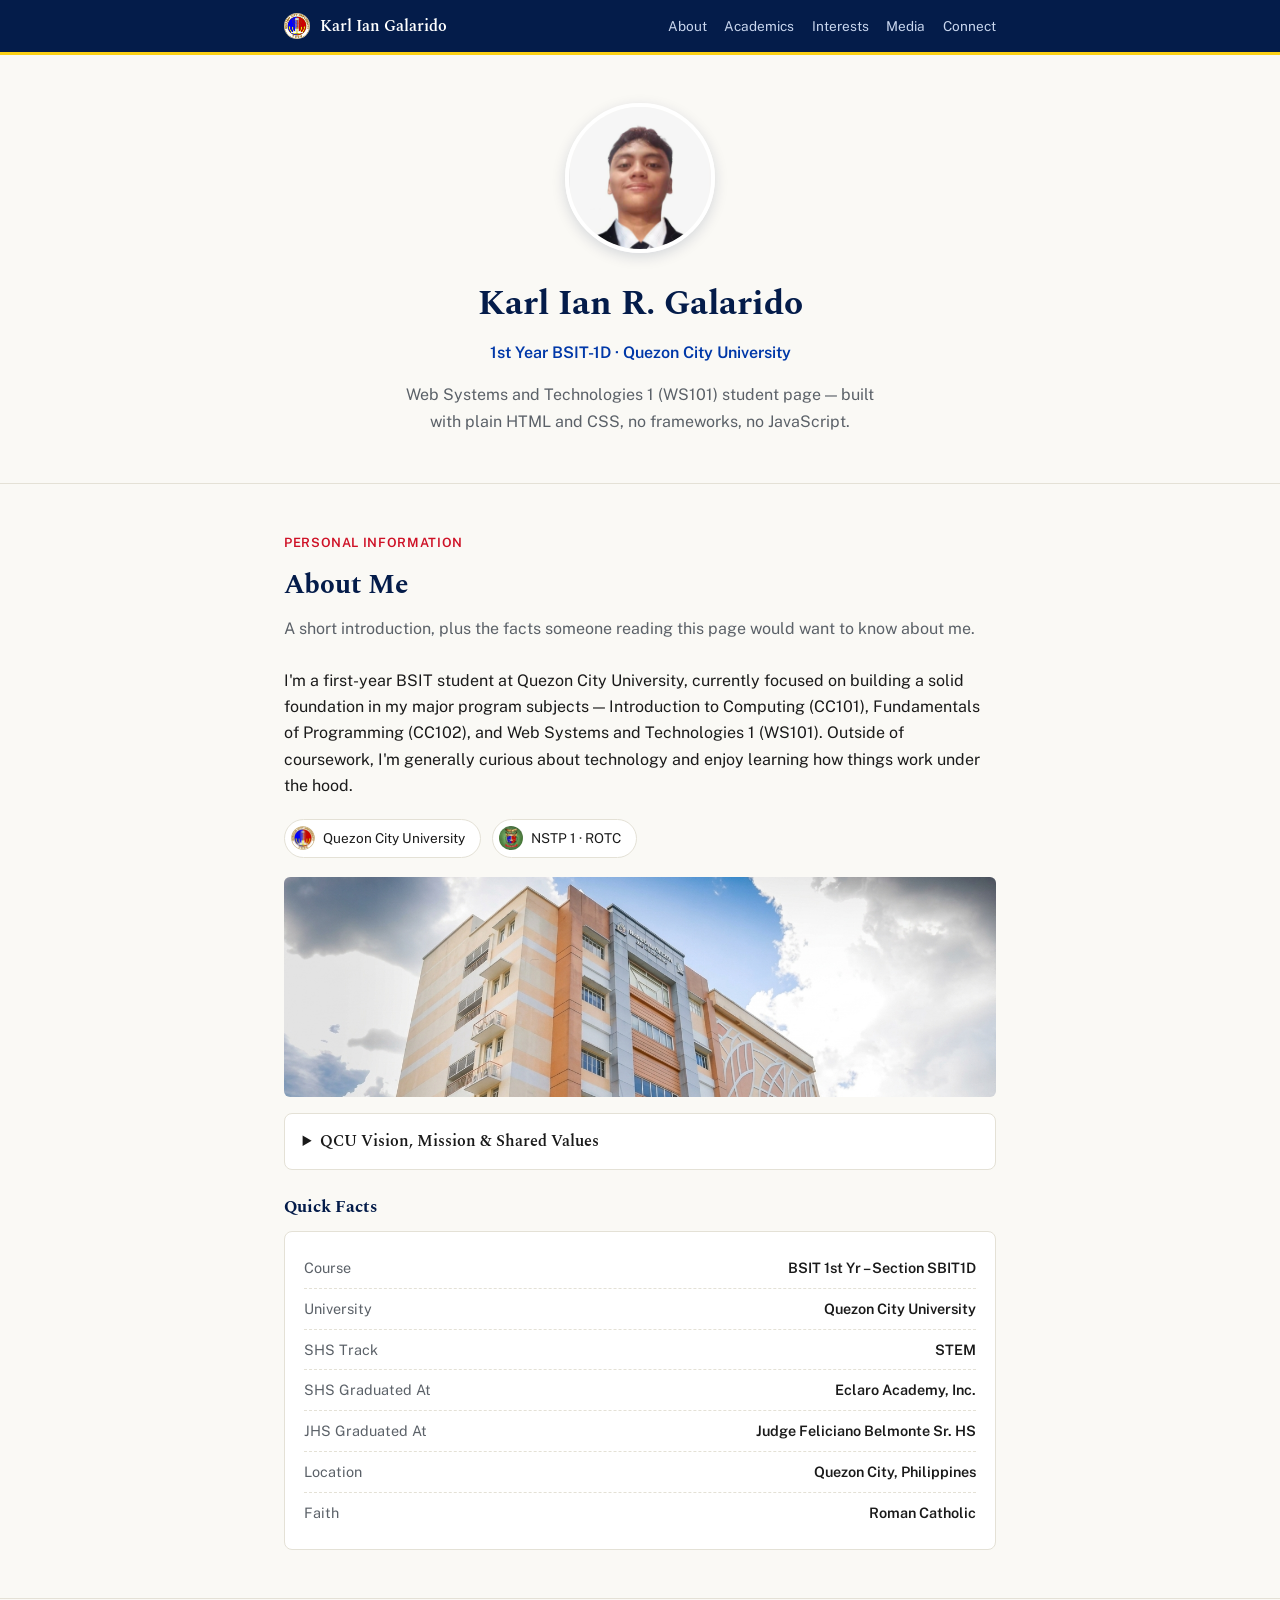
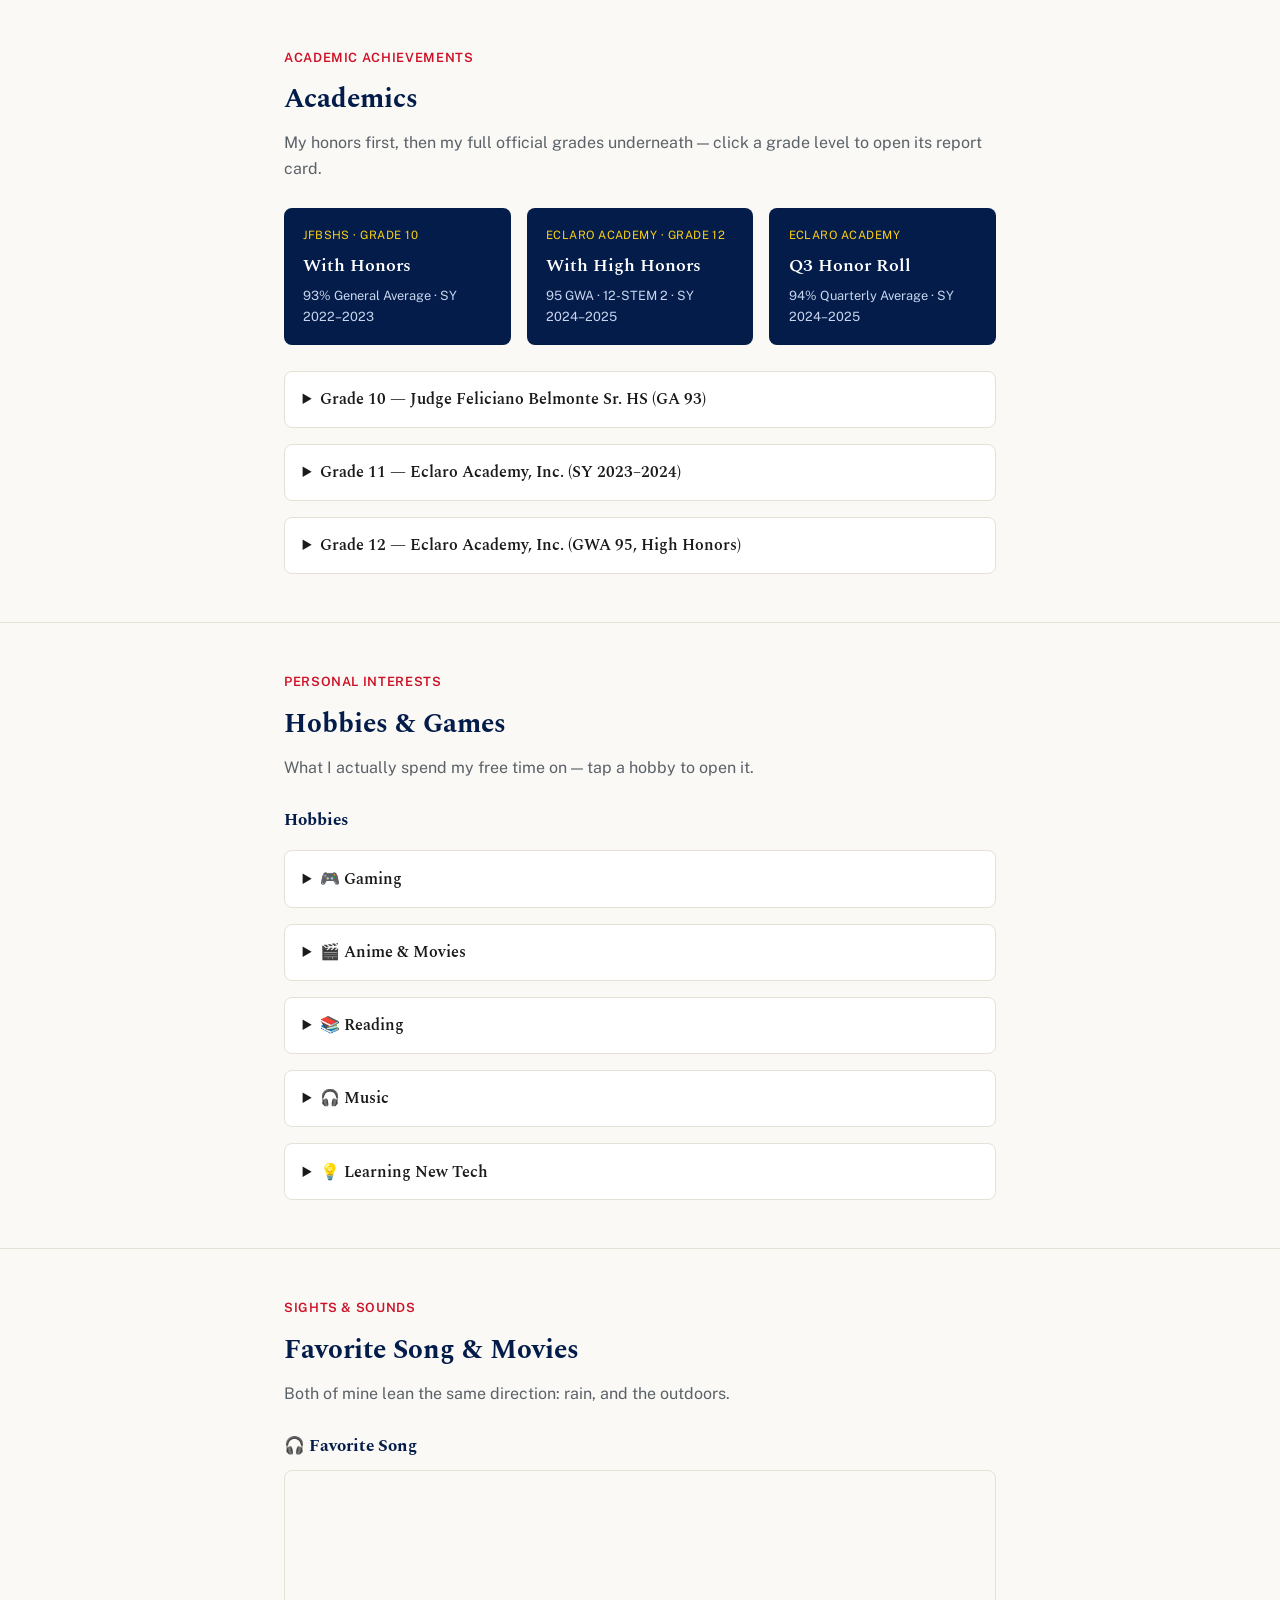
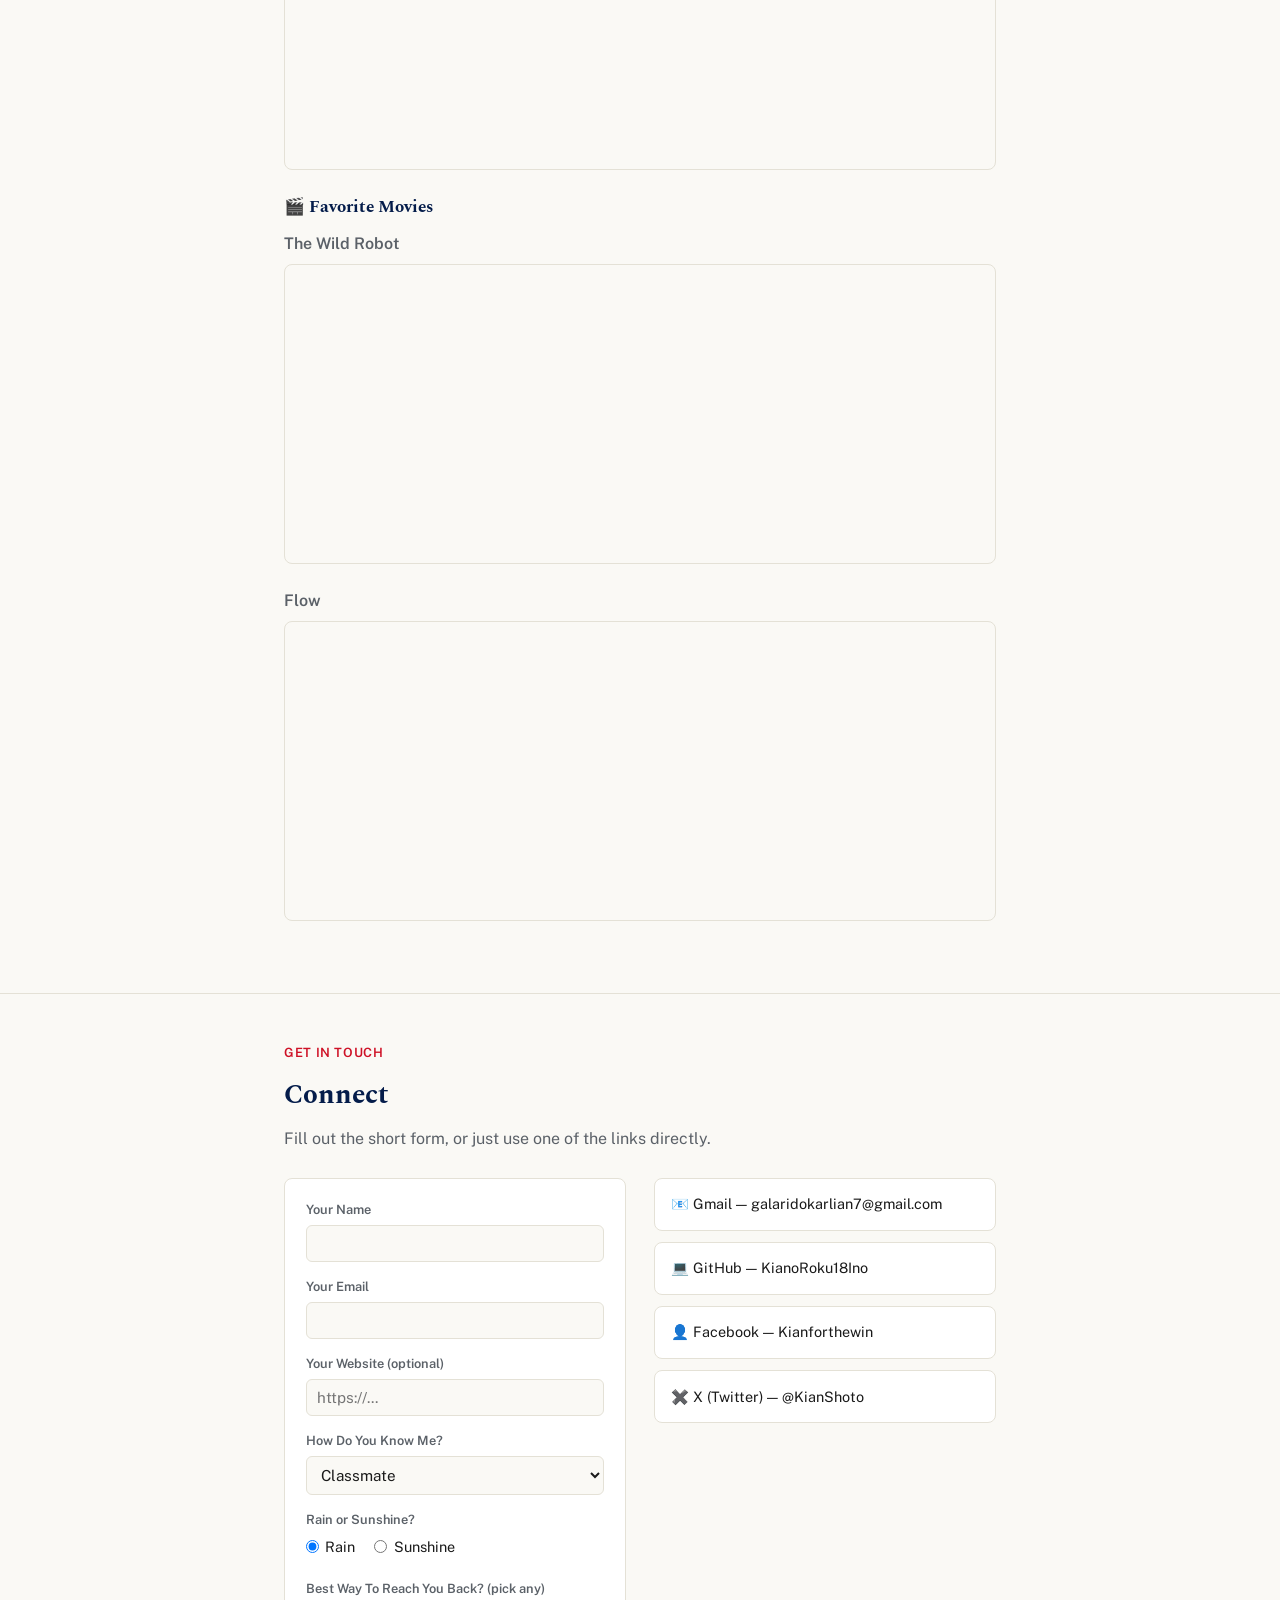
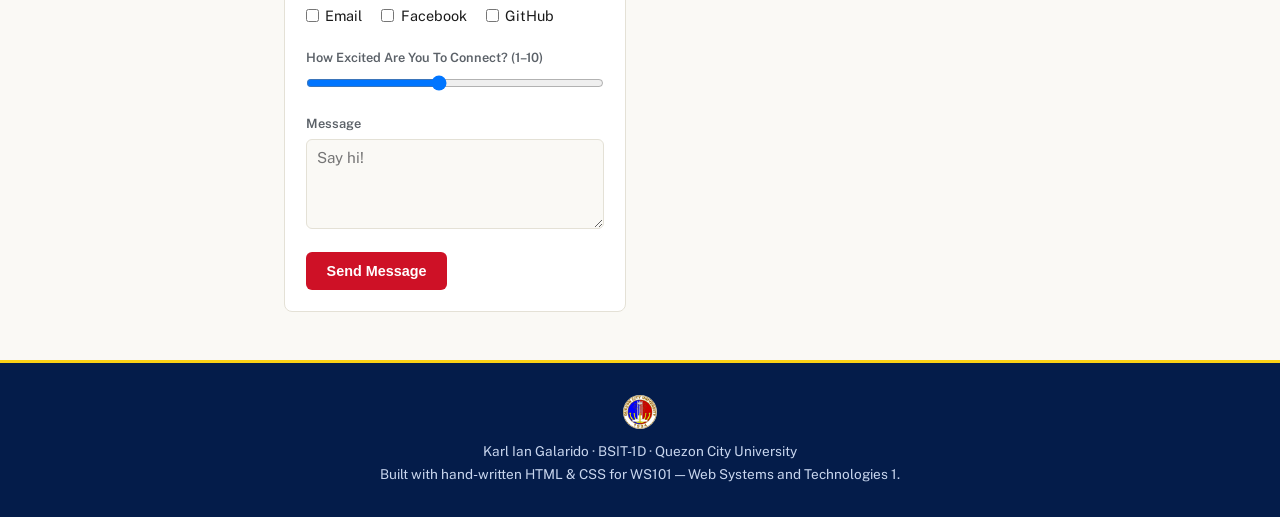
==== index.html @ e558c71a "Add files via upload" ====
<!DOCTYPE html>
<!--
  260003GalaridoPortfolio.html
  WS101 Activity 1 — My Personal Web Page.
  Karl Ian Ranay Galarido | BSIT-1D | Quezon City University

  This page only uses plain HTML and CSS. No JavaScript, no
  frameworks. The styling lives in a separate file called
  260003GalaridoStyle.css, linked below, because the assignment
  asks for an external stylesheet.

  I read this page top to bottom the same way it shows on screen:
  Nav -> Hero -> About Me -> Academics -> Media -> Connect -> Footer.
-->
<html lang="en">
<head>
  <meta charset="UTF-8" />
  <!-- this line tells the browser to use the phone's real screen
       width instead of showing a zoomed-out desktop view first -->
  <meta name="viewport" content="width=device-width, initial-scale=1.0" />
  <title>Karl Ian Galarido — Personal Web Page</title>
  <meta name="description" content="Personal web page of Karl Ian Ranay Galarido, 1st Year BSIT student at Quezon City University." />
  <!-- linking my external CSS file, as required by the activity -->
  <link rel="stylesheet" href="260003GalaridoStyle.css" />
</head>
<body>

  <!-- ===== NAV — a header with a nav inside it. Clicking a link
       just jumps to the matching id="" further down the page. This
       is plain browser behavior, I did not write any script for it. ===== -->
  <header class="topnav">
    <div class="wrap topnav-inner">
      <span class="brand">
        <img src="assets/images/qcu-seal.webp" alt="Quezon City University seal" />
        Karl Ian Galarido
      </span>
      <nav>
        <a href="#about">About</a>
        <a href="#academics">Academics</a>
        <a href="#interests">Interests</a>
        <a href="#media">Media</a>
        <a href="#connect">Connect</a>
      </nav>
    </div>
  </header>

  <main>

    <!-- ===== HERO — my photo, name, and a one-line intro ===== -->
    <section class="hero">
      <div class="wrap">
        <img class="profile-photo" src="assets/images/profile.jpg" alt="Photo of Karl Ian Galarido" />
        <h1>Karl Ian R. Galarido</h1>
        <p class="role-line">1st Year BSIT-1D &middot; Quezon City University</p>
        <p class="tagline">
          Web Systems and Technologies 1 (WS101) student page —
          built with plain HTML and CSS, no frameworks, no JavaScript.
        </p>
      </div>
    </section>

    <!-- ===== ABOUT ME — my bio, my badges, my hobbies, and a
         list of quick facts about me ===== -->
    <section id="about">
      <div class="wrap">
        <span class="eyebrow">Personal Information</span>
        <h2>About Me</h2>
        <p class="lede">A short introduction, plus the facts someone reading this page would want to know about me.</p>

        <!-- one column, top to bottom: bio, then QCU/ROTC, then what
             QCU stands for, then my quick facts. I dropped the
             two-column split I had before — with hobbies and games
             now living in their own section, there was nothing left
             to put in a second column, so one column reads better. -->
        <p>
          I'm a first-year BSIT student at Quezon City University,
          currently focused on building a solid foundation in my
          major program subjects — Introduction to Computing (CC101),
          Fundamentals of Programming (CC102), and Web Systems and
          Technologies 1 (WS101). Outside of coursework, I'm generally
          curious about technology and enjoy learning how things
          work under the hood.
        </p>

        <!-- QCU / ROTC badges — each one is just a link with a
             small logo and a bit of text inside it -->
        <div class="badge-links">
          <a class="mini-badge" href="https://qcu.edu.ph/" target="_blank" rel="noopener">
            <img src="assets/images/qcu-seal.webp" alt="" />
            Quezon City University
          </a>
          <a class="mini-badge" href="https://www.facebook.com/qcurotcunitpage" target="_blank" rel="noopener">
            <img src="assets/images/rotc-crest.jpg" alt="" />
            NSTP 1 &middot; ROTC
          </a>
        </div>

        <!-- a photo of my current university, right under the QCU
             badge above it — the same "put a real photo next to the
             text" idea I used for JFBSHS and Eclaro further down in
             Academics -->
        <img class="school-photo" src="assets/images/qcu-campus.png" alt="Quezon City University campus building" />

        <!-- <details> is a native HTML tag that gives me a free
             show/hide box. I did not write any JavaScript for
             this — the browser handles the open and close by
             itself the moment someone clicks the <summary> line.
             I put this right after the QCU/ROTC badges on purpose:
             it's the natural next thing to read once someone knows
             which school I'm affiliated with. -->
        <details class="info-box">
          <summary>QCU Vision, Mission &amp; Shared Values</summary>
          <p><strong>Vision:</strong> To be an internationally recognized local university committed to innovation and sustainability to achieve positive social impact.</p>
          <p><strong>Mission:</strong> To provide a comprehensive education that enhances the lives of QCU students for nation building and as world citizens.</p>
          <p><strong>Shared Values (R.I.S.E.):</strong> Resiliency, Innovativeness, Stewardship, Equity.</p>
        </details>

        <h3 class="mini-title">Quick Facts</h3>
        <!-- my quick facts — a <ul> of label/value pairs, not a
             <table>, because this is not a grid of rows and
             columns, just a simple list -->
        <ul class="fact-list">
          <li><span class="fact-label">Course</span><span class="fact-value">BSIT 1st Yr &ndash; Section SBIT1D</span></li>
          <li><span class="fact-label">University</span><span class="fact-value">Quezon City University</span></li>
          <li><span class="fact-label">SHS Track</span><span class="fact-value">STEM</span></li>
          <li><span class="fact-label">SHS Graduated At</span><span class="fact-value">Eclaro Academy, Inc.</span></li>
          <li><span class="fact-label">JHS Graduated At</span><span class="fact-value">Judge Feliciano Belmonte Sr. HS</span></li>
          <li><span class="fact-label">Location</span><span class="fact-value">Quezon City, Philippines</span></li>
          <li><span class="fact-label">Faith</span><span class="fact-value">Roman Catholic</span></li>
        </ul>
      </div>
    </section>

    <!-- ===== ACADEMICS — my honors first, then my actual report
         cards, grade level by grade level, each one hidden inside
         a <details> box until clicked open ===== -->
    <section id="academics">
      <div class="wrap">
        <span class="eyebrow">Academic Achievements</span>
        <h2>Academics</h2>
        <p class="lede">My honors first, then my full official grades underneath — click a grade level to open its report card.</p>

        <div class="badge-row">
          <div class="badge-card">
            <p class="badge-school">JFBSHS &middot; Grade 10</p>
            <p class="badge-title">With Honors</p>
            <p class="badge-meta">93% General Average &middot; SY 2022&ndash;2023</p>
          </div>
          <div class="badge-card">
            <p class="badge-school">Eclaro Academy &middot; Grade 12</p>
            <p class="badge-title">With High Honors</p>
            <p class="badge-meta">95 GWA &middot; 12-STEM 2 &middot; SY 2024&ndash;2025</p>
          </div>
          <div class="badge-card">
            <p class="badge-school">Eclaro Academy</p>
            <p class="badge-title">Q3 Honor Roll</p>
            <p class="badge-meta">94% Quarterly Average &middot; SY 2024&ndash;2025</p>
          </div>
        </div>

        <!-- Grade 10 -->
        <details class="report-box">
          <summary>Grade 10 — Judge Feliciano Belmonte Sr. HS (GA 93)</summary>
          <!-- a photo of the actual school building, so this
               report card isn't just a wall of numbers -->
          <img class="school-photo" src="assets/images/jfbshs-photo.jpg" alt="Judge Feliciano Belmonte Sr. High School building" />
          <!-- this IS a real table: subjects down the rows, quarters
               across the columns. That row/column relationship is
               why I used a <table> here instead of another <ul> -->
          <table>
            <caption>Report on Learning Progress Achievement — SY 2022&ndash;2023</caption>
            <thead>
              <tr><th scope="col">Learning Area</th><th scope="col">Q1</th><th scope="col">Q2</th><th scope="col">Q3</th><th scope="col">Q4</th><th scope="col">Final</th></tr>
            </thead>
            <tbody>
              <tr><th scope="row">Filipino 10</th><td>92</td><td>96</td><td>94</td><td>95</td><td class="final">94</td></tr>
              <tr><th scope="row">English 10</th><td>90</td><td>92</td><td>93</td><td>96</td><td class="final">93</td></tr>
              <tr><th scope="row">Mathematics 10</th><td>92</td><td>94</td><td>95</td><td>96</td><td class="final">94</td></tr>
              <tr><th scope="row">Science 10</th><td>92</td><td>93</td><td>93</td><td>93</td><td class="final">93</td></tr>
              <tr><th scope="row">Araling Panlipunan 10</th><td>89</td><td>95</td><td>97</td><td>98</td><td class="final">95</td></tr>
              <tr><th scope="row">Edukasyon sa Pagpapakatao 10</th><td>92</td><td>90</td><td>91</td><td>94</td><td class="final">92</td></tr>
              <tr><th scope="row">Technology &amp; Livelihood Education 10</th><td>86</td><td>89</td><td>93</td><td>93</td><td class="final">90</td></tr>
              <tr><th scope="row">MAPEH 10</th><td>87</td><td>89</td><td>92</td><td>96</td><td class="final">91</td></tr>
            </tbody>
            <tfoot><tr><td>General Average</td><td colspan="4"></td><td>93</td></tr></tfoot>
          </table>
        </details>

        <!-- Grade 11 -->
        <details class="report-box">
          <summary>Grade 11 — Eclaro Academy, Inc. (SY 2023&ndash;2024)</summary>
          <!-- a photo of the school's own signage, same idea as the
               building photo on the Grade 10 report card above -->
          <img class="school-photo" src="assets/images/eclaro-photo.jpg" alt="Eclaro Academy signage" />
          <table>
            <caption>1st Semester Final Grades</caption>
            <thead><tr><th scope="col">Subject</th><th scope="col">1st Qtr</th><th scope="col">2nd Qtr</th><th scope="col">Final</th></tr></thead>
            <tbody>
              <tr class="group-row"><th colspan="4">Core</th></tr>
              <tr><th scope="row">Oral Communication in Context</th><td>96</td><td>97</td><td class="final">97</td></tr>
              <tr><th scope="row">Komunikasyon at Pananaliksik sa Wika at Kulturang Pilipino</th><td>94</td><td>96</td><td class="final">95</td></tr>
              <tr><th scope="row">General Mathematics</th><td>93</td><td>95</td><td class="final">94</td></tr>
              <tr><th scope="row">Earth Science</th><td>91</td><td>94</td><td class="final">93</td></tr>
              <tr><th scope="row">Personal Development</th><td>92</td><td>94</td><td class="final">93</td></tr>
              <tr><th scope="row">Introduction to the Philosophy of the Human Person</th><td>89</td><td>94</td><td class="final">92</td></tr>
              <tr><th scope="row">Physical Education and Health I</th><td>96</td><td>97</td><td class="final">97</td></tr>
              <tr class="group-row"><th colspan="4">Applied &amp; Specialized</th></tr>
              <tr><th scope="row">General Biology I</th><td>82</td><td>91</td><td class="final">87</td></tr>
              <tr><th scope="row">Pre-Calculus</th><td>90</td><td>94</td><td class="final">92</td></tr>
            </tbody>
            <tfoot><tr><td>General Average for the Semester</td><td></td><td></td><td>93</td></tr></tfoot>
          </table>
          <table>
            <caption>2nd Semester Final Grades</caption>
            <thead><tr><th scope="col">Subject</th><th scope="col">3rd Qtr</th><th scope="col">4th Qtr</th><th scope="col">Final</th></tr></thead>
            <tbody>
              <tr class="group-row"><th colspan="4">Core</th></tr>
              <tr><th scope="row">Reading and Writing</th><td>95</td><td>95</td><td class="final">95</td></tr>
              <tr><th scope="row">Pagbasa at Pagsusuri ng Iba't-Ibang Teksto tungo sa Pananaliksik</th><td>94</td><td>94</td><td class="final">94</td></tr>
              <tr><th scope="row">Statistics and Probability</th><td>94</td><td>83</td><td class="final">89</td></tr>
              <tr><th scope="row">Contemporary Philippine Arts from the Region</th><td>91</td><td>95</td><td class="final">93</td></tr>
              <tr><th scope="row">Physical Education and Health II</th><td>97</td><td>98</td><td class="final">98</td></tr>
              <tr class="group-row"><th colspan="4">Applied &amp; Specialized</th></tr>
              <tr><th scope="row">Empowerment Technologies</th><td>94</td><td>94</td><td class="final">94</td></tr>
              <tr><th scope="row">Research 1</th><td>94</td><td>94</td><td class="final">94</td></tr>
              <tr><th scope="row">General Physics I</th><td>94</td><td>97</td><td class="final">96</td></tr>
              <tr><th scope="row">General Chemistry I</th><td>96</td><td>96</td><td class="final">96</td></tr>
            </tbody>
            <tfoot><tr><td>General Average for the Semester</td><td></td><td></td><td>94</td></tr></tfoot>
          </table>
        </details>

        <!-- Grade 12 -->
        <details class="report-box">
          <summary>Grade 12 — Eclaro Academy, Inc. (GWA 95, High Honors)</summary>
          <table>
            <caption>1st Semester Final Grades</caption>
            <thead><tr><th scope="col">Subject</th><th scope="col">1st Qtr</th><th scope="col">2nd Qtr</th><th scope="col">Final</th></tr></thead>
            <tbody>
              <tr class="group-row"><th colspan="4">Core</th></tr>
              <tr><th scope="row">21st Century Literature from Philippines and World</th><td>97</td><td>98</td><td class="final">98</td></tr>
              <tr><th scope="row">Media and Information Literacy</th><td>91</td><td>91</td><td class="final">91</td></tr>
              <tr><th scope="row">General Physics II</th><td>90</td><td>92</td><td class="final">91</td></tr>
              <tr><th scope="row">Physical Education III</th><td>98</td><td>98</td><td class="final">98</td></tr>
              <tr class="group-row"><th colspan="4">Applied &amp; Specialized</th></tr>
              <tr><th scope="row">Research 2</th><td>95</td><td>98</td><td class="final">97</td></tr>
              <tr><th scope="row">Pagsulat sa Filipino sa Larangan ng Tech-Voc</th><td>95</td><td>95</td><td class="final">95</td></tr>
              <tr><th scope="row">Entrepreneurship</th><td>94</td><td>95</td><td class="final">95</td></tr>
              <tr><th scope="row">General Chemistry II</th><td>83</td><td>83</td><td class="final">83</td></tr>
              <tr><th scope="row">Disaster Risk Reduction and Management</th><td>94</td><td>96</td><td class="final">95</td></tr>
            </tbody>
            <tfoot><tr><td>General Average for the Semester</td><td></td><td></td><td>94</td></tr></tfoot>
          </table>
          <table>
            <caption>2nd Semester Final Grades</caption>
            <thead><tr><th scope="col">Subject</th><th scope="col">3rd Qtr</th><th scope="col">4th Qtr</th><th scope="col">Final</th></tr></thead>
            <tbody>
              <tr class="group-row"><th colspan="4">Core</th></tr>
              <tr><th scope="row">Understanding Culture, Society and Politics</th><td>95</td><td>96</td><td class="final">96</td></tr>
              <tr><th scope="row">Physical Education IV</th><td>98</td><td>98</td><td class="final">98</td></tr>
              <tr class="group-row"><th colspan="4">Applied</th></tr>
              <tr><th scope="row">English for Academic and Professional Purposes</th><td>98</td><td>98</td><td class="final">98</td></tr>
              <tr><th scope="row">Inquiries, Investigation &amp; Immersion</th><td>96</td><td>97</td><td class="final">97</td></tr>
              <tr class="group-row"><th colspan="4">Specialized</th></tr>
              <tr><th scope="row">General Biology II</th><td>98</td><td>97</td><td class="final">98</td></tr>
              <tr><th scope="row">Basic Calculus</th><td>91</td><td>94</td><td class="final">93</td></tr>
              <tr><th scope="row">Work Immersion</th><td>96</td><td>97</td><td class="final">97</td></tr>
            </tbody>
            <tfoot><tr><td>General Average for the Semester</td><td></td><td></td><td>97</td></tr></tfoot>
          </table>
        </details>
      </div>
    </section>

    <!-- ===== INTERESTS — hobbies and the games I'm currently
         playing. This used to live inside About Me, but I moved it
         down here so the page reads formal-info-first: who I am,
         then my academics, then the more casual stuff. Both lists
         are plain bullet points on purpose, nothing fancier. ===== -->
    <section id="interests">
      <div class="wrap">
        <span class="eyebrow">Personal Interests</span>
        <h2>Hobbies &amp; Games</h2>
        <p class="lede">What I actually spend my free time on — tap a hobby to open it.</p>

        <h3 class="mini-title">Hobbies</h3>
        <!-- each hobby is now its own <details> box, same show/hide
             pattern as my grade reports in Academics — no JavaScript,
             the browser handles open/close on its own. Inside each
             one I used a <dl> (description list) instead of a plain
             <ul>, since the content is actual term/description pairs
             (a game's name + what it is), which is exactly what
             <dt>/<dd> exists for. -->
        <details class="report-box">
          <summary>🎮 Gaming</summary>
          <!-- my old standalone "Currently Playing" list now lives
               here instead of its own section. Each title links out
               to its own official site rather than using the
               publisher's logo art — that art is copyrighted
               promotional material, not something I made or have
               the rights to host. -->
          <dl class="game-list">
            <dt><a href="https://wutheringwaves.kurogames.com/en/" target="_blank" rel="noopener">Wuthering Waves</a></dt>
            <dd>Open-world action RPG &mdash; Kuro Games.</dd>
            <dt><a href="https://genshin.hoyoverse.com/en/" target="_blank" rel="noopener">Genshin Impact</a></dt>
            <dd>Open-world gacha RPG &mdash; HoYoverse.</dd>
            <dt><a href="https://www.arknights.global/" target="_blank" rel="noopener">Arknights</a></dt>
            <dd>Tower-defense gacha strategy &mdash; Hypergryph.</dd>
            <dt><a href="https://nte.perfectworld.com/" target="_blank" rel="noopener">Neverness to Everness</a></dt>
            <dd>Open-world urban fantasy RPG &mdash; Perfect World.</dd>
            <dt><a href="https://duetnightabyss.dna-panstudio.com/en" target="_blank" rel="noopener">Duet Night Abyss</a></dt>
            <dd>Action RPG &mdash; NetEase.</dd>
            <dt><a href="https://callofdragons.farlightgames.com/" target="_blank" rel="noopener">Call of Dragons</a></dt>
            <dd>Strategy / RTS &mdash; Farlight Games.</dd>
            <dt><a href="https://www.wherewindsmeetgame.com/m/" target="_blank" rel="noopener">Where Winds Meet</a></dt>
            <dd>Open-world wuxia action RPG &mdash; Everstone Studio.</dd>
            <dt><a href="https://m.mobilelegends.com/" target="_blank" rel="noopener">Mobile Legends: Bang Bang</a></dt>
            <dd>5v5 MOBA &mdash; Moonton.</dd>
            <dt><a href="https://www.callofduty.com/mobile" target="_blank" rel="noopener">Call of Duty: Mobile</a></dt>
            <dd>FPS &mdash; Activision.</dd>
            <dt><a href="https://www.minecraft.net/" target="_blank" rel="noopener">Minecraft</a></dt>
            <dd>Sandbox survival &amp; building &mdash; Mojang.</dd>
            <dt><a href="https://www.roblox.com/" target="_blank" rel="noopener">Roblox</a></dt>
            <dd>User-generated game platform &mdash; Roblox Corp.</dd>
          </dl>
        </details>

        <details class="report-box">
          <summary>🎬 Anime &amp; Movies</summary>
          <!-- reusing my real movie picks from the Media section
               below instead of repeating them as full video embeds —
               a name + one-line note here is enough, the actual
               trailers are already further down the page -->
          <dl class="game-list">
            <dt>The Wild Robot</dt>
            <dd>Favorite movie &mdash; trailer embedded in Media below.</dd>
            <dt>Flow</dt>
            <dd>Favorite movie &mdash; trailer embedded in Media below.</dd>
          </dl>
          <p class="placeholder-note">Anime list &mdash; still deciding on favorites, will fill this in later.</p>
        </details>

        <details class="report-box">
          <summary>📚 Reading</summary>
          <p class="placeholder-note">List coming soon.</p>
        </details>

        <details class="report-box">
          <summary>🎧 Music</summary>
          <p class="placeholder-note">List coming soon &mdash; favorite song is in Media below.</p>
        </details>

        <details class="report-box">
          <summary>💡 Learning New Tech</summary>
          <p class="placeholder-note">Whatever I'm picking up outside of coursework at the moment &mdash; right now that's mostly just going deeper on HTML/CSS through this activity itself.</p>
        </details>
      </div>
    </section>

    <!-- ===== MEDIA — my favorite song and video, embedded straight
         from YouTube using <iframe> ===== -->
    <section id="media">
      <div class="wrap">
        <span class="eyebrow">Sights &amp; Sounds</span>
        <h2>Favorite Song &amp; Movies</h2>
        <p class="lede">Both of mine lean the same direction: rain, and the outdoors.</p>

        <h3 class="mini-title">🎧 Favorite Song</h3>
        <!-- an <iframe> loads another site's page inside a box on
             my own page — this is how I embed a real YouTube player
             without needing to host any video file myself -->
        <div class="embed-box">
          <iframe
            src="https://www.youtube.com/embed/C-hzP3mOBGY"
            title="Favorite song — rain sounds ambience"
            loading="lazy"
            allowfullscreen>
          </iframe>
        </div>

        <h3 class="mini-title">🎬 Favorite Movies</h3>
        <!-- two movies this time, so I gave each one its own small
             label above the embed instead of just one heading —
             otherwise there'd be no way to tell which trailer is
             which just from looking at the page -->
        <p class="movie-label">The Wild Robot</p>
        <div class="embed-box">
          <iframe
            src="https://www.youtube.com/embed/akAI59gcsIw"
            title="Favorite movie — The Wild Robot trailer"
            loading="lazy"
            allowfullscreen>
          </iframe>
        </div>

        <p class="movie-label">Flow</p>
        <div class="embed-box">
          <iframe
            src="https://www.youtube.com/embed/ZgZccxuj2RY"
            title="Favorite movie — Flow trailer"
            loading="lazy"
            allowfullscreen>
          </iframe>
        </div>
      </div>
    </section>

    <!-- ===== CONNECT — a contact form and my direct links ===== -->
    <section id="connect">
      <div class="wrap">
        <span class="eyebrow">Get In Touch</span>
        <h2>Connect</h2>
        <p class="lede">Fill out the short form, or just use one of the links directly.</p>

        <div class="connect-grid">
          <!-- this page has no server, so I used action="mailto:..."
               instead. Clicking "Send" just opens the visitor's own
               email app with these fields already filled in — that
               is the most a plain HTML form can do without a backend -->
          <form class="contact-form" action="mailto:galaridokarlian7@gmail.com" method="post" enctype="text/plain">
            <div class="form-row">
              <label for="visitor-name">Your Name</label>
              <input type="text" id="visitor-name" name="Name" required />
            </div>
            <div class="form-row">
              <label for="visitor-email">Your Email</label>
              <!-- type="email" makes the browser check that this
                   looks like a real email address before it submits -->
              <input type="email" id="visitor-email" name="Email" required />
            </div>
            <div class="form-row">
              <label for="visitor-site">Your Website (optional)</label>
              <!-- type="url" is the same idea as type="email" — the
                   browser checks this looks like a real web address
                   before letting the form submit -->
              <input type="url" id="visitor-site" name="Website" placeholder="https://..." />
            </div>
            <div class="form-row">
              <label for="visitor-how">How Do You Know Me?</label>
              <select id="visitor-how" name="How we know each other">
                <option value="Classmate">Classmate</option>
                <option value="Org-mate">Org-mate</option>
                <option value="Online">Met online</option>
                <option value="Other">Other</option>
              </select>
            </div>
            <!-- <fieldset> + <legend> is the correct pair of tags for
                 "these inputs all belong to one question" — the
                 <legend> is the question, everything inside the
                 <fieldset> is the set of answers. I was using a
                 plain <label> for this before, which isn't actually
                 tied to anything since a group of radios has no
                 single input to label. -->
            <fieldset class="form-row">
              <legend>Rain or Sunshine?</legend>
              <!-- both radio buttons share name="Weather preference",
                   which is what makes them a group where only one
                   can be picked at a time -->
              <div class="radio-group">
                <label><input type="radio" name="Weather preference" value="Rain" checked /> Rain</label>
                <label><input type="radio" name="Weather preference" value="Sunshine" /> Sunshine</label>
              </div>
            </fieldset>
            <fieldset class="form-row">
              <legend>Best Way To Reach You Back? (pick any)</legend>
              <!-- checkboxes are the right input for this instead of
                   radios, because more than one can be true at once —
                   each one here has its own separate name, so any
                   combination can be checked -->
              <div class="checkbox-group">
                <label><input type="checkbox" name="Reply via Email" value="Yes" /> Email</label>
                <label><input type="checkbox" name="Reply via Facebook" value="Yes" /> Facebook</label>
                <label><input type="checkbox" name="Reply via GitHub" value="Yes" /> GitHub</label>
              </div>
            </fieldset>
            <div class="form-row">
              <label for="visitor-hype">How Excited Are You To Connect? (1&ndash;10)</label>
              <!-- type="range" gives me a slider instead of typed
                   text — min/max set the two ends, value sets where
                   it starts. I did not add a live number display
                   next to it, since updating that on drag needs
                   JavaScript, which this page intentionally has none of -->
              <input type="range" id="visitor-hype" name="Hype level (1-10)" min="1" max="10" value="5" />
            </div>
            <div class="form-row">
              <label for="visitor-message">Message</label>
              <textarea id="visitor-message" name="Message" placeholder="Say hi!"></textarea>
            </div>
            <button type="submit">Send Message</button>
          </form>

          <ul class="link-list">
            <li><a href="mailto:galaridokarlian7@gmail.com">📧 Gmail — galaridokarlian7@gmail.com</a></li>
            <li><a href="https://github.com/KianoRoku18Ino" target="_blank" rel="noopener">💻 GitHub — KianoRoku18Ino</a></li>
            <li><a href="https://www.facebook.com/Kianforthewin" target="_blank" rel="noopener">👤 Facebook — Kianforthewin</a></li>
            <li><a href="https://x.com/KianShoto" target="_blank" rel="noopener">✖️ X (Twitter) — @KianShoto</a></li>
          </ul>
        </div>
      </div>
    </section>

  </main>

  <footer>
    <div class="wrap">
      <img src="assets/images/qcu-seal.webp" alt="Quezon City University seal" />
      <p>Karl Ian Galarido &middot; BSIT-1D &middot; Quezon City University</p>
      <p>Built with hand-written HTML &amp; CSS for WS101 — Web Systems and Technologies 1.</p>
    </div>
  </footer>

</body>
</html>
---- 260003GalaridoStyle.css ----
/* ============================================================
   260003GalaridoStyle.css
   My stylesheet for WS101 Activity 1 — Personal Web Page.
   Karl Ian Galarido, BSIT-1D.

   This file is organized top to bottom in the same order the
   page reads:
     1. Colors and fonts (my variables)
     2. Reset (removes browser default spacing)
     3. Layout basics (page width, section spacing)
     4. One block per section, same order as the HTML file
     5. The one phone screen adjustment, at the very bottom
   ============================================================ */

/* 1. FONTS
   I used one font for headings (Spectral, a serif) and one for
   body text (Public Sans, a sans-serif). Loading them from
   Google Fonts is the reason my headings and paragraphs don't
   look like the browser's plain default font. */
@import url('https://fonts.googleapis.com/css2?family=Spectral:wght@500;600;700&family=Public+Sans:wght@400;500;600;700&display=swap');

/* My colors, kept in one place. I picked the Philippine flag's
   own colors (blue, red, gold) since that's the theme I wanted.
   Anywhere I write var(--navy) below, it means "use this color".
   If I ever want to change my blue, I only have to edit it here
   once instead of hunting through the whole file. */
:root {
  --navy: #0038A8;
  --navy-deep: #041C4A;
  --red: #CE1126;
  --gold: #FCD116;
  --gold-soft: #FFF6D6;
  --bg: #FAF9F5;
  --white: #FFFFFF;
  --text: #1A1A1A;
  --text-light: #5B6168;
  --border: #E4E1D6;
}

/* 2. RESET
   Every browser adds its own default margin/padding to things
   like headings and lists. This line sets them all to zero so I
   am styling from a clean, predictable starting point. */
* {
  box-sizing: border-box;
  margin: 0;
  padding: 0;
}

body {
  font-family: 'Public Sans', Arial, sans-serif;
  background: var(--bg);
  color: var(--text);
  line-height: 1.65;
}

a { color: var(--navy); }
img { max-width: 100%; display: block; }

h1, h2, h3 {
  font-family: 'Spectral', Georgia, serif;
  color: var(--navy-deep);
}

/* smooth-scrolls the page when a nav link is clicked, instead of
   jumping instantly. This one line is the only reason for that
   animated scroll — no JavaScript involved. */
html { scroll-behavior: smooth; }

/* 3. LAYOUT BASICS
   .wrap is my centered column. I reuse this class inside almost
   every section so the content never touches the edges of a wide
   screen. */
.wrap {
  max-width: 760px;
  margin: 0 auto;
  padding: 0 1.5rem;
}

/* every section gets the same top/bottom spacing, plus a thin
   line above it to visually separate it from the section before */
section {
  padding: 3rem 0;
  border-top: 1px solid var(--border);
}
.hero { border-top: none; }

.eyebrow {
  display: block;
  font-size: 0.8rem;
  font-weight: 600;
  text-transform: uppercase;
  letter-spacing: 0.05em;
  color: var(--red);
  margin-bottom: 0.6rem;
}

h2 { font-size: 1.7rem; margin-bottom: 0.5rem; }
.lede { color: var(--text-light); margin-bottom: 1.6rem; }
.mini-title { font-size: 1.05rem; margin: 1.5rem 0 0.6rem; }

/* 4a. TOP NAV
   position: sticky keeps the nav bar visible at the top of the
   screen even while I scroll further down the page. */
.topnav {
  position: sticky;
  top: 0;
  background: var(--navy-deep);
  border-bottom: 3px solid var(--gold);
}
.topnav-inner {
  padding: 0.8rem 1.5rem;
  /* flexbox puts my logo/name on the left and the nav links on
     the right, on one row, with space pushed between them */
  display: flex;
  align-items: center;
  justify-content: space-between;
  flex-wrap: wrap;
  gap: 0.6rem;
}
.brand {
  display: flex;
  align-items: center;
  gap: 0.6rem;
  color: var(--white);
  font-family: 'Spectral', Georgia, serif;
  font-weight: 600;
}
.brand img { width: 26px; height: 26px; border-radius: 50%; }
.topnav nav { display: flex; gap: 1.1rem; flex-wrap: wrap; }
.topnav a { color: #C9D6EE; text-decoration: none; font-size: 0.85rem; }
.topnav a:hover { color: var(--gold); }

/* 4b. HERO */
.hero { text-align: center; padding-top: 3rem; }
.profile-photo {
  width: 150px;
  height: 150px;
  border-radius: 50%;
  /* object-fit: cover crops the photo to fill this circle
     without squishing or stretching it */
  object-fit: cover;
  border: 4px solid var(--white);
  box-shadow: 0 4px 14px rgba(4, 28, 74, 0.15);
  margin: 0 auto 1.4rem;
}
.hero h1 { font-size: 2.2rem; margin-bottom: 0.4rem; }
.hero .role-line { color: var(--navy); font-weight: 600; margin-bottom: 1rem; }
.hero .tagline { max-width: 480px; margin: 0 auto; color: var(--text-light); }

/* 4c. ABOUT ME
   One column, top to bottom — no grid needed here anymore. */
.badge-links { display: flex; flex-wrap: wrap; gap: 0.7rem; margin: 1.2rem 0; }
.mini-badge {
  display: flex;
  align-items: center;
  gap: 0.5rem;
  background: var(--white);
  border: 1px solid var(--border);
  border-radius: 999px;
  padding: 0.4rem 0.9rem 0.4rem 0.4rem;
  text-decoration: none;
  color: var(--text);
  font-size: 0.85rem;
}
.mini-badge:hover { border-color: var(--navy); }
.mini-badge img { width: 24px; height: 24px; border-radius: 50%; }

/* my hobbies and currently-playing lists, in the Interests section
   further down the page — plain bullet points. I let the browser's
   own default disc marker show and only added spacing between
   items, instead of turning these into styled cards or pills. */
.bullet-list {
  list-style: disc;
  padding-left: 1.3rem;
}
.bullet-list li { margin-bottom: 0.5rem; }
.bullet-list a { color: var(--navy); }

/* the <dl> inside each hobby's <details> box — dt is the item name
   (a game, a movie), dd right under it is a one-line note about it.
   Just spacing, no box/border of its own since it already sits
   inside .report-box's padding. */
.game-list dt { font-weight: 600; margin-top: 0.7rem; }
.game-list dt:first-child { margin-top: 0; }
.game-list dd { margin: 0.15rem 0 0 0; font-size: 0.85rem; color: var(--text-light); }
.placeholder-note { font-size: 0.85rem; color: var(--text-light); font-style: italic; margin-top: 0.5rem; }

/* <details>/<summary> already comes with a working show/hide
   arrow built into the browser, so I did not need to style or
   replace it — I only styled the box around it */
.info-box, .report-box {
  background: var(--white);
  border: 1px solid var(--border);
  border-radius: 8px;
  padding: 0.9rem 1.1rem;
  margin-top: 1rem;
}
.info-box summary, .report-box summary {
  cursor: pointer;
  font-weight: 600;
  font-family: 'Spectral', Georgia, serif;
}
.info-box p { margin-top: 0.7rem; font-size: 0.92rem; }

/* my quick-fact list — label on the left, value on the right,
   for every <li>. This is a simple label/value list, not a table,
   since there is no row-and-column relationship to show. */
.fact-list { list-style: none; background: var(--white); border: 1px solid var(--border); border-radius: 8px; padding: 1rem 1.2rem; }
.fact-list li { display: flex; justify-content: space-between; gap: 1rem; padding: 0.5rem 0; border-bottom: 1px dashed var(--border); font-size: 0.9rem; }
.fact-list li:last-child { border-bottom: none; }
.fact-label { color: var(--text-light); }
.fact-value { font-weight: 600; text-align: right; }

/* 4d. ACADEMICS */
.badge-row {
  display: flex;
  flex-wrap: wrap;
  gap: 1rem;
  margin-bottom: 1.6rem;
}
.badge-card {
  flex: 1 1 200px;
  background: var(--navy-deep);
  color: var(--white);
  border-radius: 8px;
  padding: 1.1rem 1.2rem;
}
.badge-school { font-size: 0.72rem; text-transform: uppercase; letter-spacing: 0.04em; color: var(--gold); margin-bottom: 0.4rem; }
.badge-title { font-family: 'Spectral', Georgia, serif; font-size: 1.1rem; font-weight: 600; margin-bottom: 0.3rem; }
.badge-meta { font-size: 0.8rem; color: #C9D6EE; }

/* a plain photo dropped inside a report box — capped height so a
   tall photo doesn't push the table too far down the page */
.school-photo { width: 100%; max-height: 220px; object-fit: cover; border-radius: 6px; margin-top: 0.8rem; }

/* real <table> markup, used only where the data actually has
   rows and columns — my grade reports */
table { width: 100%; border-collapse: collapse; font-size: 0.85rem; margin-top: 0.8rem; }
caption { text-align: left; font-size: 0.75rem; color: var(--text-light); padding-bottom: 0.4rem; }
th, td { padding: 0.45rem 0.55rem; border-bottom: 1px solid var(--border); text-align: left; }
thead th { background: var(--navy); color: var(--white); font-size: 0.72rem; text-transform: uppercase; }
tbody tr:nth-child(even) { background: #F4F2EA; }
tr.group-row th { background: var(--navy-deep); color: var(--gold); font-size: 0.72rem; text-transform: uppercase; }
td.final { font-weight: 700; color: var(--navy-deep); }
tfoot td { font-weight: 700; color: var(--navy-deep); border-top: 2px solid var(--navy); border-bottom: none; }

/* 4e. MEDIA
   A fixed-height box around each iframe keeps the embedded video
   a reasonable size no matter what the video itself reports. */
.embed-box { width: 100%; height: 300px; border: 1px solid var(--border); border-radius: 8px; overflow: hidden; margin-bottom: 1.5rem; }
.embed-box iframe { width: 100%; height: 100%; border: 0; }
.movie-label { font-weight: 600; color: var(--text-light); margin-bottom: 0.4rem; }

/* 4f. CONNECT
   My form has no server behind it, so action="mailto:..." (set
   in the HTML) is what makes "Send Message" open the visitor's
   email app instead of actually submitting anywhere. */
.connect-grid { display: grid; grid-template-columns: 1fr 1fr; gap: 1.8rem; }
.contact-form { background: var(--white); border: 1px solid var(--border); border-radius: 8px; padding: 1.3rem; }
.form-row { margin-bottom: 0.9rem; }
.form-row label { display: block; font-size: 0.8rem; font-weight: 600; color: var(--text-light); margin-bottom: 0.3rem; }
.form-row input, .form-row textarea, .form-row select {
  width: 100%;
  font-family: 'Public Sans', Arial, sans-serif;
  font-size: 0.95rem;
  padding: 0.55rem 0.65rem;
  border: 1px solid var(--border);
  border-radius: 6px;
  background: var(--bg);
  color: var(--text);
}
.form-row textarea { resize: vertical; min-height: 90px; }

/* browsers give <fieldset> a default border + padding on their
   own — I turn that off here since .form-row already handles the
   spacing I actually want, the same way it does for a plain div */
fieldset.form-row { border: none; padding: 0; }
fieldset.form-row legend {
  font-size: 0.8rem;
  font-weight: 600;
  color: var(--text-light);
  margin-bottom: 0.3rem;
  padding: 0;
}

.radio-group, .checkbox-group { display: flex; gap: 1.2rem; flex-wrap: wrap; }
.radio-group label, .checkbox-group label { display: flex; align-items: center; gap: 0.4rem; font-weight: 400; font-size: 0.9rem; color: var(--text); }
.radio-group input, .checkbox-group input { width: auto; }

/* a range slider doesn't need the boxed look the other inputs
   get above — I remove that border/background/padding here so
   it just renders as a plain slider */
.form-row input[type="range"] { border: none; background: none; padding: 0; }

button[type="submit"] {
  font-size: 0.9rem;
  font-weight: 600;
  background: var(--red);
  color: var(--white);
  border: none;
  padding: 0.7rem 1.3rem;
  border-radius: 6px;
  cursor: pointer;
}
button[type="submit"]:hover { background: #A50E1E; }

.link-list { list-style: none; display: flex; flex-direction: column; gap: 0.7rem; }
.link-list a {
  display: block;
  background: var(--white);
  border: 1px solid var(--border);
  border-radius: 8px;
  padding: 0.85rem 1rem;
  text-decoration: none;
  color: var(--text);
  font-size: 0.9rem;
}
.link-list a:hover { border-color: var(--navy); }

/* 4g. FOOTER */
footer { background: var(--navy-deep); color: #C9D6EE; border-top: 3px solid var(--gold); padding: 2rem 0; text-align: center; font-size: 0.85rem; }
footer img { width: 34px; height: 34px; margin: 0 auto 0.7rem; border-radius: 50%; }

/* 5. PHONE SCREEN
   Below 640px wide, my one remaining two-column grid (Connect)
   becomes one column too. */
@media (max-width: 640px) {
  .connect-grid { grid-template-columns: 1fr; }
}
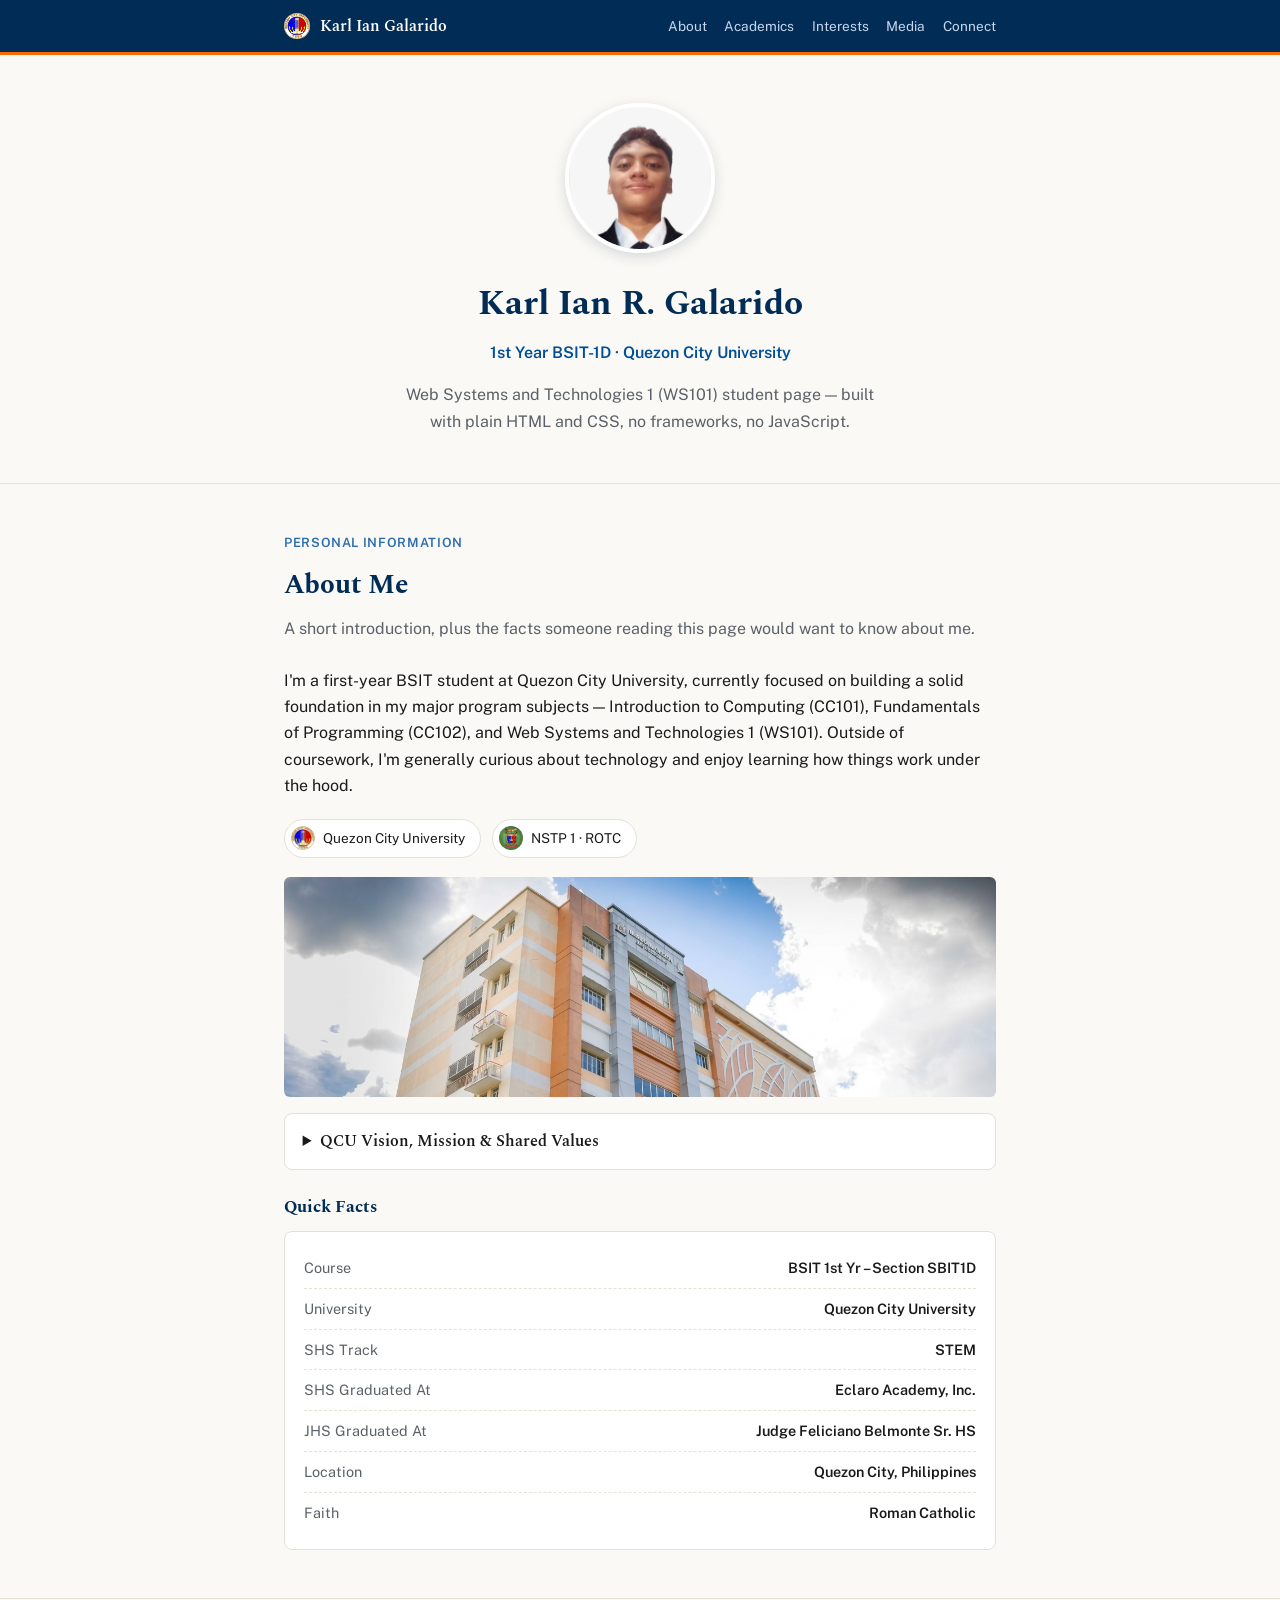
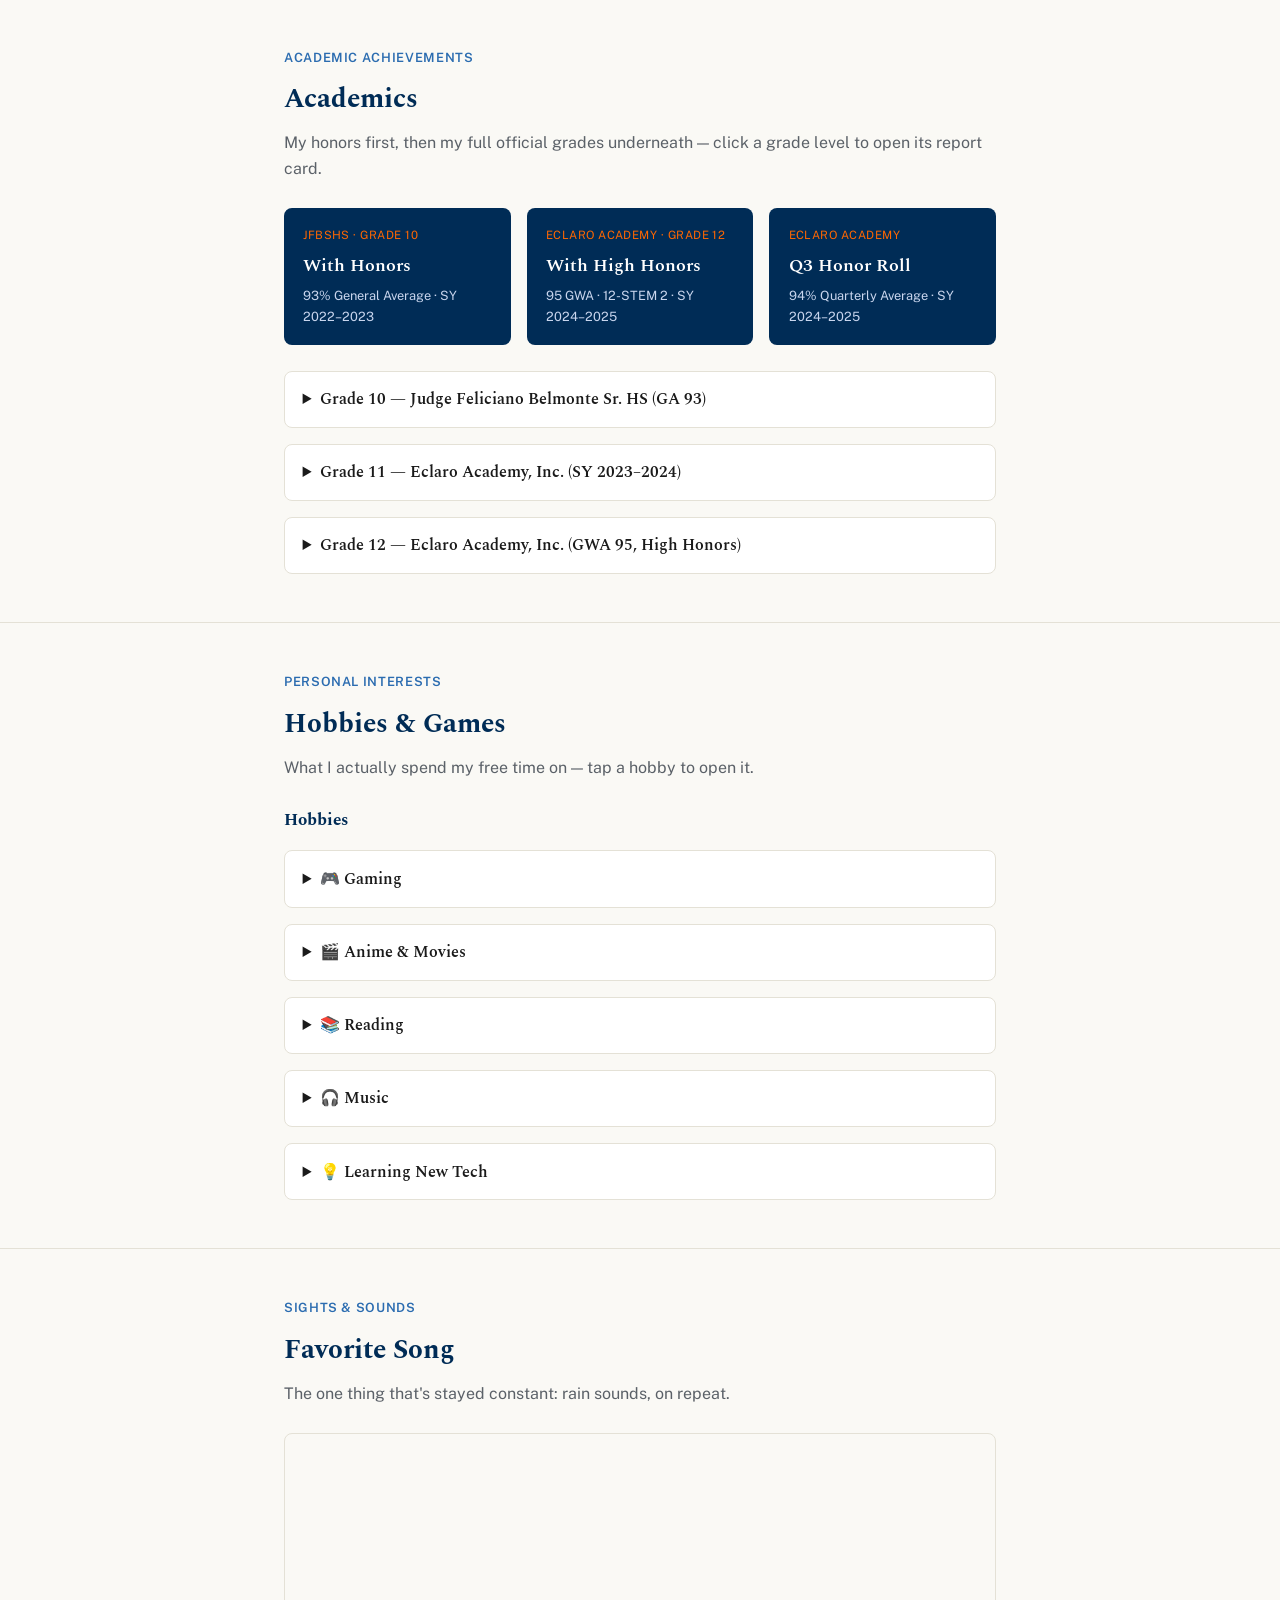
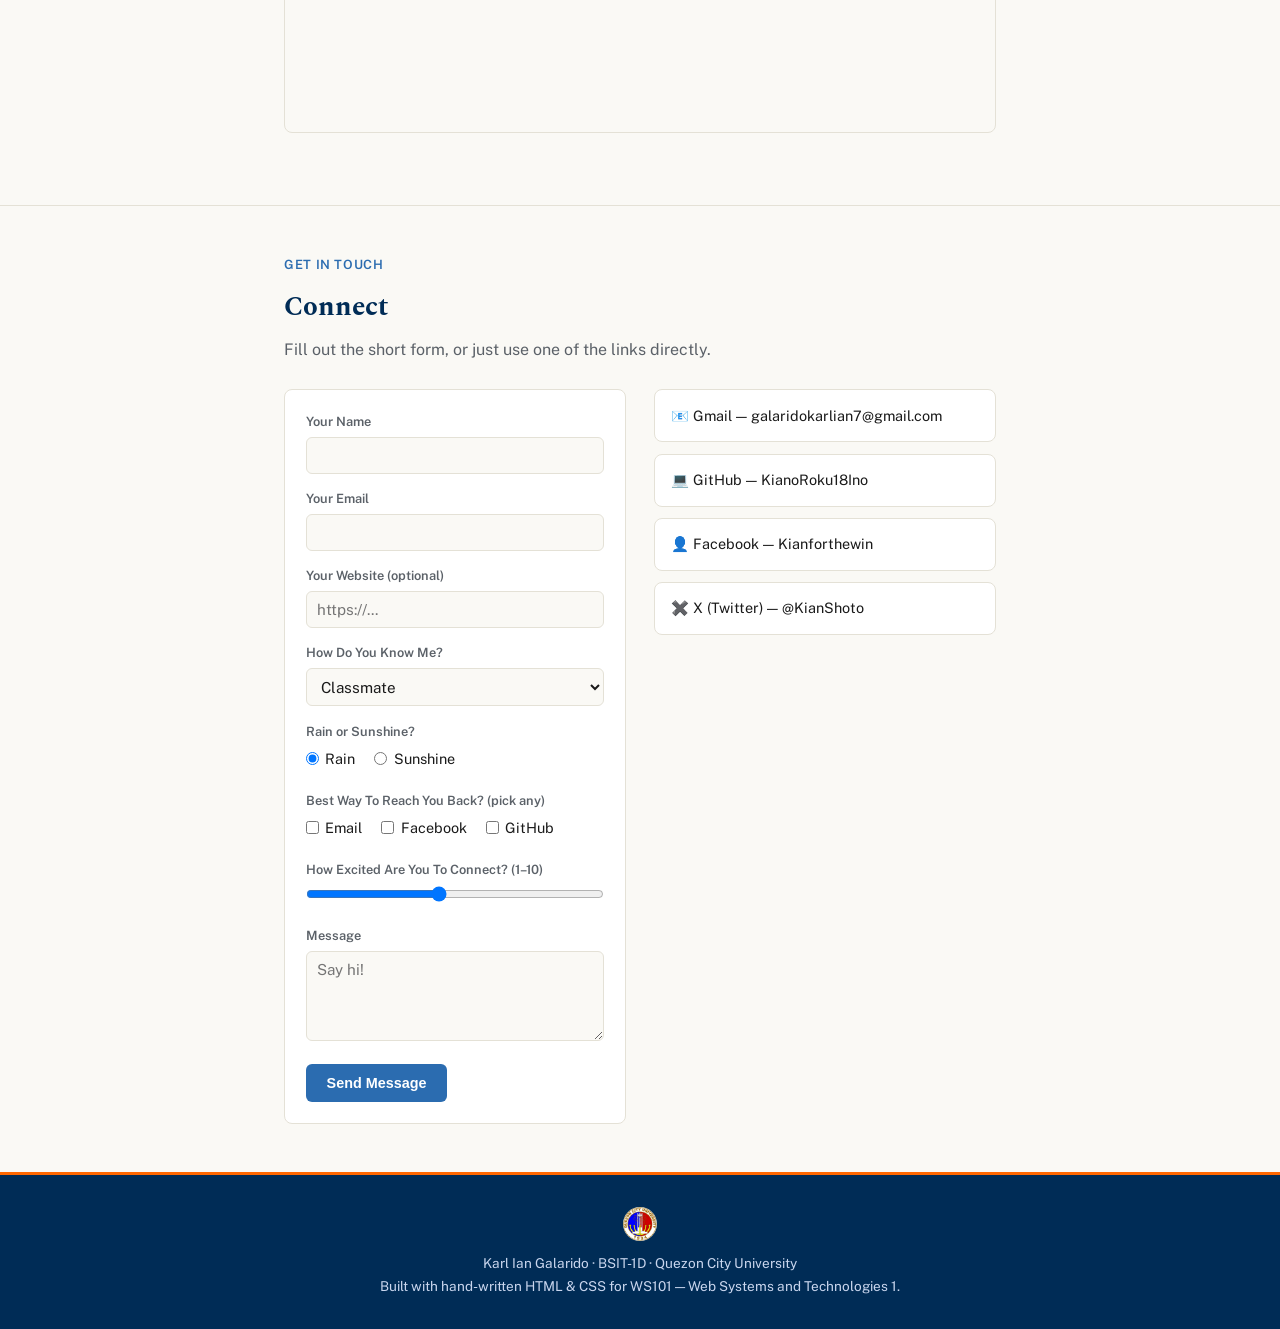
==== commit f2457c89: "Add files via upload" ====
--- a/index.html
+++ b/index.html
@@ -1,13 +1,14 @@
 <!DOCTYPE html>
 <!--
-  260003GalaridoPortfolio.html
+  index.html — GitHub Pages copy of 260003GalaridoPortfolio.html.
   WS101 Activity 1 — My Personal Web Page.
   Karl Ian Ranay Galarido | BSIT-1D | Quezon City University
 
   This page only uses plain HTML and CSS. No JavaScript, no
   frameworks. The styling lives in a separate file called
-  260003GalaridoStyle.css, linked below, because the assignment
-  asks for an external stylesheet.
+  style.css (a copy of 260003GalaridoStyle.css, just renamed so
+  GitHub Pages has something to auto-serve), linked below,
+  because the assignment asks for an external stylesheet.
 
   I read this page top to bottom the same way it shows on screen:
   Nav -> Hero -> About Me -> Academics -> Media -> Connect -> Footer.
@@ -21,7 +22,7 @@
   <title>Karl Ian Galarido — Personal Web Page</title>
   <meta name="description" content="Personal web page of Karl Ian Ranay Galarido, 1st Year BSIT student at Quezon City University." />
   <!-- linking my external CSS file, as required by the activity -->
-  <link rel="stylesheet" href="260003GalaridoStyle.css" />
+  <link rel="stylesheet" href="style.css" />
 </head>
 <body>
 
@@ -327,10 +328,10 @@
 
         <details class="report-box">
           <summary>🎬 Anime &amp; Movies</summary>
-          <!-- reusing my real movie picks from the Media section
-               below instead of repeating them as full video embeds —
-               a name + one-line note here is enough, the actual
-               trailers are already further down the page -->
+          <!-- these two are my only real movie picks on the whole
+               page now — Media used to have full trailer embeds for
+               them too, but I pulled those since they just repeated
+               this list and I wasn't fully settled on the picks -->
           <dl class="game-list">
             <dt>The Wild Robot</dt>
             <dd>Favorite movie &mdash; trailer embedded in Media below.</dd>
@@ -357,15 +358,19 @@
       </div>
     </section>
 
-    <!-- ===== MEDIA — my favorite song and video, embedded straight
-         from YouTube using <iframe> ===== -->
+    <!-- ===== MEDIA — my favorite song, embedded straight from
+         YouTube using <iframe>. Movies used to live here too as full
+         trailer embeds, but I pulled those back out — they're
+         already listed as text under Interests > Anime & Movies,
+         and I wasn't fully settled on the picks yet. One real,
+         working iframe is enough to demonstrate the tag; better to
+         only lock in an embed once I'm sure of the content. ===== -->
     <section id="media">
       <div class="wrap">
         <span class="eyebrow">Sights &amp; Sounds</span>
-        <h2>Favorite Song &amp; Movies</h2>
-        <p class="lede">Both of mine lean the same direction: rain, and the outdoors.</p>
-
-        <h3 class="mini-title">🎧 Favorite Song</h3>
+        <h2>Favorite Song</h2>
+        <p class="lede">The one thing that's stayed constant: rain sounds, on repeat.</p>
+
         <!-- an <iframe> loads another site's page inside a box on
              my own page — this is how I embed a real YouTube player
              without needing to host any video file myself -->
@@ -373,31 +378,6 @@
           <iframe
             src="https://www.youtube.com/embed/C-hzP3mOBGY"
             title="Favorite song — rain sounds ambience"
-            loading="lazy"
-            allowfullscreen>
-          </iframe>
-        </div>
-
-        <h3 class="mini-title">🎬 Favorite Movies</h3>
-        <!-- two movies this time, so I gave each one its own small
-             label above the embed instead of just one heading —
-             otherwise there'd be no way to tell which trailer is
-             which just from looking at the page -->
-        <p class="movie-label">The Wild Robot</p>
-        <div class="embed-box">
-          <iframe
-            src="https://www.youtube.com/embed/akAI59gcsIw"
-            title="Favorite movie — The Wild Robot trailer"
-            loading="lazy"
-            allowfullscreen>
-          </iframe>
-        </div>
-
-        <p class="movie-label">Flow</p>
-        <div class="embed-box">
-          <iframe
-            src="https://www.youtube.com/embed/ZgZccxuj2RY"
-            title="Favorite movie — Flow trailer"
             loading="lazy"
             allowfullscreen>
           </iframe>
--- a/style.css
+++ b/style.css
@@ -0,0 +1,335 @@
+/* ============================================================
+   style.css — GitHub Pages copy of 260003GalaridoStyle.css.
+   My stylesheet for WS101 Activity 1 — Personal Web Page.
+   Karl Ian Galarido, BSIT-1D.
+
+   This file is organized top to bottom in the same order the
+   page reads:
+     1. Colors and fonts (my variables)
+     2. Reset (removes browser default spacing)
+     3. Layout basics (page width, section spacing)
+     4. One block per section, same order as the HTML file
+     5. The one phone screen adjustment, at the very bottom
+   ============================================================ */
+
+/* 1. FONTS
+   I used one font for headings (Spectral, a serif) and one for
+   body text (Public Sans, a sans-serif). Loading them from
+   Google Fonts is the reason my headings and paragraphs don't
+   look like the browser's plain default font. */
+@import url('https://fonts.googleapis.com/css2?family=Spectral:wght@500;600;700&family=Public+Sans:wght@400;500;600;700&display=swap');
+
+/* My colors, kept in one place. I switched these to Quezon City
+   University's actual brand colors, pulled straight from the QCU
+   website's own source (its Kadence theme CSS defines
+   --global-palette1: #004e98 for its navy and --global-palette2:
+   #ff6700 for its orange; #2b6cb0 is the blue their heading text
+   and links use). Renamed --red/--gold to --accent-blue/
+   --accent-orange since they no longer hold red or gold anymore —
+   a variable name should say what color it actually is.
+   Anywhere I write var(--navy) below, it means "use this color".
+   If I ever want to change my blue, I only have to edit it here
+   once instead of hunting through the whole file. */
+:root {
+  --navy: #004E98;
+  --navy-deep: #002C56;
+  --accent-blue: #2B6CB0;
+  --accent-orange: #FF6700;
+  --accent-orange-soft: #FFE4CC;
+  --bg: #FAF9F5;
+  --white: #FFFFFF;
+  --text: #1A1A1A;
+  --text-light: #5B6168;
+  --border: #E4E1D6;
+}
+
+/* 2. RESET
+   Every browser adds its own default margin/padding to things
+   like headings and lists. This line sets them all to zero so I
+   am styling from a clean, predictable starting point. */
+* {
+  box-sizing: border-box;
+  margin: 0;
+  padding: 0;
+}
+
+body {
+  font-family: 'Public Sans', Arial, sans-serif;
+  background: var(--bg);
+  color: var(--text);
+  line-height: 1.65;
+}
+
+a { color: var(--navy); }
+img { max-width: 100%; display: block; }
+
+h1, h2, h3 {
+  font-family: 'Spectral', Georgia, serif;
+  color: var(--navy-deep);
+}
+
+/* smooth-scrolls the page when a nav link is clicked, instead of
+   jumping instantly. This one line is the only reason for that
+   animated scroll — no JavaScript involved. */
+html { scroll-behavior: smooth; }
+
+/* 3. LAYOUT BASICS
+   .wrap is my centered column. I reuse this class inside almost
+   every section so the content never touches the edges of a wide
+   screen. */
+.wrap {
+  max-width: 760px;
+  margin: 0 auto;
+  padding: 0 1.5rem;
+}
+
+/* every section gets the same top/bottom spacing, plus a thin
+   line above it to visually separate it from the section before */
+section {
+  padding: 3rem 0;
+  border-top: 1px solid var(--border);
+}
+.hero { border-top: none; }
+
+.eyebrow {
+  display: block;
+  font-size: 0.8rem;
+  font-weight: 600;
+  text-transform: uppercase;
+  letter-spacing: 0.05em;
+  color: var(--accent-blue);
+  margin-bottom: 0.6rem;
+}
+
+h2 { font-size: 1.7rem; margin-bottom: 0.5rem; }
+.lede { color: var(--text-light); margin-bottom: 1.6rem; }
+.mini-title { font-size: 1.05rem; margin: 1.5rem 0 0.6rem; }
+
+/* 4a. TOP NAV
+   position: sticky keeps the nav bar visible at the top of the
+   screen even while I scroll further down the page. */
+.topnav {
+  position: sticky;
+  top: 0;
+  background: var(--navy-deep);
+  border-bottom: 3px solid var(--accent-orange);
+}
+.topnav-inner {
+  padding: 0.8rem 1.5rem;
+  /* flexbox puts my logo/name on the left and the nav links on
+     the right, on one row, with space pushed between them */
+  display: flex;
+  align-items: center;
+  justify-content: space-between;
+  flex-wrap: wrap;
+  gap: 0.6rem;
+}
+.brand {
+  display: flex;
+  align-items: center;
+  gap: 0.6rem;
+  color: var(--white);
+  font-family: 'Spectral', Georgia, serif;
+  font-weight: 600;
+}
+.brand img { width: 26px; height: 26px; border-radius: 50%; }
+.topnav nav { display: flex; gap: 1.1rem; flex-wrap: wrap; }
+.topnav a { color: #C9D6EE; text-decoration: none; font-size: 0.85rem; }
+.topnav a:hover { color: var(--accent-orange); }
+
+/* 4b. HERO */
+.hero { text-align: center; padding-top: 3rem; }
+.profile-photo {
+  width: 150px;
+  height: 150px;
+  border-radius: 50%;
+  /* object-fit: cover crops the photo to fill this circle
+     without squishing or stretching it */
+  object-fit: cover;
+  border: 4px solid var(--white);
+  box-shadow: 0 4px 14px rgba(4, 28, 74, 0.15);
+  margin: 0 auto 1.4rem;
+}
+.hero h1 { font-size: 2.2rem; margin-bottom: 0.4rem; }
+.hero .role-line { color: var(--navy); font-weight: 600; margin-bottom: 1rem; }
+.hero .tagline { max-width: 480px; margin: 0 auto; color: var(--text-light); }
+
+/* 4c. ABOUT ME
+   One column, top to bottom — no grid needed here anymore. */
+.badge-links { display: flex; flex-wrap: wrap; gap: 0.7rem; margin: 1.2rem 0; }
+.mini-badge {
+  display: flex;
+  align-items: center;
+  gap: 0.5rem;
+  background: var(--white);
+  border: 1px solid var(--border);
+  border-radius: 999px;
+  padding: 0.4rem 0.9rem 0.4rem 0.4rem;
+  text-decoration: none;
+  color: var(--text);
+  font-size: 0.85rem;
+}
+.mini-badge:hover { border-color: var(--navy); }
+.mini-badge img { width: 24px; height: 24px; border-radius: 50%; }
+
+/* my hobbies and currently-playing lists, in the Interests section
+   further down the page — plain bullet points. I let the browser's
+   own default disc marker show and only added spacing between
+   items, instead of turning these into styled cards or pills. */
+.bullet-list {
+  list-style: disc;
+  padding-left: 1.3rem;
+}
+.bullet-list li { margin-bottom: 0.5rem; }
+.bullet-list a { color: var(--navy); }
+
+/* the <dl> inside each hobby's <details> box — dt is the item name
+   (a game, a movie), dd right under it is a one-line note about it.
+   Just spacing, no box/border of its own since it already sits
+   inside .report-box's padding. */
+.game-list dt { font-weight: 600; margin-top: 0.7rem; }
+.game-list dt:first-child { margin-top: 0; }
+.game-list dd { margin: 0.15rem 0 0 0; font-size: 0.85rem; color: var(--text-light); }
+.placeholder-note { font-size: 0.85rem; color: var(--text-light); font-style: italic; margin-top: 0.5rem; }
+
+/* <details>/<summary> already comes with a working show/hide
+   arrow built into the browser, so I did not need to style or
+   replace it — I only styled the box around it */
+.info-box, .report-box {
+  background: var(--white);
+  border: 1px solid var(--border);
+  border-radius: 8px;
+  padding: 0.9rem 1.1rem;
+  margin-top: 1rem;
+}
+.info-box summary, .report-box summary {
+  cursor: pointer;
+  font-weight: 600;
+  font-family: 'Spectral', Georgia, serif;
+}
+.info-box p { margin-top: 0.7rem; font-size: 0.92rem; }
+
+/* my quick-fact list — label on the left, value on the right,
+   for every <li>. This is a simple label/value list, not a table,
+   since there is no row-and-column relationship to show. */
+.fact-list { list-style: none; background: var(--white); border: 1px solid var(--border); border-radius: 8px; padding: 1rem 1.2rem; }
+.fact-list li { display: flex; justify-content: space-between; gap: 1rem; padding: 0.5rem 0; border-bottom: 1px dashed var(--border); font-size: 0.9rem; }
+.fact-list li:last-child { border-bottom: none; }
+.fact-label { color: var(--text-light); }
+.fact-value { font-weight: 600; text-align: right; }
+
+/* 4d. ACADEMICS */
+.badge-row {
+  display: flex;
+  flex-wrap: wrap;
+  gap: 1rem;
+  margin-bottom: 1.6rem;
+}
+.badge-card {
+  flex: 1 1 200px;
+  background: var(--navy-deep);
+  color: var(--white);
+  border-radius: 8px;
+  padding: 1.1rem 1.2rem;
+}
+.badge-school { font-size: 0.72rem; text-transform: uppercase; letter-spacing: 0.04em; color: var(--accent-orange); margin-bottom: 0.4rem; }
+.badge-title { font-family: 'Spectral', Georgia, serif; font-size: 1.1rem; font-weight: 600; margin-bottom: 0.3rem; }
+.badge-meta { font-size: 0.8rem; color: #C9D6EE; }
+
+/* a plain photo dropped inside a report box — capped height so a
+   tall photo doesn't push the table too far down the page */
+.school-photo { width: 100%; max-height: 220px; object-fit: cover; border-radius: 6px; margin-top: 0.8rem; }
+
+/* real <table> markup, used only where the data actually has
+   rows and columns — my grade reports */
+table { width: 100%; border-collapse: collapse; font-size: 0.85rem; margin-top: 0.8rem; }
+caption { text-align: left; font-size: 0.75rem; color: var(--text-light); padding-bottom: 0.4rem; }
+th, td { padding: 0.45rem 0.55rem; border-bottom: 1px solid var(--border); text-align: left; }
+thead th { background: var(--navy); color: var(--white); font-size: 0.72rem; text-transform: uppercase; }
+tbody tr:nth-child(even) { background: #F4F2EA; }
+tr.group-row th { background: var(--navy-deep); color: var(--accent-orange); font-size: 0.72rem; text-transform: uppercase; }
+td.final { font-weight: 700; color: var(--navy-deep); }
+tfoot td { font-weight: 700; color: var(--navy-deep); border-top: 2px solid var(--navy); border-bottom: none; }
+
+/* 4e. MEDIA
+   A fixed-height box around each iframe keeps the embedded video
+   a reasonable size no matter what the video itself reports. */
+.embed-box { width: 100%; height: 300px; border: 1px solid var(--border); border-radius: 8px; overflow: hidden; margin-bottom: 1.5rem; }
+.embed-box iframe { width: 100%; height: 100%; border: 0; }
+
+/* 4f. CONNECT
+   My form has no server behind it, so action="mailto:..." (set
+   in the HTML) is what makes "Send Message" open the visitor's
+   email app instead of actually submitting anywhere. */
+.connect-grid { display: grid; grid-template-columns: 1fr 1fr; gap: 1.8rem; }
+.contact-form { background: var(--white); border: 1px solid var(--border); border-radius: 8px; padding: 1.3rem; }
+.form-row { margin-bottom: 0.9rem; }
+.form-row label { display: block; font-size: 0.8rem; font-weight: 600; color: var(--text-light); margin-bottom: 0.3rem; }
+.form-row input, .form-row textarea, .form-row select {
+  width: 100%;
+  font-family: 'Public Sans', Arial, sans-serif;
+  font-size: 0.95rem;
+  padding: 0.55rem 0.65rem;
+  border: 1px solid var(--border);
+  border-radius: 6px;
+  background: var(--bg);
+  color: var(--text);
+}
+.form-row textarea { resize: vertical; min-height: 90px; }
+
+/* browsers give <fieldset> a default border + padding on their
+   own — I turn that off here since .form-row already handles the
+   spacing I actually want, the same way it does for a plain div */
+fieldset.form-row { border: none; padding: 0; }
+fieldset.form-row legend {
+  font-size: 0.8rem;
+  font-weight: 600;
+  color: var(--text-light);
+  margin-bottom: 0.3rem;
+  padding: 0;
+}
+
+.radio-group, .checkbox-group { display: flex; gap: 1.2rem; flex-wrap: wrap; }
+.radio-group label, .checkbox-group label { display: flex; align-items: center; gap: 0.4rem; font-weight: 400; font-size: 0.9rem; color: var(--text); }
+.radio-group input, .checkbox-group input { width: auto; }
+
+/* a range slider doesn't need the boxed look the other inputs
+   get above — I remove that border/background/padding here so
+   it just renders as a plain slider */
+.form-row input[type="range"] { border: none; background: none; padding: 0; }
+
+button[type="submit"] {
+  font-size: 0.9rem;
+  font-weight: 600;
+  background: var(--accent-blue);
+  color: var(--white);
+  border: none;
+  padding: 0.7rem 1.3rem;
+  border-radius: 6px;
+  cursor: pointer;
+}
+button[type="submit"]:hover { background: #A50E1E; }
+
+.link-list { list-style: none; display: flex; flex-direction: column; gap: 0.7rem; }
+.link-list a {
+  display: block;
+  background: var(--white);
+  border: 1px solid var(--border);
+  border-radius: 8px;
+  padding: 0.85rem 1rem;
+  text-decoration: none;
+  color: var(--text);
+  font-size: 0.9rem;
+}
+.link-list a:hover { border-color: var(--navy); }
+
+/* 4g. FOOTER */
+footer { background: var(--navy-deep); color: #C9D6EE; border-top: 3px solid var(--accent-orange); padding: 2rem 0; text-align: center; font-size: 0.85rem; }
+footer img { width: 34px; height: 34px; margin: 0 auto 0.7rem; border-radius: 50%; }
+
+/* 5. PHONE SCREEN
+   Below 640px wide, my one remaining two-column grid (Connect)
+   becomes one column too. */
+@media (max-width: 640px) {
+  .connect-grid { grid-template-columns: 1fr; }
+}
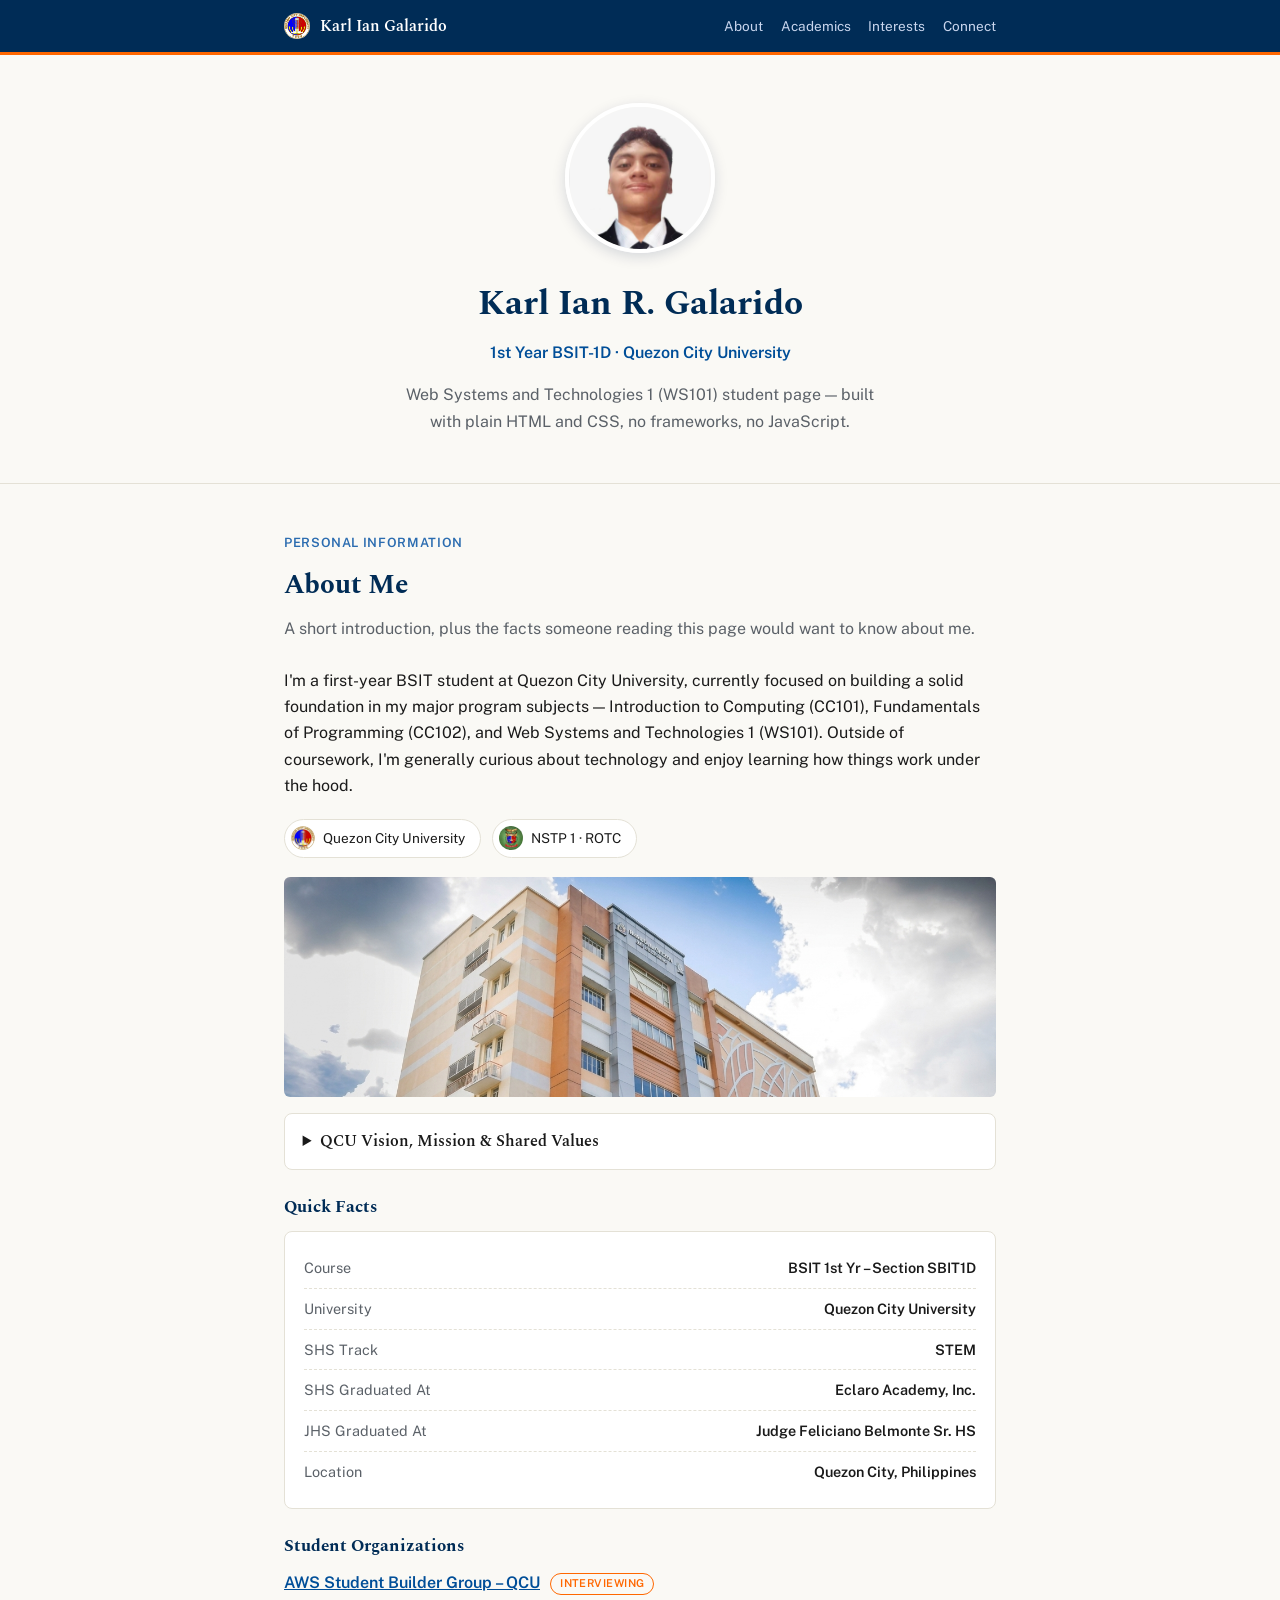
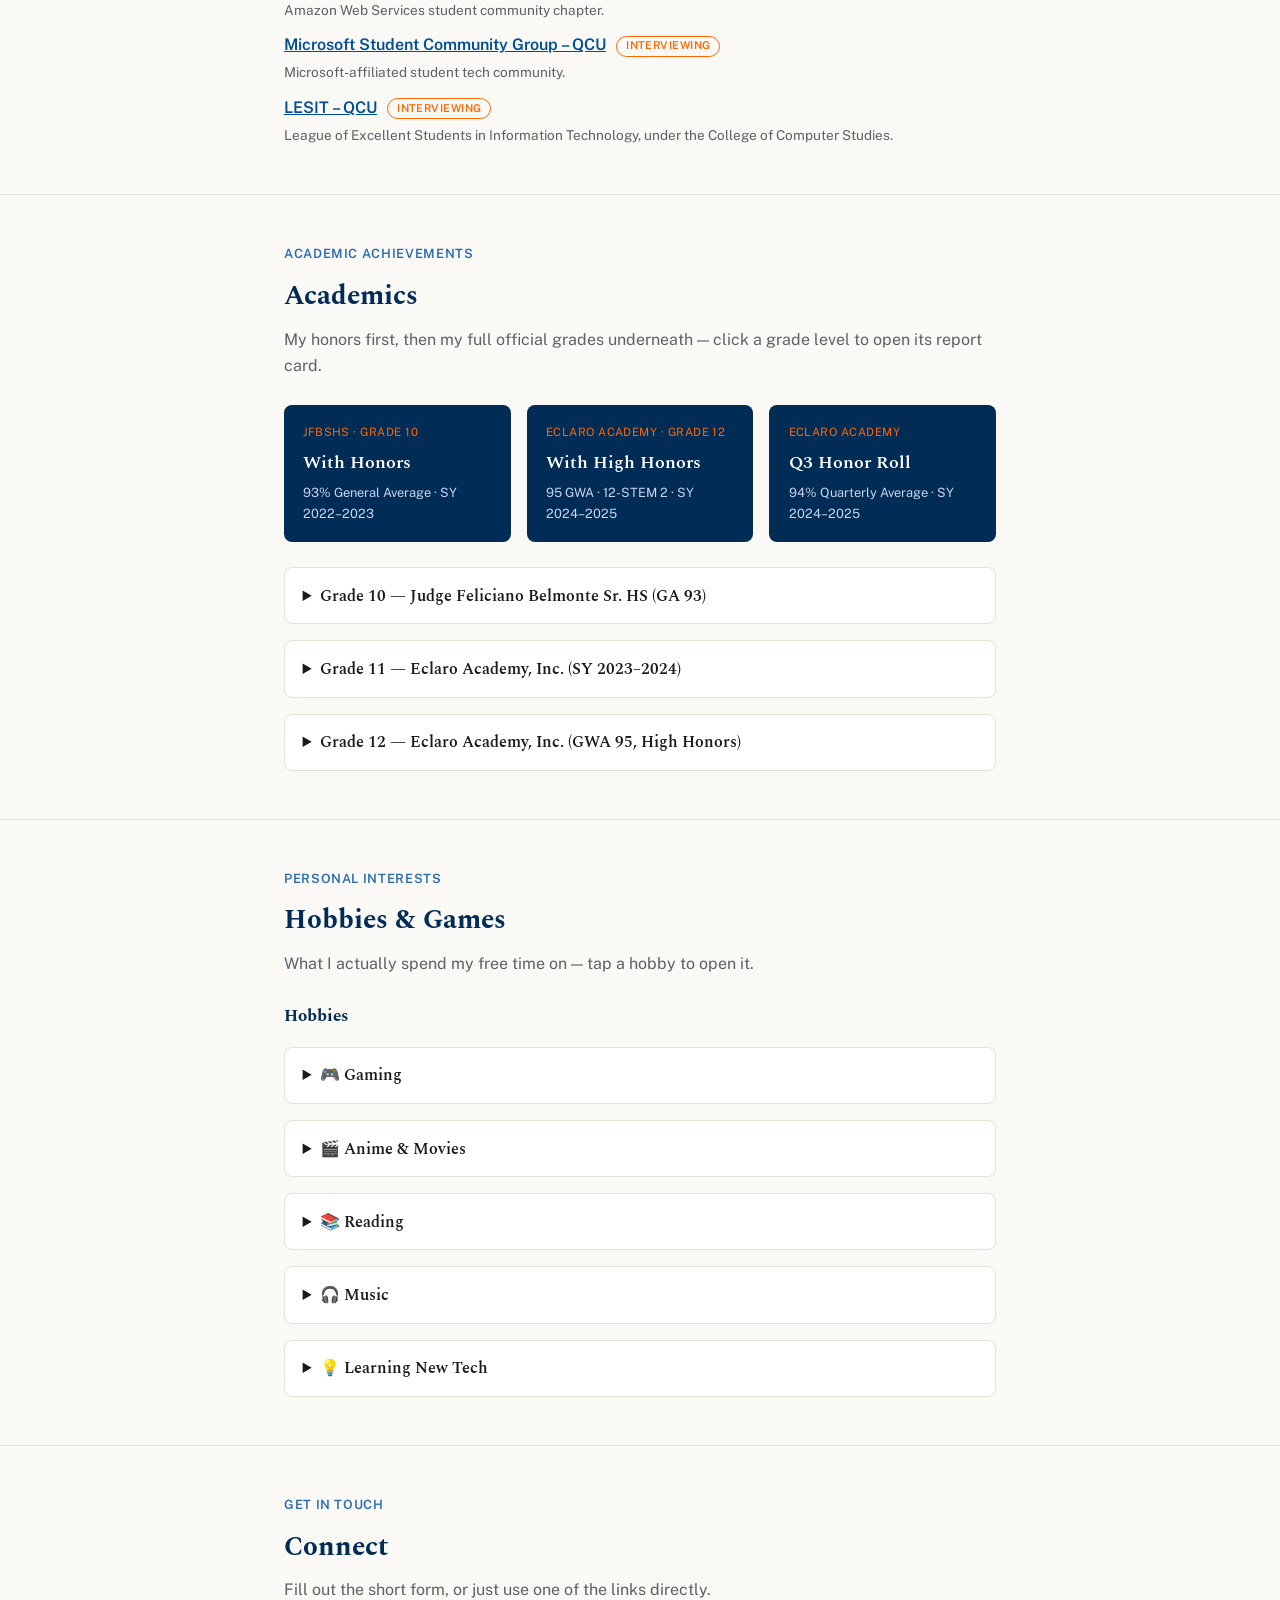
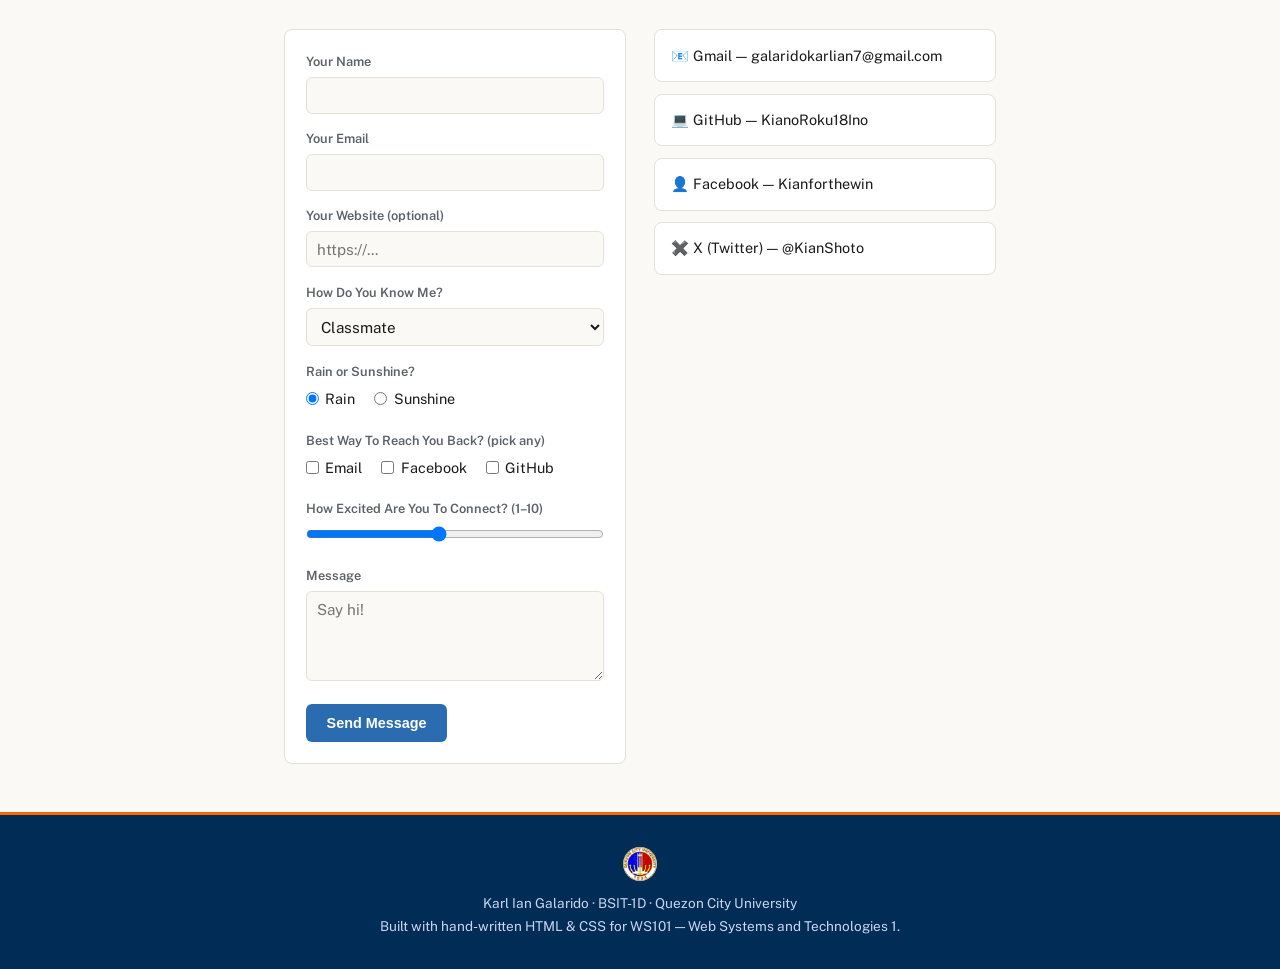
==== commit 11ea0ebf: "Add files via upload" ====
--- a/index.html
+++ b/index.html
@@ -11,7 +11,7 @@
   because the assignment asks for an external stylesheet.
 
   I read this page top to bottom the same way it shows on screen:
-  Nav -> Hero -> About Me -> Academics -> Media -> Connect -> Footer.
+  Nav -> Hero -> About Me -> Academics -> Interests -> Connect -> Footer.
 -->
 <html lang="en">
 <head>
@@ -39,7 +39,6 @@
         <a href="#about">About</a>
         <a href="#academics">Academics</a>
         <a href="#interests">Interests</a>
-        <a href="#media">Media</a>
         <a href="#connect">Connect</a>
       </nav>
     </div>
@@ -127,8 +126,22 @@
           <li><span class="fact-label">SHS Graduated At</span><span class="fact-value">Eclaro Academy, Inc.</span></li>
           <li><span class="fact-label">JHS Graduated At</span><span class="fact-value">Judge Feliciano Belmonte Sr. HS</span></li>
           <li><span class="fact-label">Location</span><span class="fact-value">Quezon City, Philippines</span></li>
-          <li><span class="fact-label">Faith</span><span class="fact-value">Roman Catholic</span></li>
         </ul>
+
+        <h3 class="mini-title">Student Organizations</h3>
+        <!-- I'm not an official member of any of these yet — still
+             in the interview stage for all three, so the tag next
+             to each one says exactly that instead of claiming a
+             membership I don't have. I'll update or remove
+             whichever ones don't work out once I hear back. -->
+        <dl class="dl-list">
+          <dt><a href="https://www.facebook.com/aws.qcu" target="_blank" rel="noopener">AWS Student Builder Group &ndash; QCU</a> <span class="status-tag">Interviewing</span></dt>
+          <dd>Amazon Web Services student community chapter.</dd>
+          <dt><a href="https://www.facebook.com/MicrosoftStudentCommunityQCU" target="_blank" rel="noopener">Microsoft Student Community Group &ndash; QCU</a> <span class="status-tag">Interviewing</span></dt>
+          <dd>Microsoft-affiliated student tech community.</dd>
+          <dt><a href="https://www.facebook.com/qculesit" target="_blank" rel="noopener">LESIT &ndash; QCU</a> <span class="status-tag">Interviewing</span></dt>
+          <dd>League of Excellent Students in Information Technology, under the College of Computer Studies.</dd>
+        </dl>
       </div>
     </section>
 
@@ -300,7 +313,7 @@
                publisher's logo art — that art is copyrighted
                promotional material, not something I made or have
                the rights to host. -->
-          <dl class="game-list">
+          <dl class="dl-list">
             <dt><a href="https://wutheringwaves.kurogames.com/en/" target="_blank" rel="noopener">Wuthering Waves</a></dt>
             <dd>Open-world action RPG &mdash; Kuro Games.</dd>
             <dt><a href="https://genshin.hoyoverse.com/en/" target="_blank" rel="noopener">Genshin Impact</a></dt>
@@ -329,14 +342,14 @@
         <details class="report-box">
           <summary>🎬 Anime &amp; Movies</summary>
           <!-- these two are my only real movie picks on the whole
-               page now — Media used to have full trailer embeds for
-               them too, but I pulled those since they just repeated
-               this list and I wasn't fully settled on the picks -->
-          <dl class="game-list">
+               page — removed the trailer embeds I used to have in a
+               separate Media section, so this list is the only place
+               they live now -->
+          <dl class="dl-list">
             <dt>The Wild Robot</dt>
-            <dd>Favorite movie &mdash; trailer embedded in Media below.</dd>
+            <dd>Favorite movie.</dd>
             <dt>Flow</dt>
-            <dd>Favorite movie &mdash; trailer embedded in Media below.</dd>
+            <dd>Favorite movie.</dd>
           </dl>
           <p class="placeholder-note">Anime list &mdash; still deciding on favorites, will fill this in later.</p>
         </details>
@@ -348,7 +361,7 @@
 
         <details class="report-box">
           <summary>🎧 Music</summary>
-          <p class="placeholder-note">List coming soon &mdash; favorite song is in Media below.</p>
+          <p class="placeholder-note">List coming soon &mdash; planning to list it the way Spotify does: song title, artist, maybe the label, once I've picked favorites.</p>
         </details>
 
         <details class="report-box">
@@ -358,32 +371,6 @@
       </div>
     </section>
 
-    <!-- ===== MEDIA — my favorite song, embedded straight from
-         YouTube using <iframe>. Movies used to live here too as full
-         trailer embeds, but I pulled those back out — they're
-         already listed as text under Interests > Anime & Movies,
-         and I wasn't fully settled on the picks yet. One real,
-         working iframe is enough to demonstrate the tag; better to
-         only lock in an embed once I'm sure of the content. ===== -->
-    <section id="media">
-      <div class="wrap">
-        <span class="eyebrow">Sights &amp; Sounds</span>
-        <h2>Favorite Song</h2>
-        <p class="lede">The one thing that's stayed constant: rain sounds, on repeat.</p>
-
-        <!-- an <iframe> loads another site's page inside a box on
-             my own page — this is how I embed a real YouTube player
-             without needing to host any video file myself -->
-        <div class="embed-box">
-          <iframe
-            src="https://www.youtube.com/embed/C-hzP3mOBGY"
-            title="Favorite song — rain sounds ambience"
-            loading="lazy"
-            allowfullscreen>
-          </iframe>
-        </div>
-      </div>
-    </section>
 
     <!-- ===== CONNECT — a contact form and my direct links ===== -->
     <section id="connect">
--- a/style.css
+++ b/style.css
@@ -183,14 +183,21 @@
 .bullet-list li { margin-bottom: 0.5rem; }
 .bullet-list a { color: var(--navy); }
 
-/* the <dl> inside each hobby's <details> box — dt is the item name
-   (a game, a movie), dd right under it is a one-line note about it.
-   Just spacing, no box/border of its own since it already sits
-   inside .report-box's padding. */
-.game-list dt { font-weight: 600; margin-top: 0.7rem; }
-.game-list dt:first-child { margin-top: 0; }
-.game-list dd { margin: 0.15rem 0 0 0; font-size: 0.85rem; color: var(--text-light); }
+/* the <dl> pairs used in a few places — the Gaming/Anime lists
+   under Interests, and the Student Organizations list below. dt is
+   the item name (a game, an org), dd right under it is a one-line
+   note. Named generically since it's not just for games anymore —
+   same reasoning as renaming --red/--gold above: a class name
+   should describe what it actually holds. */
+.dl-list dt { font-weight: 600; margin-top: 0.7rem; }
+.dl-list dt:first-child { margin-top: 0; }
+.dl-list dd { margin: 0.15rem 0 0 0; font-size: 0.85rem; color: var(--text-light); }
 .placeholder-note { font-size: 0.85rem; color: var(--text-light); font-style: italic; margin-top: 0.5rem; }
+
+/* a small pill next to an org name showing where I actually stand
+   with it — "Interviewing" instead of just listing it like a
+   confirmed membership I don't have yet */
+.status-tag { display: inline-block; font-size: 0.68rem; text-transform: uppercase; letter-spacing: 0.04em; color: var(--accent-orange); border: 1px solid var(--accent-orange); border-radius: 999px; padding: 0.05rem 0.55rem; margin-left: 0.4rem; vertical-align: middle; }
 
 /* <details>/<summary> already comes with a working show/hide
    arrow built into the browser, so I did not need to style or
@@ -254,8 +261,6 @@
 /* 4e. MEDIA
    A fixed-height box around each iframe keeps the embedded video
    a reasonable size no matter what the video itself reports. */
-.embed-box { width: 100%; height: 300px; border: 1px solid var(--border); border-radius: 8px; overflow: hidden; margin-bottom: 1.5rem; }
-.embed-box iframe { width: 100%; height: 100%; border: 0; }
 
 /* 4f. CONNECT
    My form has no server behind it, so action="mailto:..." (set
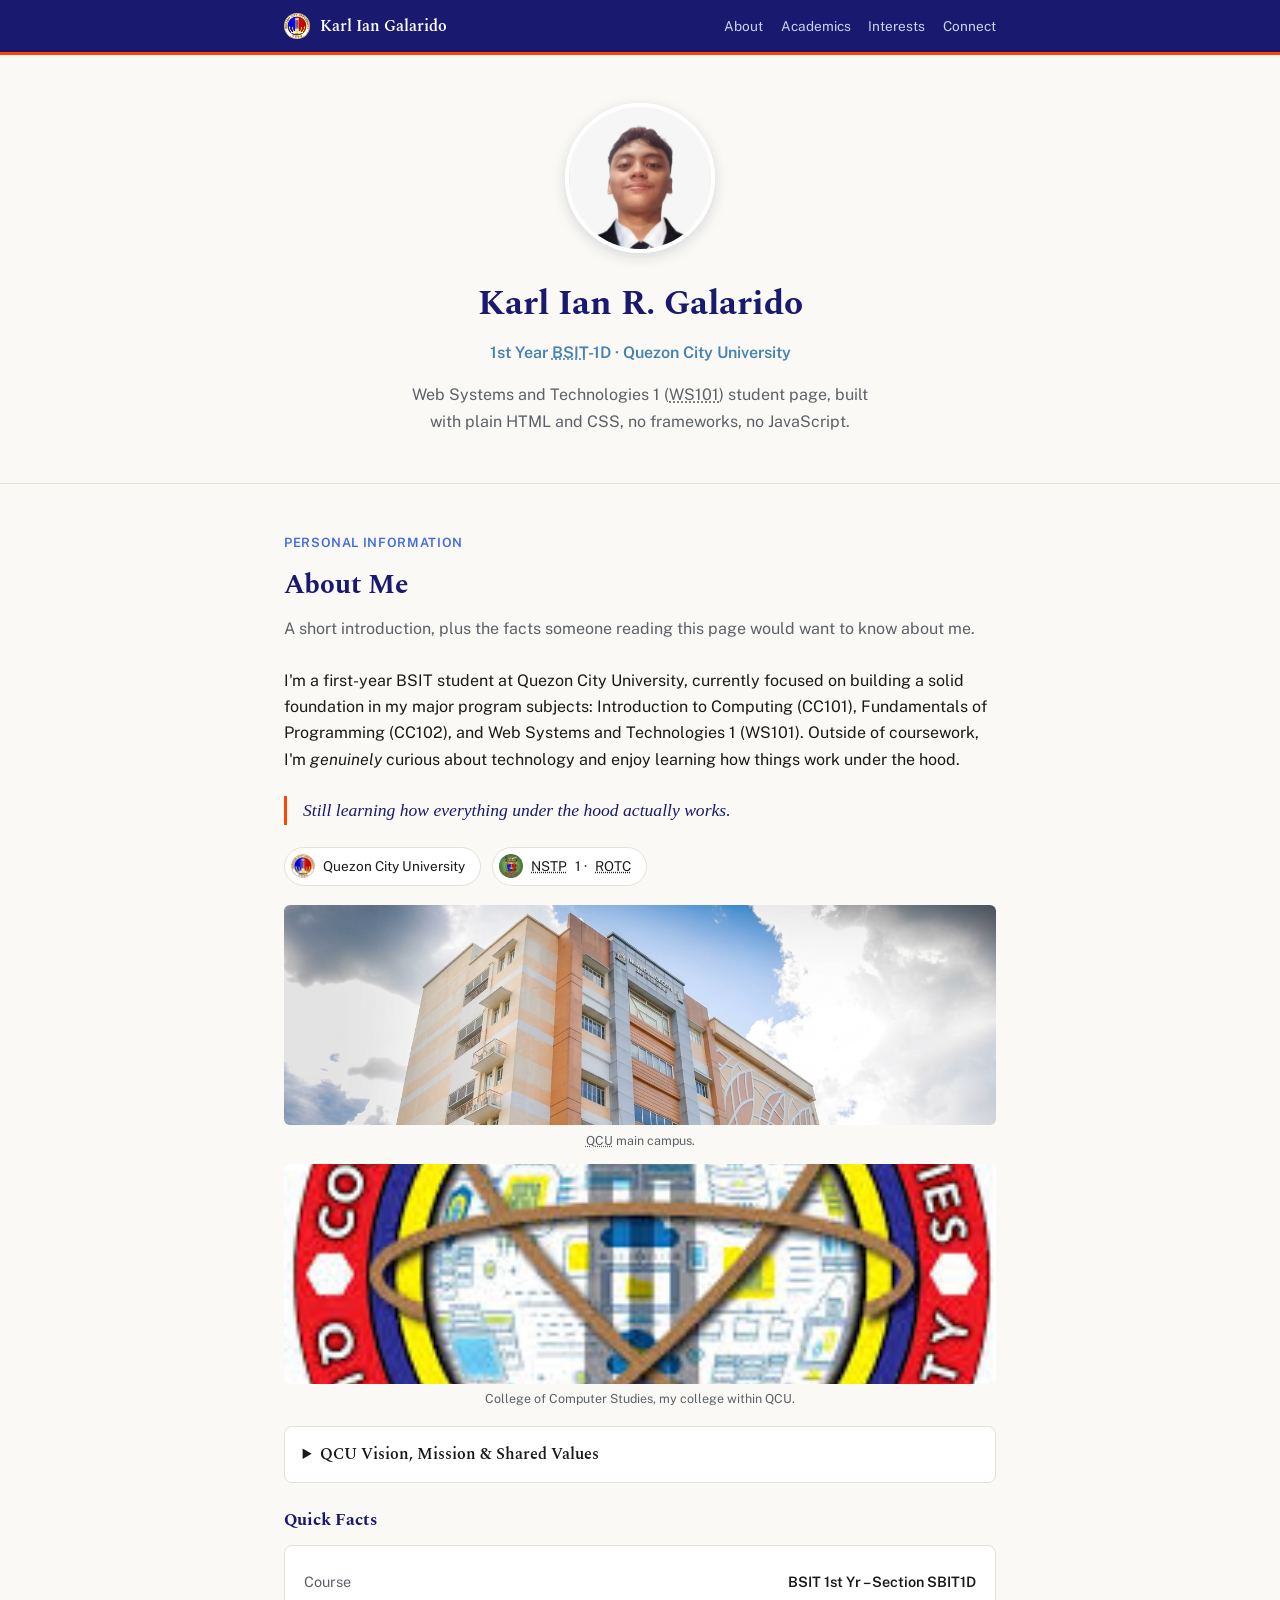
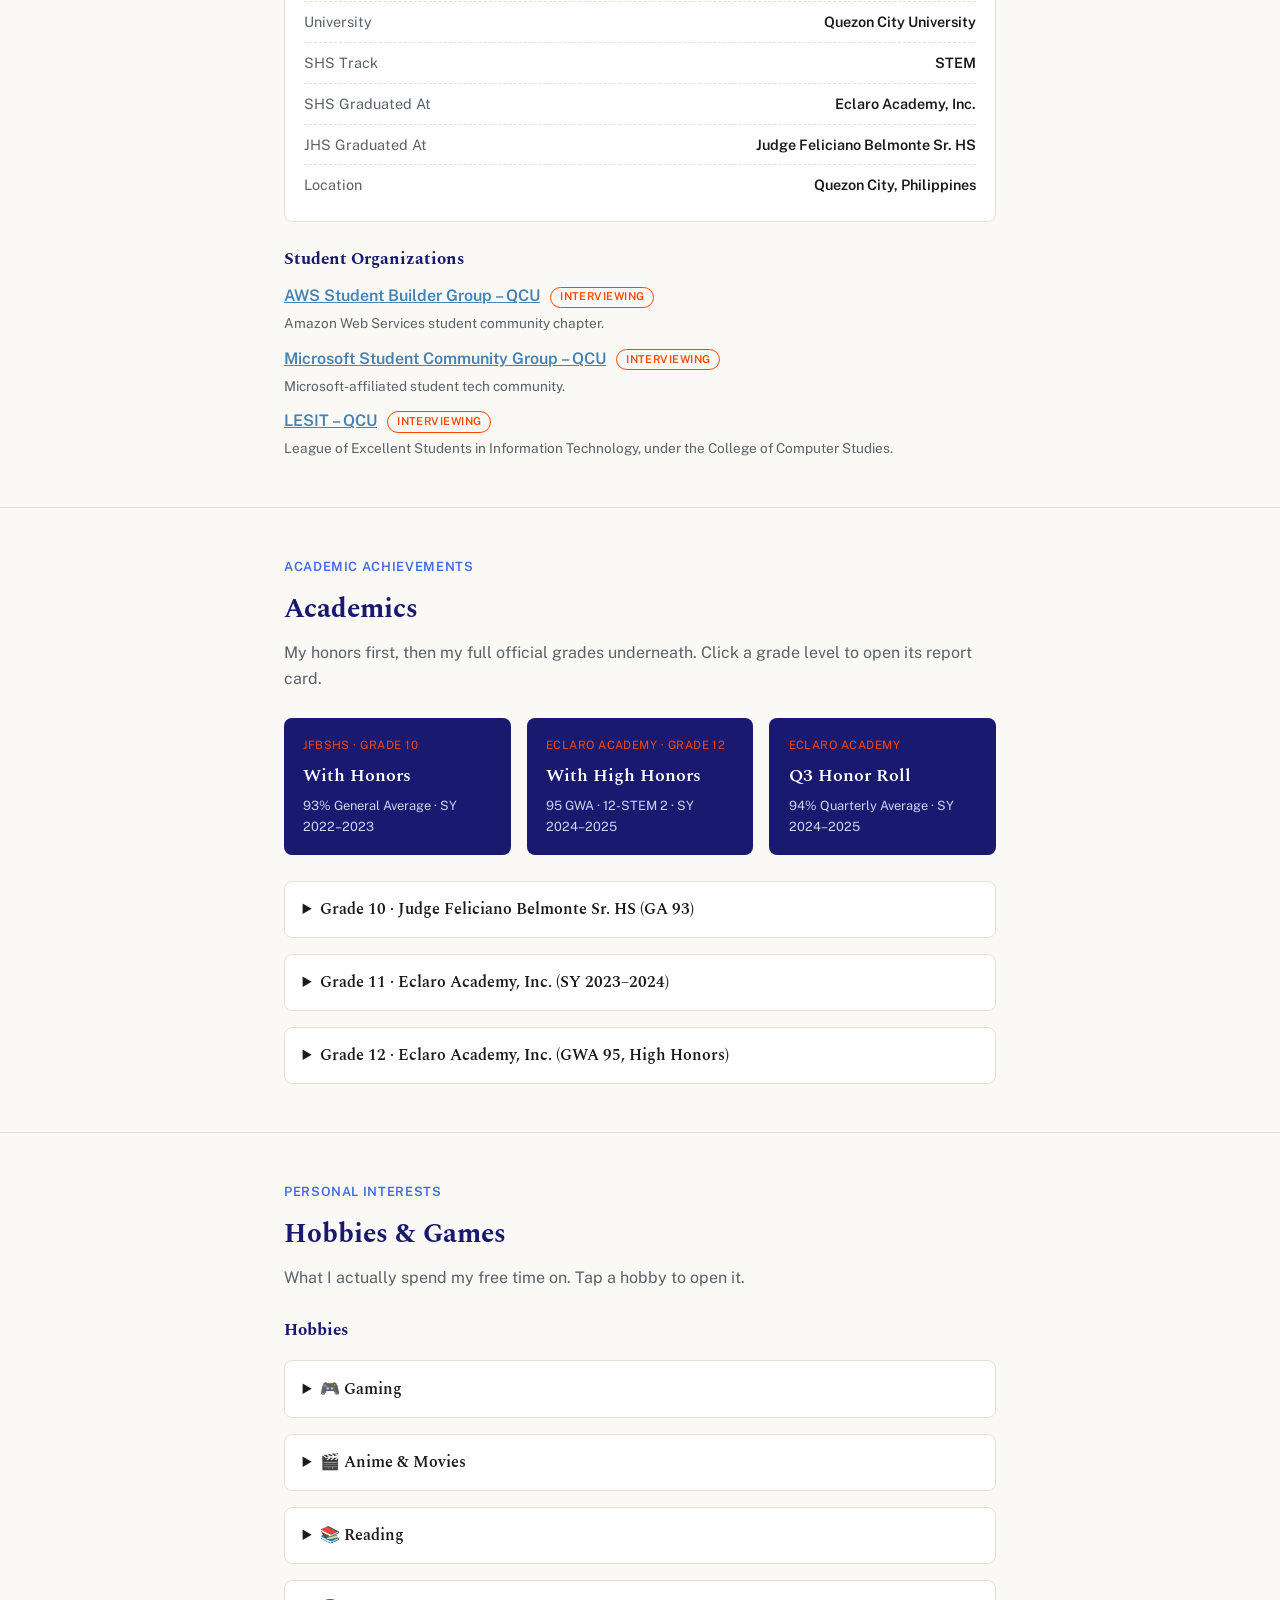
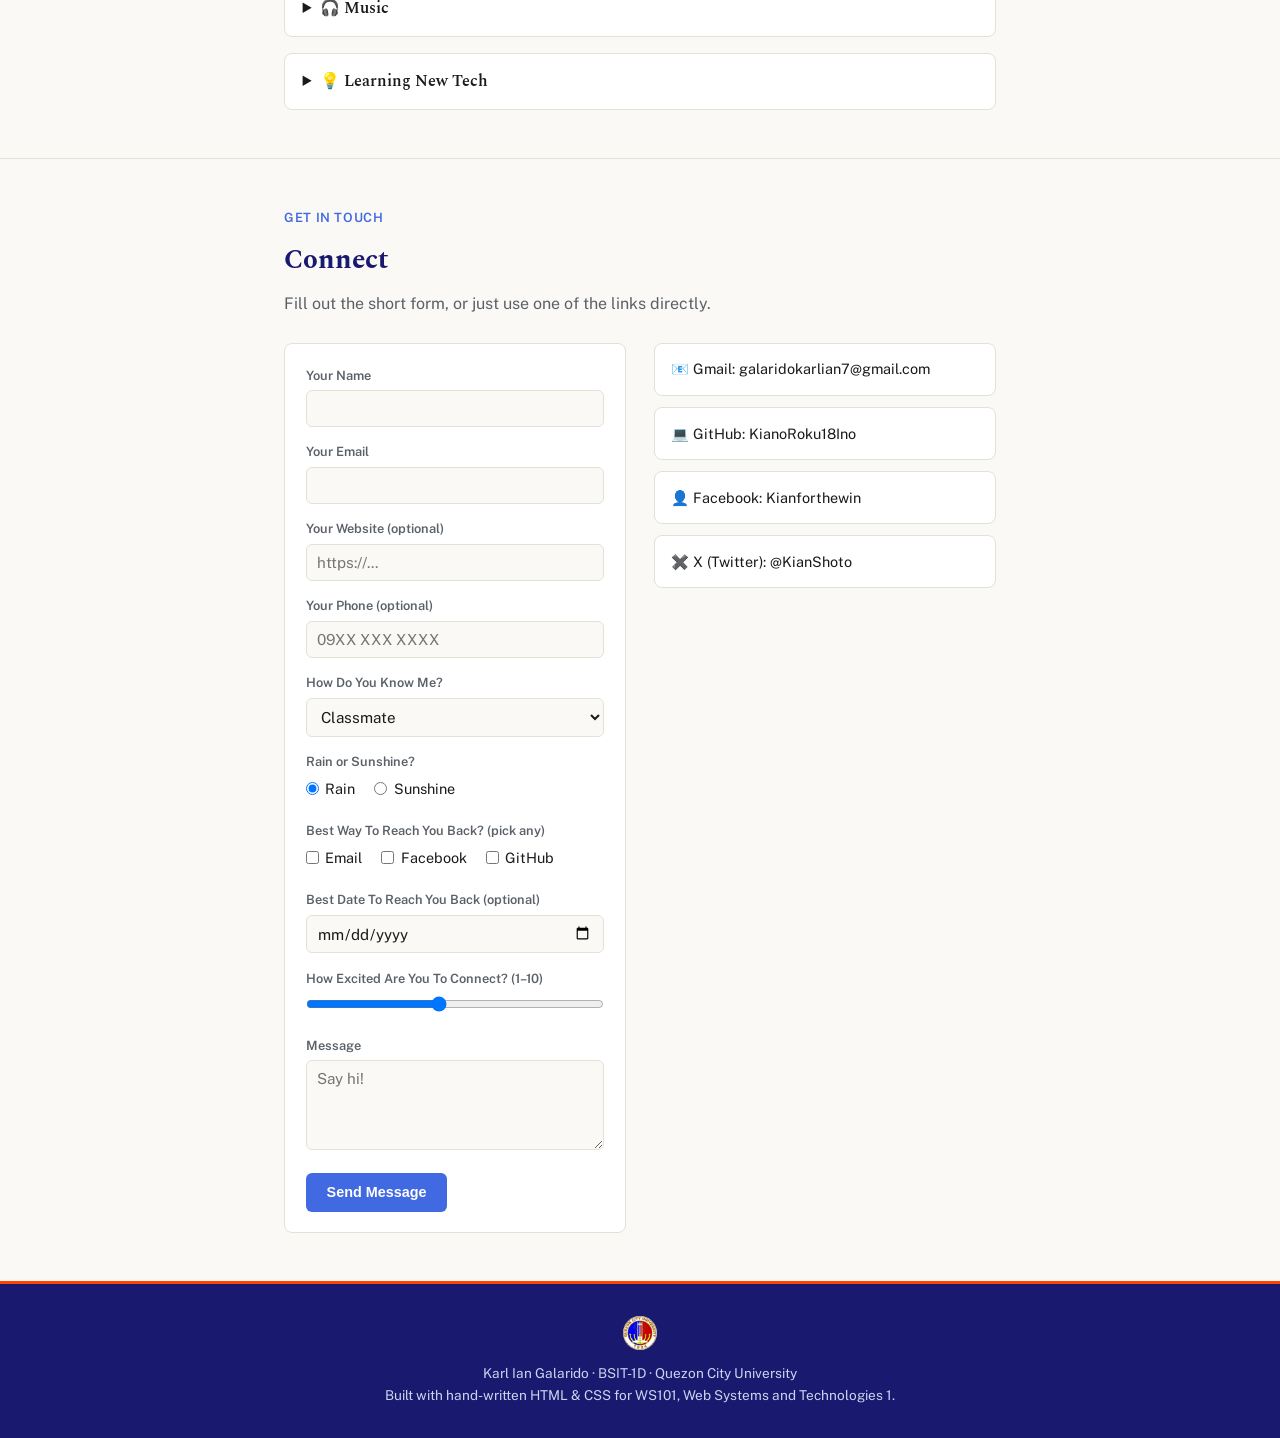
==== commit 5290e82f: "Add files via upload" ====
--- a/index.html
+++ b/index.html
@@ -19,7 +19,7 @@
   <!-- this line tells the browser to use the phone's real screen
        width instead of showing a zoomed-out desktop view first -->
   <meta name="viewport" content="width=device-width, initial-scale=1.0" />
-  <title>Karl Ian Galarido — Personal Web Page</title>
+  <title>Karl Ian Galarido | Personal Web Page</title>
   <meta name="description" content="Personal web page of Karl Ian Ranay Galarido, 1st Year BSIT student at Quezon City University." />
   <!-- linking my external CSS file, as required by the activity -->
   <link rel="stylesheet" href="style.css" />
@@ -51,9 +51,9 @@
       <div class="wrap">
         <img class="profile-photo" src="assets/images/profile.jpg" alt="Photo of Karl Ian Galarido" />
         <h1>Karl Ian R. Galarido</h1>
-        <p class="role-line">1st Year BSIT-1D &middot; Quezon City University</p>
+        <p class="role-line">1st Year <abbr title="Bachelor of Science in Information Technology">BSIT</abbr>-1D &middot; Quezon City University</p>
         <p class="tagline">
-          Web Systems and Technologies 1 (WS101) student page —
+          Web Systems and Technologies 1 (<abbr title="Web Systems and Technologies 1">WS101</abbr>) student page,
           built with plain HTML and CSS, no frameworks, no JavaScript.
         </p>
       </div>
@@ -75,12 +75,20 @@
         <p>
           I'm a first-year BSIT student at Quezon City University,
           currently focused on building a solid foundation in my
-          major program subjects — Introduction to Computing (CC101),
+          major program subjects: Introduction to Computing (CC101),
           Fundamentals of Programming (CC102), and Web Systems and
-          Technologies 1 (WS101). Outside of coursework, I'm generally
-          curious about technology and enjoy learning how things
-          work under the hood.
+          Technologies 1 (WS101). Outside of coursework, I'm
+          <em>genuinely</em> curious about technology and enjoy
+          learning how things work under the hood.
         </p>
+
+        <!-- a short personal motto as a pull-quote. Pulled from my
+             own words in the bio paragraph right above instead of
+             writing something new from scratch, since a motto
+             should actually sound like me. -->
+        <blockquote class="motto">
+          <p>Still learning how everything under the hood actually works.</p>
+        </blockquote>
 
         <!-- QCU / ROTC badges — each one is just a link with a
              small logo and a bit of text inside it -->
@@ -91,15 +99,28 @@
           </a>
           <a class="mini-badge" href="https://www.facebook.com/qcurotcunitpage" target="_blank" rel="noopener">
             <img src="assets/images/rotc-crest.jpg" alt="" />
-            NSTP 1 &middot; ROTC
+            <abbr title="National Service Training Program">NSTP</abbr> 1 &middot; <abbr title="Reserve Officers' Training Corps">ROTC</abbr>
           </a>
         </div>
 
         <!-- a photo of my current university, right under the QCU
              badge above it — the same "put a real photo next to the
              text" idea I used for JFBSHS and Eclaro further down in
-             Academics -->
-        <img class="school-photo" src="assets/images/qcu-campus.png" alt="Quezon City University campus building" />
+             Academics. Wrapped in <figure>/<figcaption> now instead
+             of a bare <img> — figcaption is the correct tag for a
+             caption that belongs to one specific image, not just
+             any paragraph sitting near it. -->
+        <figure class="school-figure">
+          <img class="school-photo" src="assets/images/qcu-campus.png" alt="Quezon City University campus building" />
+          <figcaption><abbr title="Quezon City University">QCU</abbr> main campus.</figcaption>
+        </figure>
+
+        <!-- College of Computer Studies seal — my specific college
+             within QCU, where the BSIT program is housed -->
+        <figure class="school-figure">
+          <img class="school-photo" src="assets/images/ccs-seal.jpg" alt="Quezon City University College of Computer Studies seal" />
+          <figcaption>College of Computer Studies, my college within QCU.</figcaption>
+        </figure>
 
         <!-- <details> is a native HTML tag that gives me a free
              show/hide box. I did not write any JavaScript for
@@ -152,7 +173,7 @@
       <div class="wrap">
         <span class="eyebrow">Academic Achievements</span>
         <h2>Academics</h2>
-        <p class="lede">My honors first, then my full official grades underneath — click a grade level to open its report card.</p>
+        <p class="lede">My honors first, then my full official grades underneath. Click a grade level to open its report card.</p>
 
         <div class="badge-row">
           <div class="badge-card">
@@ -174,15 +195,18 @@
 
         <!-- Grade 10 -->
         <details class="report-box">
-          <summary>Grade 10 — Judge Feliciano Belmonte Sr. HS (GA 93)</summary>
+          <summary>Grade 10 &middot; Judge Feliciano Belmonte Sr. HS (GA 93)</summary>
           <!-- a photo of the actual school building, so this
                report card isn't just a wall of numbers -->
-          <img class="school-photo" src="assets/images/jfbshs-photo.jpg" alt="Judge Feliciano Belmonte Sr. High School building" />
+          <figure class="school-figure">
+            <img class="school-photo" src="assets/images/jfbshs-photo.jpg" alt="Judge Feliciano Belmonte Sr. High School building" />
+            <figcaption>Judge Feliciano Belmonte Sr. High School, Grade 10.</figcaption>
+          </figure>
           <!-- this IS a real table: subjects down the rows, quarters
                across the columns. That row/column relationship is
                why I used a <table> here instead of another <ul> -->
           <table>
-            <caption>Report on Learning Progress Achievement — SY 2022&ndash;2023</caption>
+            <caption>Report on Learning Progress Achievement &middot; SY 2022&ndash;2023</caption>
             <thead>
               <tr><th scope="col">Learning Area</th><th scope="col">Q1</th><th scope="col">Q2</th><th scope="col">Q3</th><th scope="col">Q4</th><th scope="col">Final</th></tr>
             </thead>
@@ -202,10 +226,13 @@
 
         <!-- Grade 11 -->
         <details class="report-box">
-          <summary>Grade 11 — Eclaro Academy, Inc. (SY 2023&ndash;2024)</summary>
+          <summary>Grade 11 &middot; Eclaro Academy, Inc. (SY 2023&ndash;2024)</summary>
           <!-- a photo of the school's own signage, same idea as the
                building photo on the Grade 10 report card above -->
-          <img class="school-photo" src="assets/images/eclaro-photo.jpg" alt="Eclaro Academy signage" />
+          <figure class="school-figure">
+            <img class="school-photo" src="assets/images/eclaro-photo.jpg" alt="Eclaro Academy signage" />
+            <figcaption>Eclaro Academy, Inc.: Grade 11 and Grade 12.</figcaption>
+          </figure>
           <table>
             <caption>1st Semester Final Grades</caption>
             <thead><tr><th scope="col">Subject</th><th scope="col">1st Qtr</th><th scope="col">2nd Qtr</th><th scope="col">Final</th></tr></thead>
@@ -246,7 +273,7 @@
 
         <!-- Grade 12 -->
         <details class="report-box">
-          <summary>Grade 12 — Eclaro Academy, Inc. (GWA 95, High Honors)</summary>
+          <summary>Grade 12 &middot; Eclaro Academy, Inc. (GWA 95, High Honors)</summary>
           <table>
             <caption>1st Semester Final Grades</caption>
             <thead><tr><th scope="col">Subject</th><th scope="col">1st Qtr</th><th scope="col">2nd Qtr</th><th scope="col">Final</th></tr></thead>
@@ -295,7 +322,7 @@
       <div class="wrap">
         <span class="eyebrow">Personal Interests</span>
         <h2>Hobbies &amp; Games</h2>
-        <p class="lede">What I actually spend my free time on — tap a hobby to open it.</p>
+        <p class="lede">What I actually spend my free time on. Tap a hobby to open it.</p>
 
         <h3 class="mini-title">Hobbies</h3>
         <!-- each hobby is now its own <details> box, same show/hide
@@ -315,27 +342,27 @@
                the rights to host. -->
           <dl class="dl-list">
             <dt><a href="https://wutheringwaves.kurogames.com/en/" target="_blank" rel="noopener">Wuthering Waves</a></dt>
-            <dd>Open-world action RPG &mdash; Kuro Games.</dd>
+            <dd>Open-world action RPG, by Kuro Games.</dd>
             <dt><a href="https://genshin.hoyoverse.com/en/" target="_blank" rel="noopener">Genshin Impact</a></dt>
-            <dd>Open-world gacha RPG &mdash; HoYoverse.</dd>
+            <dd>Open-world gacha RPG, by HoYoverse.</dd>
             <dt><a href="https://www.arknights.global/" target="_blank" rel="noopener">Arknights</a></dt>
-            <dd>Tower-defense gacha strategy &mdash; Hypergryph.</dd>
+            <dd>Tower-defense gacha strategy, by Hypergryph.</dd>
             <dt><a href="https://nte.perfectworld.com/" target="_blank" rel="noopener">Neverness to Everness</a></dt>
-            <dd>Open-world urban fantasy RPG &mdash; Perfect World.</dd>
+            <dd>Open-world urban fantasy RPG, by Perfect World.</dd>
             <dt><a href="https://duetnightabyss.dna-panstudio.com/en" target="_blank" rel="noopener">Duet Night Abyss</a></dt>
-            <dd>Action RPG &mdash; NetEase.</dd>
+            <dd>Action RPG, by NetEase.</dd>
             <dt><a href="https://callofdragons.farlightgames.com/" target="_blank" rel="noopener">Call of Dragons</a></dt>
-            <dd>Strategy / RTS &mdash; Farlight Games.</dd>
+            <dd>Strategy / RTS, by Farlight Games.</dd>
             <dt><a href="https://www.wherewindsmeetgame.com/m/" target="_blank" rel="noopener">Where Winds Meet</a></dt>
-            <dd>Open-world wuxia action RPG &mdash; Everstone Studio.</dd>
+            <dd>Open-world wuxia action RPG, by Everstone Studio.</dd>
             <dt><a href="https://m.mobilelegends.com/" target="_blank" rel="noopener">Mobile Legends: Bang Bang</a></dt>
-            <dd>5v5 MOBA &mdash; Moonton.</dd>
+            <dd>5v5 MOBA, by Moonton.</dd>
             <dt><a href="https://www.callofduty.com/mobile" target="_blank" rel="noopener">Call of Duty: Mobile</a></dt>
-            <dd>FPS &mdash; Activision.</dd>
+            <dd>FPS, by Activision.</dd>
             <dt><a href="https://www.minecraft.net/" target="_blank" rel="noopener">Minecraft</a></dt>
-            <dd>Sandbox survival &amp; building &mdash; Mojang.</dd>
+            <dd>Sandbox survival &amp; building, by Mojang.</dd>
             <dt><a href="https://www.roblox.com/" target="_blank" rel="noopener">Roblox</a></dt>
-            <dd>User-generated game platform &mdash; Roblox Corp.</dd>
+            <dd>User-generated game platform, by Roblox Corp.</dd>
           </dl>
         </details>
 
@@ -351,7 +378,7 @@
             <dt>Flow</dt>
             <dd>Favorite movie.</dd>
           </dl>
-          <p class="placeholder-note">Anime list &mdash; still deciding on favorites, will fill this in later.</p>
+          <p class="placeholder-note">Anime list: still deciding on favorites, will fill this in later.</p>
         </details>
 
         <details class="report-box">
@@ -361,12 +388,12 @@
 
         <details class="report-box">
           <summary>🎧 Music</summary>
-          <p class="placeholder-note">List coming soon &mdash; planning to list it the way Spotify does: song title, artist, maybe the label, once I've picked favorites.</p>
+          <p class="placeholder-note">List coming soon. Planning to list it the way Spotify does: song title, artist, maybe the label, once I've picked favorites.</p>
         </details>
 
         <details class="report-box">
           <summary>💡 Learning New Tech</summary>
-          <p class="placeholder-note">Whatever I'm picking up outside of coursework at the moment &mdash; right now that's mostly just going deeper on HTML/CSS through this activity itself.</p>
+          <p class="placeholder-note">Whatever I'm picking up outside of coursework at the moment. Right now that's mostly just going deeper on HTML/CSS through this activity itself.</p>
         </details>
       </div>
     </section>
@@ -401,6 +428,15 @@
                    browser checks this looks like a real web address
                    before letting the form submit -->
               <input type="url" id="visitor-site" name="Website" placeholder="https://..." />
+            </div>
+            <div class="form-row">
+              <label for="visitor-phone">Your Phone (optional)</label>
+              <!-- type="tel" does not format-check the way
+                   email/url do — phone formats vary too much
+                   country to country for the browser to guess — but
+                   it still tells phones to show a numeric keypad
+                   instead of a full keyboard -->
+              <input type="tel" id="visitor-phone" name="Phone" placeholder="09XX XXX XXXX" />
             </div>
             <div class="form-row">
               <label for="visitor-how">How Do You Know Me?</label>
@@ -441,6 +477,13 @@
               </div>
             </fieldset>
             <div class="form-row">
+              <label for="visitor-date">Best Date To Reach You Back (optional)</label>
+              <!-- type="date" gives a real date picker instead of a
+                   typed text field, so there is no wrong format to
+                   type -->
+              <input type="date" id="visitor-date" name="Preferred contact date" />
+            </div>
+            <div class="form-row">
               <label for="visitor-hype">How Excited Are You To Connect? (1&ndash;10)</label>
               <!-- type="range" gives me a slider instead of typed
                    text — min/max set the two ends, value sets where
@@ -456,12 +499,18 @@
             <button type="submit">Send Message</button>
           </form>
 
-          <ul class="link-list">
-            <li><a href="mailto:galaridokarlian7@gmail.com">📧 Gmail — galaridokarlian7@gmail.com</a></li>
-            <li><a href="https://github.com/KianoRoku18Ino" target="_blank" rel="noopener">💻 GitHub — KianoRoku18Ino</a></li>
-            <li><a href="https://www.facebook.com/Kianforthewin" target="_blank" rel="noopener">👤 Facebook — Kianforthewin</a></li>
-            <li><a href="https://x.com/KianShoto" target="_blank" rel="noopener">✖️ X (Twitter) — @KianShoto</a></li>
-          </ul>
+          <!-- <address> is the correct semantic tag for "contact
+               info for whoever owns this page" — exactly what this
+               list of direct links is, so I wrapped it instead of
+               leaving it as a bare <ul> -->
+          <address>
+            <ul class="link-list">
+              <li><a href="mailto:galaridokarlian7@gmail.com">📧 Gmail: galaridokarlian7@gmail.com</a></li>
+              <li><a href="https://github.com/KianoRoku18Ino" target="_blank" rel="noopener">💻 GitHub: KianoRoku18Ino</a></li>
+              <li><a href="https://www.facebook.com/Kianforthewin" target="_blank" rel="noopener">👤 Facebook: Kianforthewin</a></li>
+              <li><a href="https://x.com/KianShoto" target="_blank" rel="noopener">✖️ X (Twitter): @KianShoto</a></li>
+            </ul>
+          </address>
         </div>
       </div>
     </section>
@@ -472,7 +521,7 @@
     <div class="wrap">
       <img src="assets/images/qcu-seal.webp" alt="Quezon City University seal" />
       <p>Karl Ian Galarido &middot; BSIT-1D &middot; Quezon City University</p>
-      <p>Built with hand-written HTML &amp; CSS for WS101 — Web Systems and Technologies 1.</p>
+      <p>Built with hand-written HTML &amp; CSS for WS101, Web Systems and Technologies 1.</p>
     </div>
   </footer>
 
--- a/style.css
+++ b/style.css
@@ -19,23 +19,24 @@
    look like the browser's plain default font. */
 @import url('https://fonts.googleapis.com/css2?family=Spectral:wght@500;600;700&family=Public+Sans:wght@400;500;600;700&display=swap');
 
-/* My colors, kept in one place. I switched these to Quezon City
-   University's actual brand colors, pulled straight from the QCU
-   website's own source (its Kadence theme CSS defines
-   --global-palette1: #004e98 for its navy and --global-palette2:
-   #ff6700 for its orange; #2b6cb0 is the blue their heading text
-   and links use). Renamed --red/--gold to --accent-blue/
-   --accent-orange since they no longer hold red or gold anymore —
-   a variable name should say what color it actually is.
+/* My colors, kept in one place. These used to be exact hex codes
+   pulled from QCU's own website. I switched them to CSS's built-in
+   named colors instead — plain English words like "steelblue"
+   right where the color is defined, easier to read at a glance
+   than a hex code. Trade-off, and worth being honest about it:
+   none of CSS's 147 named colors hits QCU's exact blue/orange, so
+   this reads as "QCU-inspired" rather than pixel-for-pixel QCU's
+   real brand color. Picked each one to still look distinct from
+   the others, not just individually close.
    Anywhere I write var(--navy) below, it means "use this color".
    If I ever want to change my blue, I only have to edit it here
    once instead of hunting through the whole file. */
 :root {
-  --navy: #004E98;
-  --navy-deep: #002C56;
-  --accent-blue: #2B6CB0;
-  --accent-orange: #FF6700;
-  --accent-orange-soft: #FFE4CC;
+  --navy: steelblue;
+  --navy-deep: midnightblue;
+  --accent-blue: royalblue;
+  --accent-orange: orangered;
+  --accent-orange-soft: bisque;
   --bg: #FAF9F5;
   --white: #FFFFFF;
   --text: #1A1A1A;
@@ -62,6 +63,24 @@
 
 a { color: var(--navy); }
 img { max-width: 100%; display: block; }
+/* <address> comes with italic text by default in every browser —
+   turning that off since nothing else on the page uses italic for
+   emphasis this way, and the link-list styling already makes this
+   block visually distinct on its own */
+address { font-style: normal; }
+/* the dotted underline abbr gets by default already signals "this
+   has a tooltip" — cursor: help reinforces that on hover */
+abbr[title] { cursor: help; }
+
+/* ACCESSIBILITY — a visible outline for keyboard users tabbing
+   through the page. :focus-visible (not plain :focus) means this
+   only shows up for keyboard/tab navigation, not for a mouse click,
+   which is the behavior browsers use it for. */
+a:focus-visible, button:focus-visible, input:focus-visible,
+select:focus-visible, textarea:focus-visible, summary:focus-visible {
+  outline: 3px solid var(--accent-orange);
+  outline-offset: 2px;
+}
 
 h1, h2, h3 {
   font-family: 'Spectral', Georgia, serif;
@@ -134,7 +153,7 @@
 }
 .brand img { width: 26px; height: 26px; border-radius: 50%; }
 .topnav nav { display: flex; gap: 1.1rem; flex-wrap: wrap; }
-.topnav a { color: #C9D6EE; text-decoration: none; font-size: 0.85rem; }
+.topnav a { color: #C9D6EE; text-decoration: none; font-size: 0.85rem; transition: color 0.15s ease; }
 .topnav a:hover { color: var(--accent-orange); }
 
 /* 4b. HERO */
@@ -168,20 +187,24 @@
   text-decoration: none;
   color: var(--text);
   font-size: 0.85rem;
+  transition: border-color 0.15s ease;
 }
 .mini-badge:hover { border-color: var(--navy); }
 .mini-badge img { width: 24px; height: 24px; border-radius: 50%; }
 
-/* my hobbies and currently-playing lists, in the Interests section
-   further down the page — plain bullet points. I let the browser's
-   own default disc marker show and only added spacing between
-   items, instead of turning these into styled cards or pills. */
-.bullet-list {
-  list-style: disc;
-  padding-left: 1.3rem;
-}
-.bullet-list li { margin-bottom: 0.5rem; }
-.bullet-list a { color: var(--navy); }
+/* my personal motto, styled as a pull-quote — a left border and
+   italic serif type is the common visual convention for a
+   <blockquote>, so I leaned into that instead of inventing a new
+   look for it */
+.motto {
+  border-left: 3px solid var(--accent-orange);
+  padding-left: 1rem;
+  margin: 1.4rem 0;
+  font-family: 'Spectral', Georgia, serif;
+  font-size: 1.1rem;
+  font-style: italic;
+  color: var(--navy-deep);
+}
 
 /* the <dl> pairs used in a few places — the Gaming/Anime lists
    under Interests, and the Student Organizations list below. dt is
@@ -246,6 +269,7 @@
 /* a plain photo dropped inside a report box — capped height so a
    tall photo doesn't push the table too far down the page */
 .school-photo { width: 100%; max-height: 220px; object-fit: cover; border-radius: 6px; margin-top: 0.8rem; }
+.school-figure figcaption { font-size: 0.78rem; color: var(--text-light); margin-top: 0.35rem; text-align: center; }
 
 /* real <table> markup, used only where the data actually has
    rows and columns — my grade reports */
@@ -312,8 +336,12 @@
   padding: 0.7rem 1.3rem;
   border-radius: 6px;
   cursor: pointer;
-}
-button[type="submit"]:hover { background: #A50E1E; }
+  transition: background 0.15s ease;
+}
+/* was a hardcoded hex left over from before I renamed --red to
+   --accent-blue — it never got updated, so it had drifted off the
+   palette entirely. var(--navy) keeps it in the same blue family. */
+button[type="submit"]:hover { background: var(--navy); }
 
 .link-list { list-style: none; display: flex; flex-direction: column; gap: 0.7rem; }
 .link-list a {
@@ -325,6 +353,7 @@
   text-decoration: none;
   color: var(--text);
   font-size: 0.9rem;
+  transition: border-color 0.15s ease;
 }
 .link-list a:hover { border-color: var(--navy); }
 
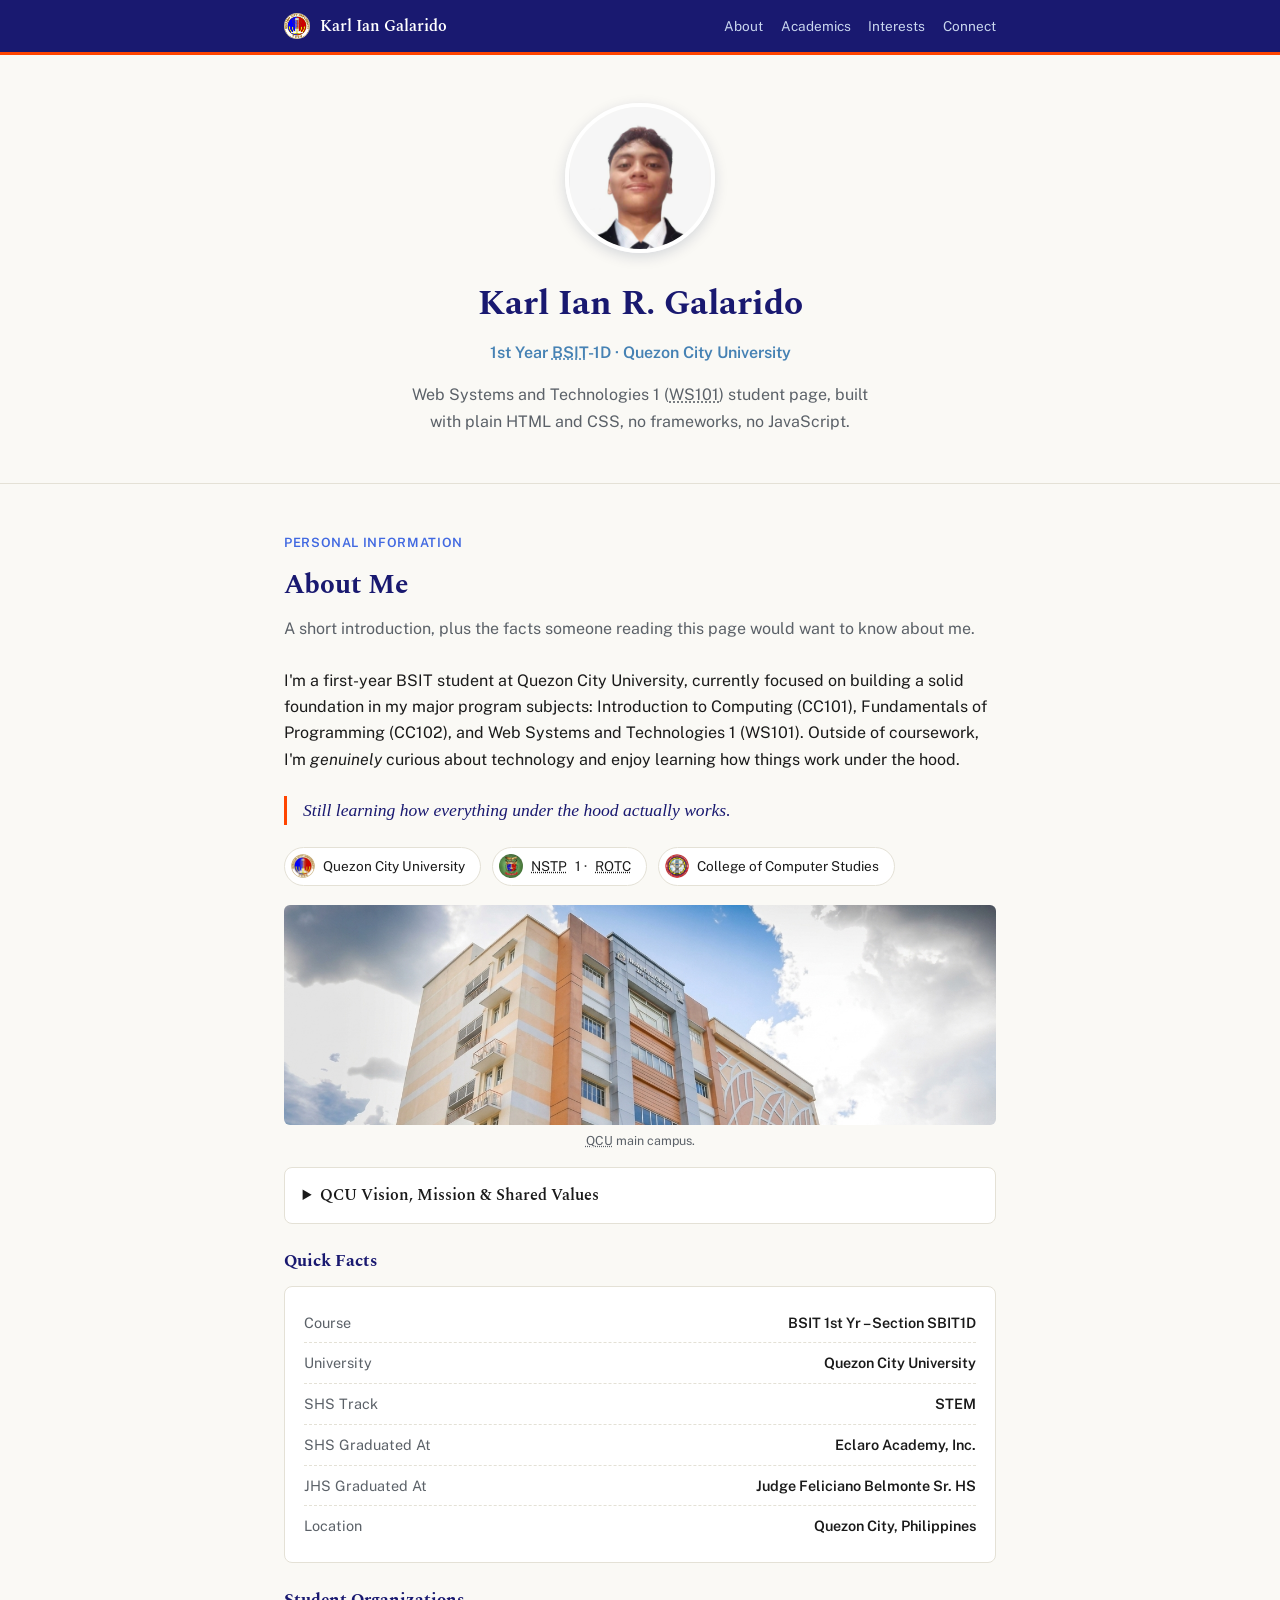
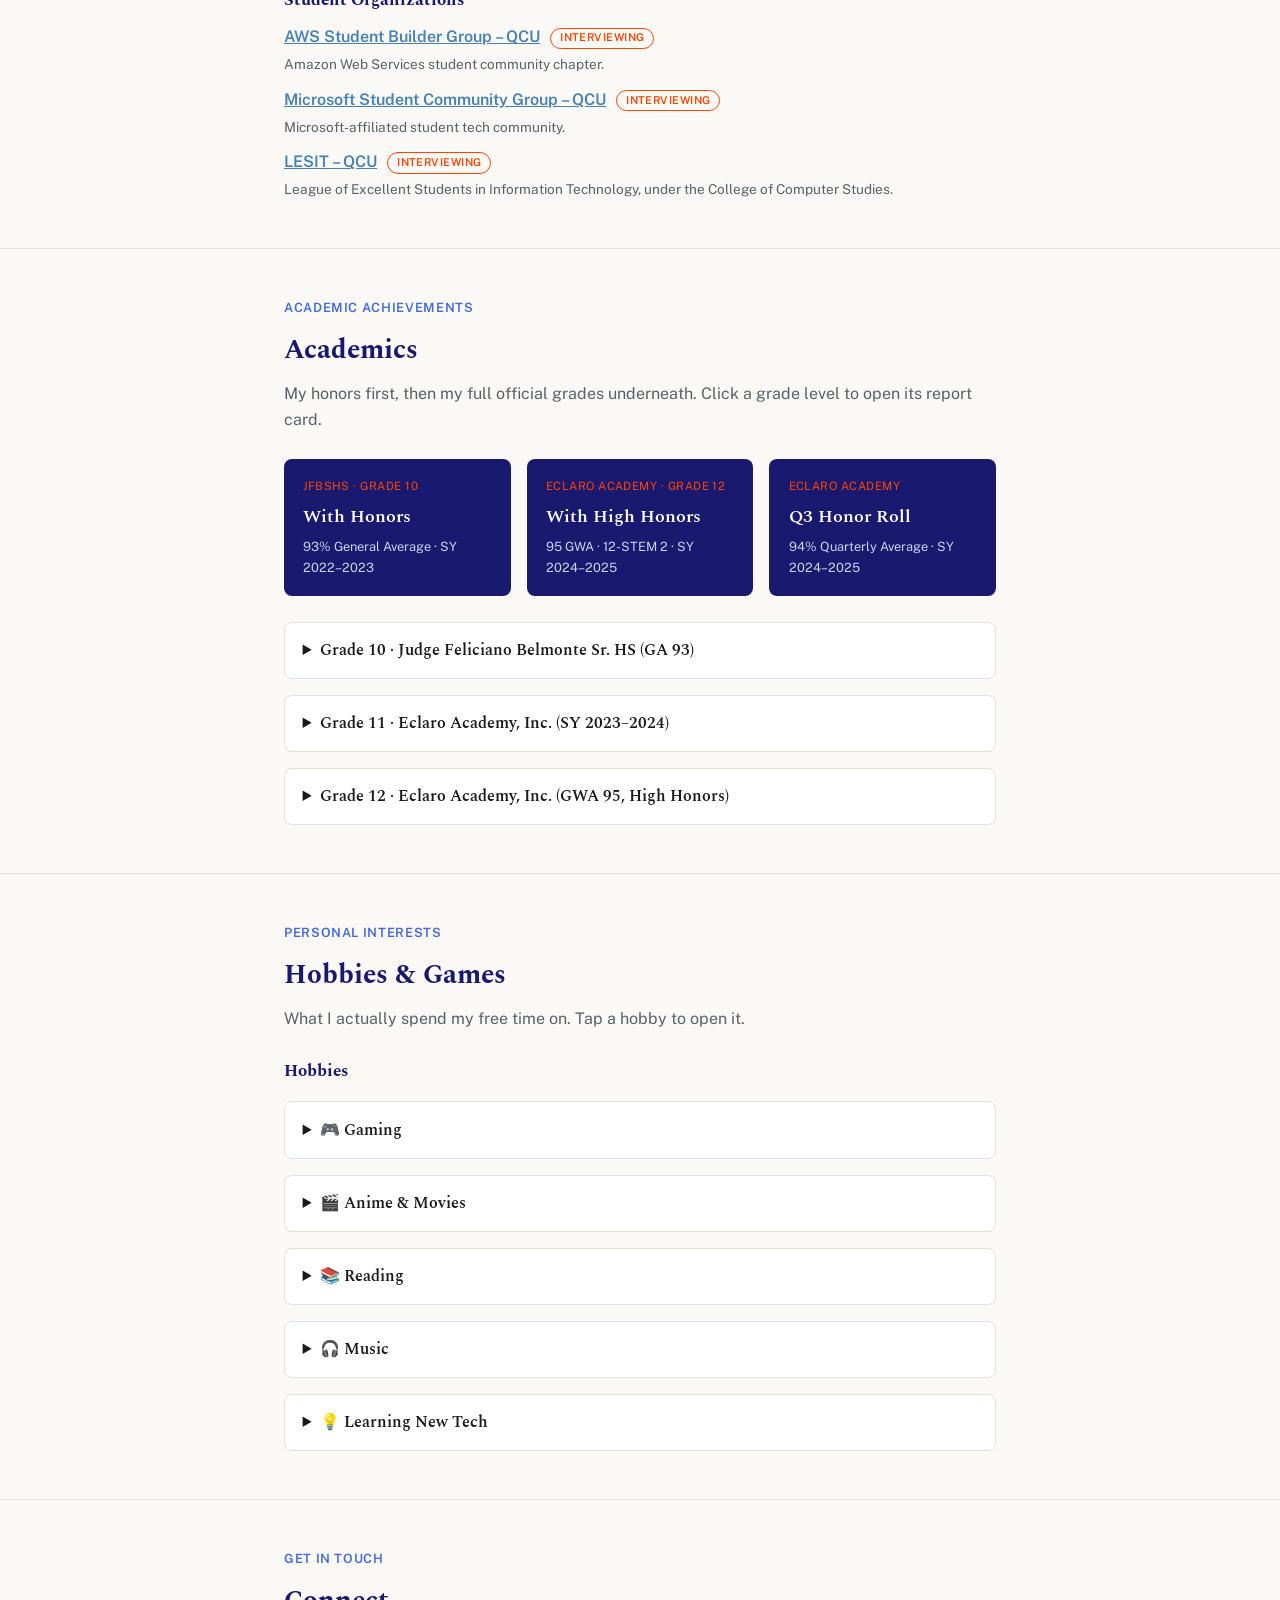
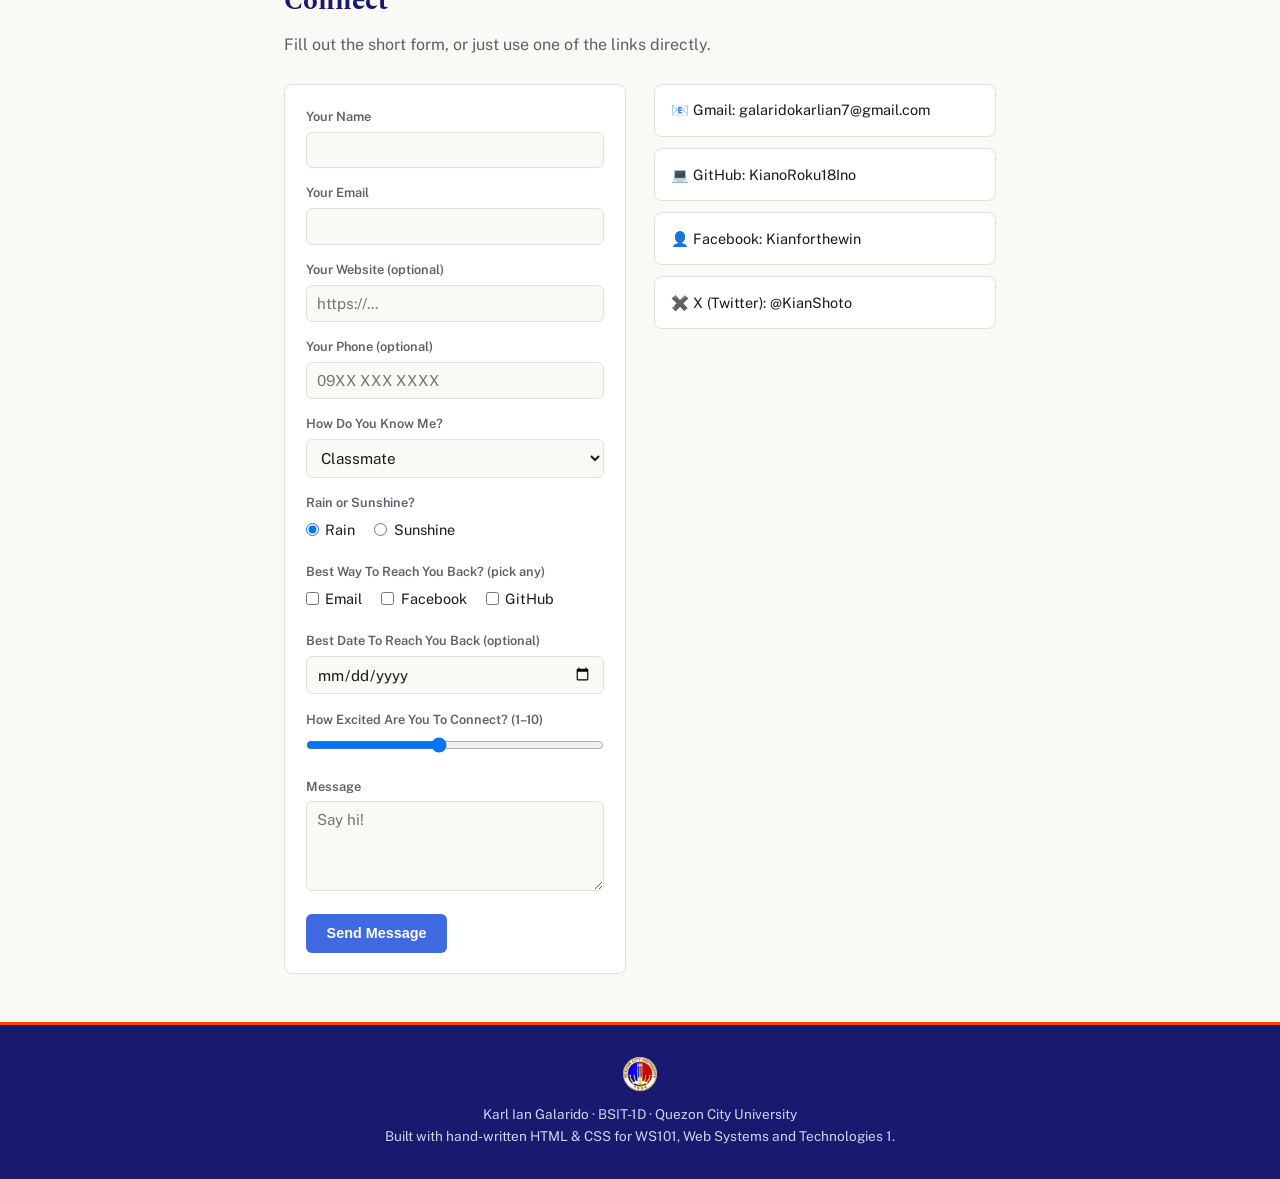
==== commit b8633fe8: "Add files via upload" ====
--- a/index.html
+++ b/index.html
@@ -90,8 +90,12 @@
           <p>Still learning how everything under the hood actually works.</p>
         </blockquote>
 
-        <!-- QCU / ROTC badges — each one is just a link with a
-             small logo and a bit of text inside it -->
+        <!-- QCU / ROTC / CCS badges — each one is just a link with
+             a small logo and a bit of text inside it. CCS used to be
+             its own big <figure> down below, which broke the visual
+             set these three badges are supposed to be — moved it up
+             here instead, sized and styled exactly like the other
+             two. -->
         <div class="badge-links">
           <a class="mini-badge" href="https://qcu.edu.ph/" target="_blank" rel="noopener">
             <img src="assets/images/qcu-seal.webp" alt="" />
@@ -101,25 +105,22 @@
             <img src="assets/images/rotc-crest.jpg" alt="" />
             <abbr title="National Service Training Program">NSTP</abbr> 1 &middot; <abbr title="Reserve Officers' Training Corps">ROTC</abbr>
           </a>
+          <a class="mini-badge" href="https://qcu.edu.ph/academics/colleges-and-courses-offered/college-of-information-technology/" target="_blank" rel="noopener">
+            <img src="assets/images/ccs-seal.jpg" alt="" />
+            College of Computer Studies
+          </a>
         </div>
 
-        <!-- a photo of my current university, right under the QCU
-             badge above it — the same "put a real photo next to the
+        <!-- a photo of my current university, right under the badge
+             row above it — the same "put a real photo next to the
              text" idea I used for JFBSHS and Eclaro further down in
-             Academics. Wrapped in <figure>/<figcaption> now instead
-             of a bare <img> — figcaption is the correct tag for a
-             caption that belongs to one specific image, not just
-             any paragraph sitting near it. -->
+             Academics. Wrapped in <figure>/<figcaption> instead of a
+             bare <img> — figcaption is the correct tag for a caption
+             that belongs to one specific image, not just any
+             paragraph sitting near it. -->
         <figure class="school-figure">
           <img class="school-photo" src="assets/images/qcu-campus.png" alt="Quezon City University campus building" />
           <figcaption><abbr title="Quezon City University">QCU</abbr> main campus.</figcaption>
-        </figure>
-
-        <!-- College of Computer Studies seal — my specific college
-             within QCU, where the BSIT program is housed -->
-        <figure class="school-figure">
-          <img class="school-photo" src="assets/images/ccs-seal.jpg" alt="Quezon City University College of Computer Studies seal" />
-          <figcaption>College of Computer Studies, my college within QCU.</figcaption>
         </figure>
 
         <!-- <details> is a native HTML tag that gives me a free
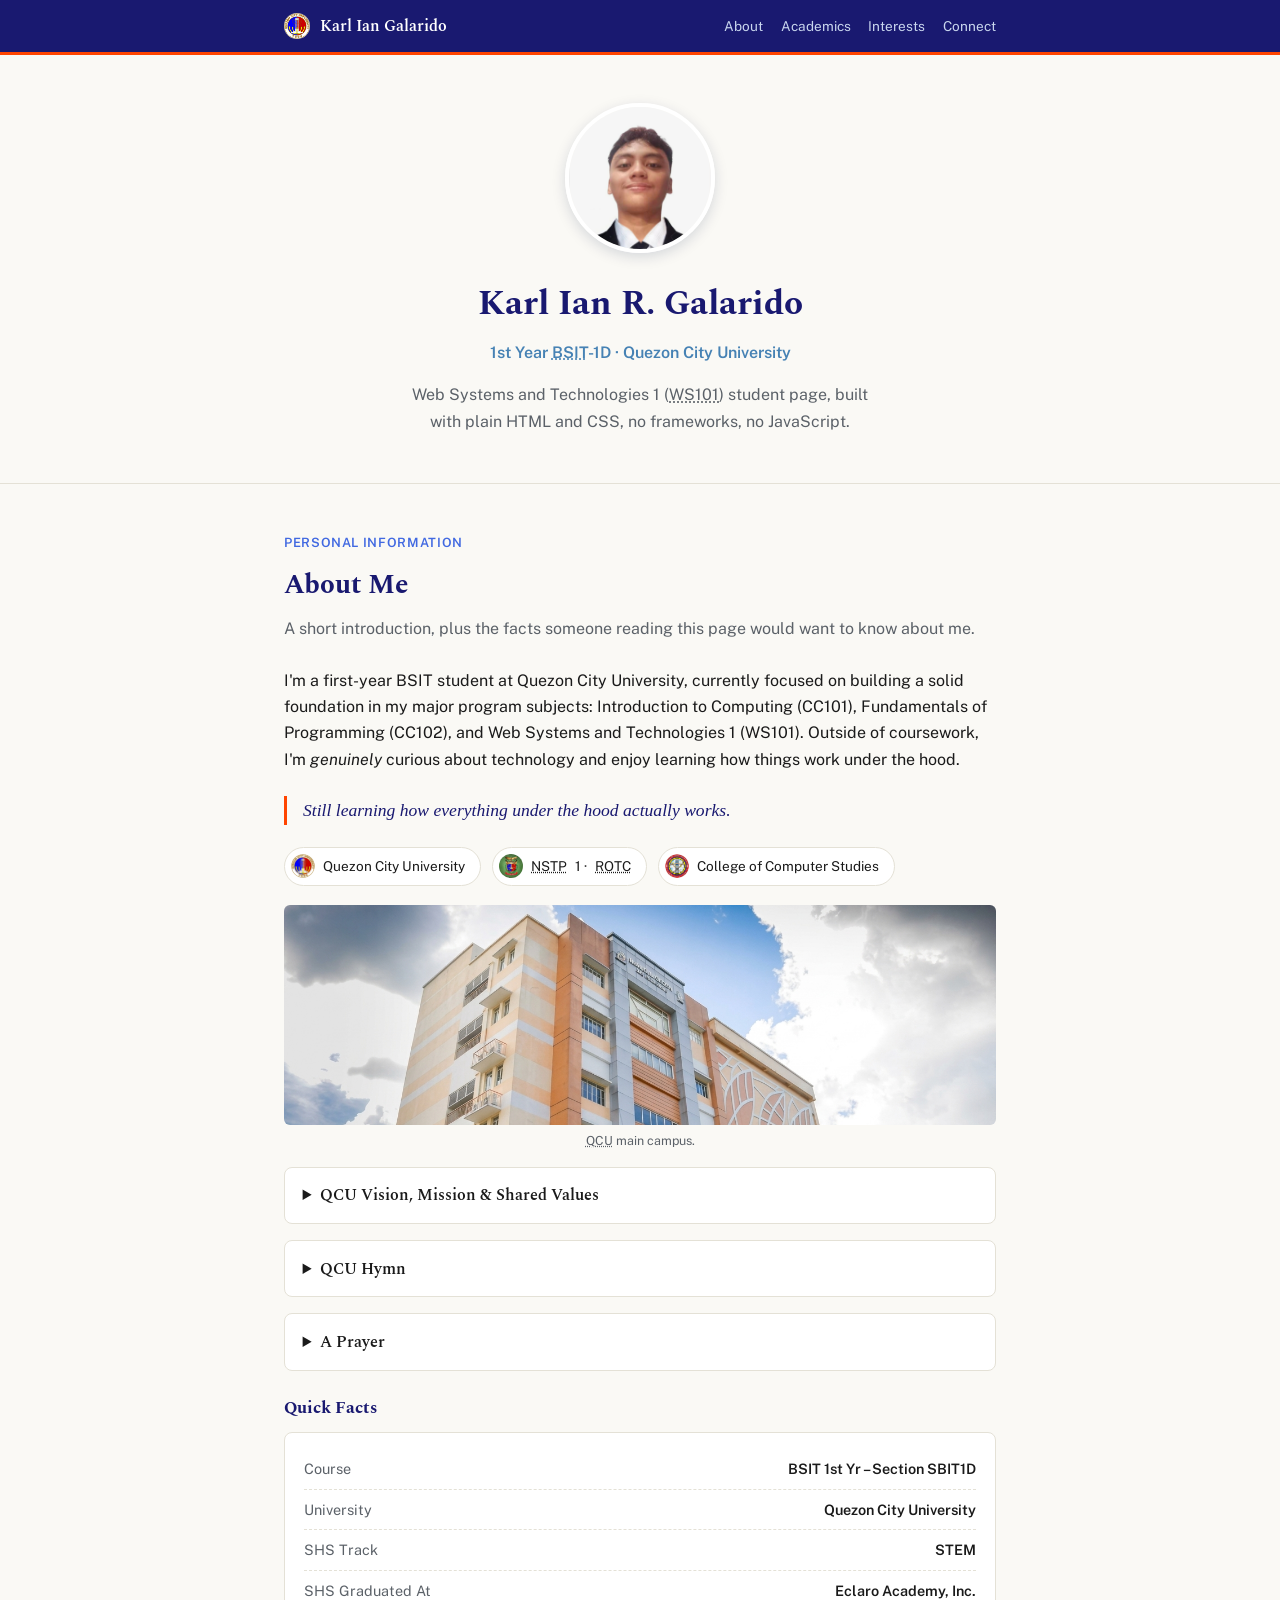
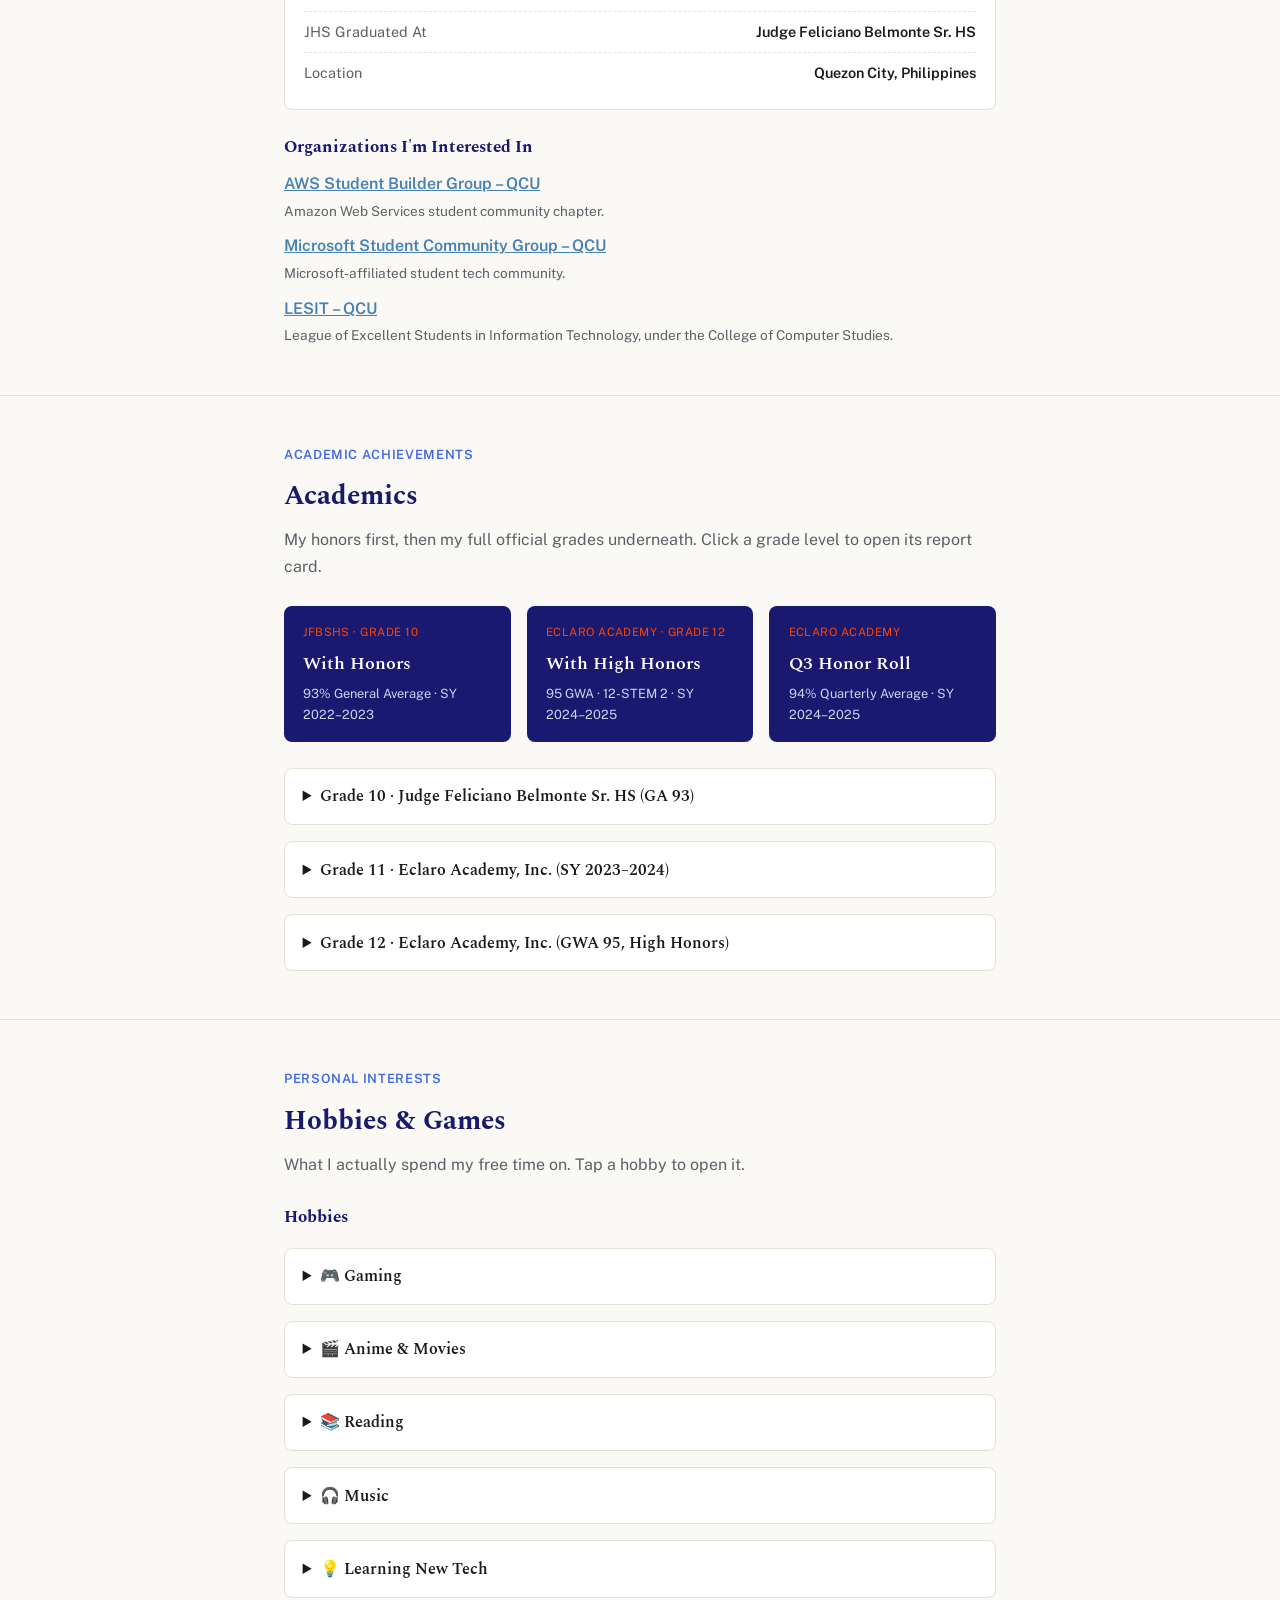
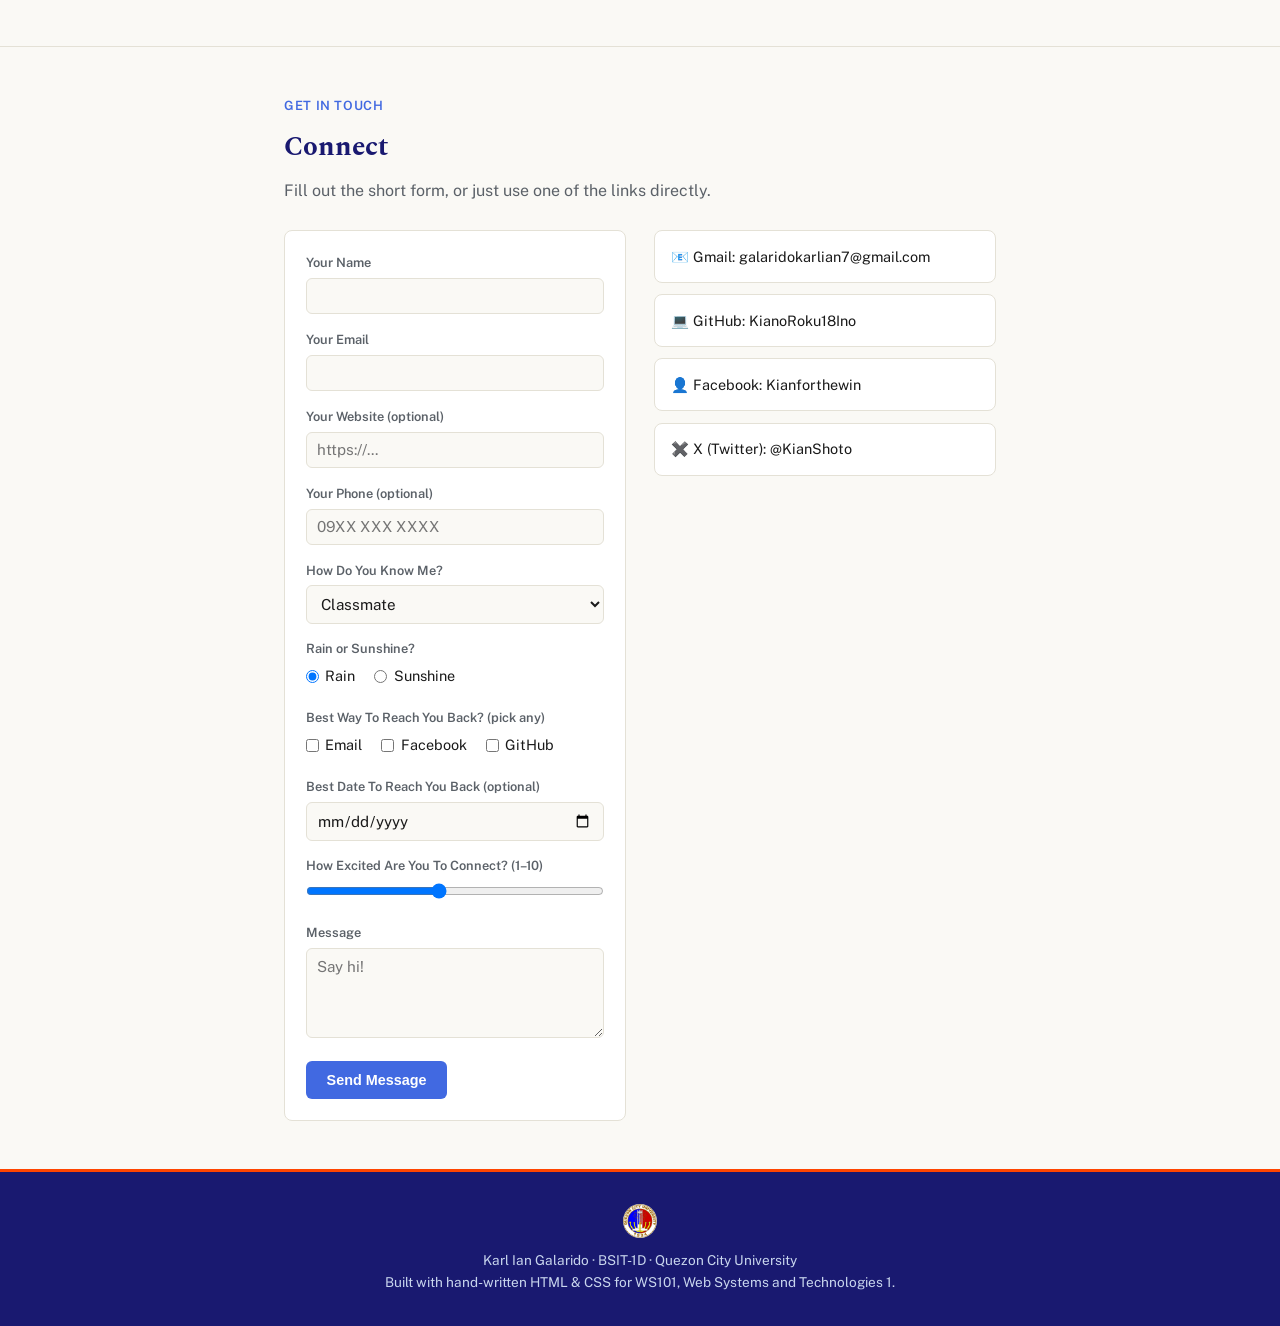
==== commit 4dea8791: "Add files via upload" ====
--- a/index.html
+++ b/index.html
@@ -137,6 +137,36 @@
           <p><strong>Shared Values (R.I.S.E.):</strong> Resiliency, Innovativeness, Stewardship, Equity.</p>
         </details>
 
+        <!-- QCU Hymn — embedded via <iframe> from the official
+             YouTube upload rather than a local video file. This is
+             the correct way to share someone else's copyrighted
+             recording: YouTube's own embed feature is built for
+             exactly this. I'm not transcribing the lyrics onto the
+             page for the same reason I don't reproduce song lyrics
+             anywhere else — a hymn is still a copyrighted song, even
+             one about my own school. Credits below are just naming
+             who made it, not reproducing their work. -->
+        <details class="info-box">
+          <summary>QCU Hymn</summary>
+          <div class="embed-box">
+            <iframe
+              src="https://www.youtube.com/embed/vEIv27nB988"
+              title="Quezon City University Hymn"
+              loading="lazy"
+              allowfullscreen>
+            </iframe>
+          </div>
+          <p class="credit-line">Originally performed by QCU Chorale. Remastered and arranged by Mr. Toto Sorioso and Dr. Bradford Antonio C. Martinez. Performed by Mr. Jerico Pastoril and Michaela Angelika Bobis.</p>
+        </details>
+
+        <!-- Prayer — audio not recorded/sourced yet, same pattern as
+             the placeholder notes under Interests further down: say
+             what's missing instead of leaving an empty section -->
+        <details class="info-box">
+          <summary>A Prayer</summary>
+          <p class="placeholder-note">Audio not added yet &mdash; still sourcing a properly licensed recording. Will drop in a real &lt;audio&gt; player with format fallbacks once that's sorted.</p>
+        </details>
+
         <h3 class="mini-title">Quick Facts</h3>
         <!-- my quick facts — a <ul> of label/value pairs, not a
              <table>, because this is not a grid of rows and
@@ -150,18 +180,18 @@
           <li><span class="fact-label">Location</span><span class="fact-value">Quezon City, Philippines</span></li>
         </ul>
 
-        <h3 class="mini-title">Student Organizations</h3>
-        <!-- I'm not an official member of any of these yet — still
-             in the interview stage for all three, so the tag next
-             to each one says exactly that instead of claiming a
-             membership I don't have. I'll update or remove
-             whichever ones don't work out once I hear back. -->
+        <h3 class="mini-title">Organizations I'm Interested In</h3>
+        <!-- not claiming membership in any of these — this is a
+             list of orgs I want to join, not orgs I'm already part
+             of, so the heading says exactly that instead of using a
+             status pill that goes stale the moment my situation
+             changes -->
         <dl class="dl-list">
-          <dt><a href="https://www.facebook.com/aws.qcu" target="_blank" rel="noopener">AWS Student Builder Group &ndash; QCU</a> <span class="status-tag">Interviewing</span></dt>
+          <dt><a href="https://www.facebook.com/aws.qcu" target="_blank" rel="noopener">AWS Student Builder Group &ndash; QCU</a></dt>
           <dd>Amazon Web Services student community chapter.</dd>
-          <dt><a href="https://www.facebook.com/MicrosoftStudentCommunityQCU" target="_blank" rel="noopener">Microsoft Student Community Group &ndash; QCU</a> <span class="status-tag">Interviewing</span></dt>
+          <dt><a href="https://www.facebook.com/MicrosoftStudentCommunityQCU" target="_blank" rel="noopener">Microsoft Student Community Group &ndash; QCU</a></dt>
           <dd>Microsoft-affiliated student tech community.</dd>
-          <dt><a href="https://www.facebook.com/qculesit" target="_blank" rel="noopener">LESIT &ndash; QCU</a> <span class="status-tag">Interviewing</span></dt>
+          <dt><a href="https://www.facebook.com/qculesit" target="_blank" rel="noopener">LESIT &ndash; QCU</a></dt>
           <dd>League of Excellent Students in Information Technology, under the College of Computer Studies.</dd>
         </dl>
       </div>
@@ -365,31 +395,160 @@
             <dt><a href="https://www.roblox.com/" target="_blank" rel="noopener">Roblox</a></dt>
             <dd>User-generated game platform, by Roblox Corp.</dd>
           </dl>
+
+          <h4>Genres I Enjoy</h4>
+          <!-- games I've actually played across genres, separate
+               from the currently-playing list above -->
+          <dl class="dl-list">
+            <dt>Action-RPG</dt>
+            <dd>Elden Ring, Diablo IV.</dd>
+            <dt>Open World</dt>
+            <dd>GTA V, Red Dead Redemption 2.</dd>
+            <dt>MMORPG</dt>
+            <dd>World of Warcraft, Final Fantasy XIV.</dd>
+            <dt>Gacha</dt>
+            <dd>Genshin Impact, Wuthering Waves.</dd>
+            <dt>Battle Royale</dt>
+            <dd>Fortnite, PUBG.</dd>
+            <dt>Sandbox</dt>
+            <dd>Minecraft, Terraria.</dd>
+          </dl>
         </details>
 
         <details class="report-box">
           <summary>🎬 Anime &amp; Movies</summary>
-          <!-- these two are my only real movie picks on the whole
-               page — removed the trailer embeds I used to have in a
-               separate Media section, so this list is the only place
-               they live now -->
+          <!-- these two are my only real favorite-movie picks on the
+               whole page — removed the trailer embeds I used to have
+               in a separate Media section, so this list is the only
+               place they live now -->
+          <h4>My Two Favorites</h4>
           <dl class="dl-list">
             <dt>The Wild Robot</dt>
             <dd>Favorite movie.</dd>
             <dt>Flow</dt>
             <dd>Favorite movie.</dd>
           </dl>
-          <p class="placeholder-note">Anime list: still deciding on favorites, will fill this in later.</p>
+
+          <h4>Movie Genres I've Watched</h4>
+          <dl class="dl-list">
+            <dt>Action</dt>
+            <dd>Mad Max: Fury Road, John Wick.</dd>
+            <dt>Sci-Fi</dt>
+            <dd>Blade Runner, Interstellar.</dd>
+            <dt>Fantasy</dt>
+            <dd>The Lord of the Rings, Pan's Labyrinth.</dd>
+            <dt>Thriller</dt>
+            <dd>Se7en, Gone Girl.</dd>
+            <dt>Animation</dt>
+            <dd>Spider-Man: Into the Spider-Verse, Spirited Away.</dd>
+            <dt>Superhero</dt>
+            <dd>The Dark Knight, Avengers: Endgame.</dd>
+          </dl>
+
+          <h4>Anime Genres I've Watched</h4>
+          <dl class="dl-list">
+            <dt>Shonen</dt>
+            <dd>Naruto, My Hero Academia.</dd>
+            <dt>Isekai</dt>
+            <dd>Re:Zero, That Time I Got Reincarnated as a Slime.</dd>
+            <dt>Psychological</dt>
+            <dd>Death Note, Paranoia Agent.</dd>
+            <dt>Supernatural</dt>
+            <dd>Jujutsu Kaisen, Mob Psycho 100.</dd>
+            <dt>Fantasy</dt>
+            <dd>Frieren, Made in Abyss.</dd>
+            <dt>Action</dt>
+            <dd>Demon Slayer, Chainsaw Man.</dd>
+          </dl>
         </details>
 
         <details class="report-box">
           <summary>📚 Reading</summary>
-          <p class="placeholder-note">List coming soon.</p>
+          <h4>Book &amp; Novel Genres I've Read</h4>
+          <dl class="dl-list">
+            <dt>Fantasy</dt>
+            <dd>Mistborn (Brandon Sanderson), The Name of the Wind.</dd>
+            <dt>Sci-Fi</dt>
+            <dd>Dune, The Three-Body Problem.</dd>
+            <dt>Mystery</dt>
+            <dd>The Silent Patient, And Then There Were None.</dd>
+            <dt>Thriller</dt>
+            <dd>Gone Girl, The Girl with the Dragon Tattoo.</dd>
+            <dt>Dystopian</dt>
+            <dd>1984, Brave New World.</dd>
+            <dt>Historical Fiction</dt>
+            <dd>All the Light We Cannot See, The Book Thief.</dd>
+          </dl>
+
+          <h4>Light Novel Genres I've Read</h4>
+          <dl class="dl-list">
+            <dt>Isekai</dt>
+            <dd>Re:Zero, Mushoku Tensei.</dd>
+            <dt>Fantasy</dt>
+            <dd>Overlord, The Rising of the Shield Hero.</dd>
+            <dt>Dark Fantasy</dt>
+            <dd>Goblin Slayer, Re:Zero.</dd>
+            <dt>Sci-Fi</dt>
+            <dd>Sword Art Online, Steins;Gate.</dd>
+            <dt>School Life</dt>
+            <dd>Classroom of the Elite, Oregairu.</dd>
+            <dt>Mystery</dt>
+            <dd>Hyouka, The Melancholy of Haruhi Suzumiya.</dd>
+          </dl>
+
+          <h4>Manga Genres I've Read</h4>
+          <dl class="dl-list">
+            <dt>Shonen</dt>
+            <dd>One Piece, Jujutsu Kaisen.</dd>
+            <dt>Seinen</dt>
+            <dd>Berserk, Vinland Saga.</dd>
+            <dt>Isekai</dt>
+            <dd>That Time I Got Reincarnated as a Slime, Mushoku Tensei.</dd>
+            <dt>Psychological</dt>
+            <dd>Death Note, Oyasumi Punpun.</dd>
+            <dt>Fantasy</dt>
+            <dd>Frieren: Beyond Journey's End, Fullmetal Alchemist.</dd>
+            <dt>Action</dt>
+            <dd>Chainsaw Man, Attack on Titan.</dd>
+          </dl>
+
+          <h4>Manhwa Genres I've Read</h4>
+          <dl class="dl-list">
+            <dt>Regression</dt>
+            <dd>Solo Leveling, Reincarnator.</dd>
+            <dt>System / Levelling</dt>
+            <dd>Solo Leveling, Omniscient Reader's Viewpoint.</dd>
+            <dt>Fantasy</dt>
+            <dd>Tower of God, Omniscient Reader's Viewpoint.</dd>
+            <dt>Action</dt>
+            <dd>The God of High School, Bastard.</dd>
+            <dt>Romance Fantasy</dt>
+            <dd>The Remarried Empress, Who Made Me a Princess.</dd>
+            <dt>Villainess</dt>
+            <dd>The Reason I Became a Villainess Novel, I'm the Villain's Mother.</dd>
+          </dl>
         </details>
 
         <details class="report-box">
           <summary>🎧 Music</summary>
-          <p class="placeholder-note">List coming soon. Planning to list it the way Spotify does: song title, artist, maybe the label, once I've picked favorites.</p>
+          <!-- artists I've actually listened to, sorted by genre —
+               not favorites, just what I've listened to across
+               different styles -->
+          <h4>Artists I've Listened To</h4>
+          <dl class="dl-list">
+            <dt>Pop</dt>
+            <dd>Taylor Swift, Dua Lipa.</dd>
+            <dt>Rock</dt>
+            <dd>Foo Fighters, Arctic Monkeys.</dd>
+            <dt>R&amp;B</dt>
+            <dd>SZA, The Weeknd.</dd>
+            <dt>Electronic / EDM</dt>
+            <dd>Daft Punk, Skrillex.</dd>
+            <dt>Indie</dt>
+            <dd>Tame Impala, Clairo.</dd>
+            <dt>Lo-fi</dt>
+            <dd>Nujabes, jinsang.</dd>
+          </dl>
         </details>
 
         <details class="report-box">
--- a/style.css
+++ b/style.css
@@ -123,6 +123,11 @@
 h2 { font-size: 1.7rem; margin-bottom: 0.5rem; }
 .lede { color: var(--text-light); margin-bottom: 1.6rem; }
 .mini-title { font-size: 1.05rem; margin: 1.5rem 0 0.6rem; }
+/* a sub-heading one step smaller than .mini-title, for grouping
+   content inside a single hobby's <details> box (e.g. splitting
+   Reading into Books / Light Novels / Manga / Manhwa) */
+.report-box h4, .info-box h4 { font-size: 0.85rem; text-transform: uppercase; letter-spacing: 0.04em; color: var(--accent-blue); margin: 1rem 0 0.4rem; }
+.report-box h4:first-of-type, .info-box h4:first-of-type { margin-top: 0; }
 
 /* 4a. TOP NAV
    position: sticky keeps the nav bar visible at the top of the
@@ -217,10 +222,13 @@
 .dl-list dd { margin: 0.15rem 0 0 0; font-size: 0.85rem; color: var(--text-light); }
 .placeholder-note { font-size: 0.85rem; color: var(--text-light); font-style: italic; margin-top: 0.5rem; }
 
-/* a small pill next to an org name showing where I actually stand
-   with it — "Interviewing" instead of just listing it like a
-   confirmed membership I don't have yet */
-.status-tag { display: inline-block; font-size: 0.68rem; text-transform: uppercase; letter-spacing: 0.04em; color: var(--accent-orange); border: 1px solid var(--accent-orange); border-radius: 999px; padding: 0.05rem 0.55rem; margin-left: 0.4rem; vertical-align: middle; }
+/* brought back for the QCU Hymn embed in About Me — same idea as
+   before the Media section removal, just scoped to this one use now
+   instead of a whole dedicated section */
+.embed-box { width: 100%; height: 220px; border: 1px solid var(--border); border-radius: 8px; overflow: hidden; margin-top: 0.7rem; }
+.embed-box iframe { width: 100%; height: 100%; border: 0; }
+.credit-line { font-size: 0.78rem; color: var(--text-light); margin-top: 0.6rem; }
+
 
 /* <details>/<summary> already comes with a working show/hide
    arrow built into the browser, so I did not need to style or
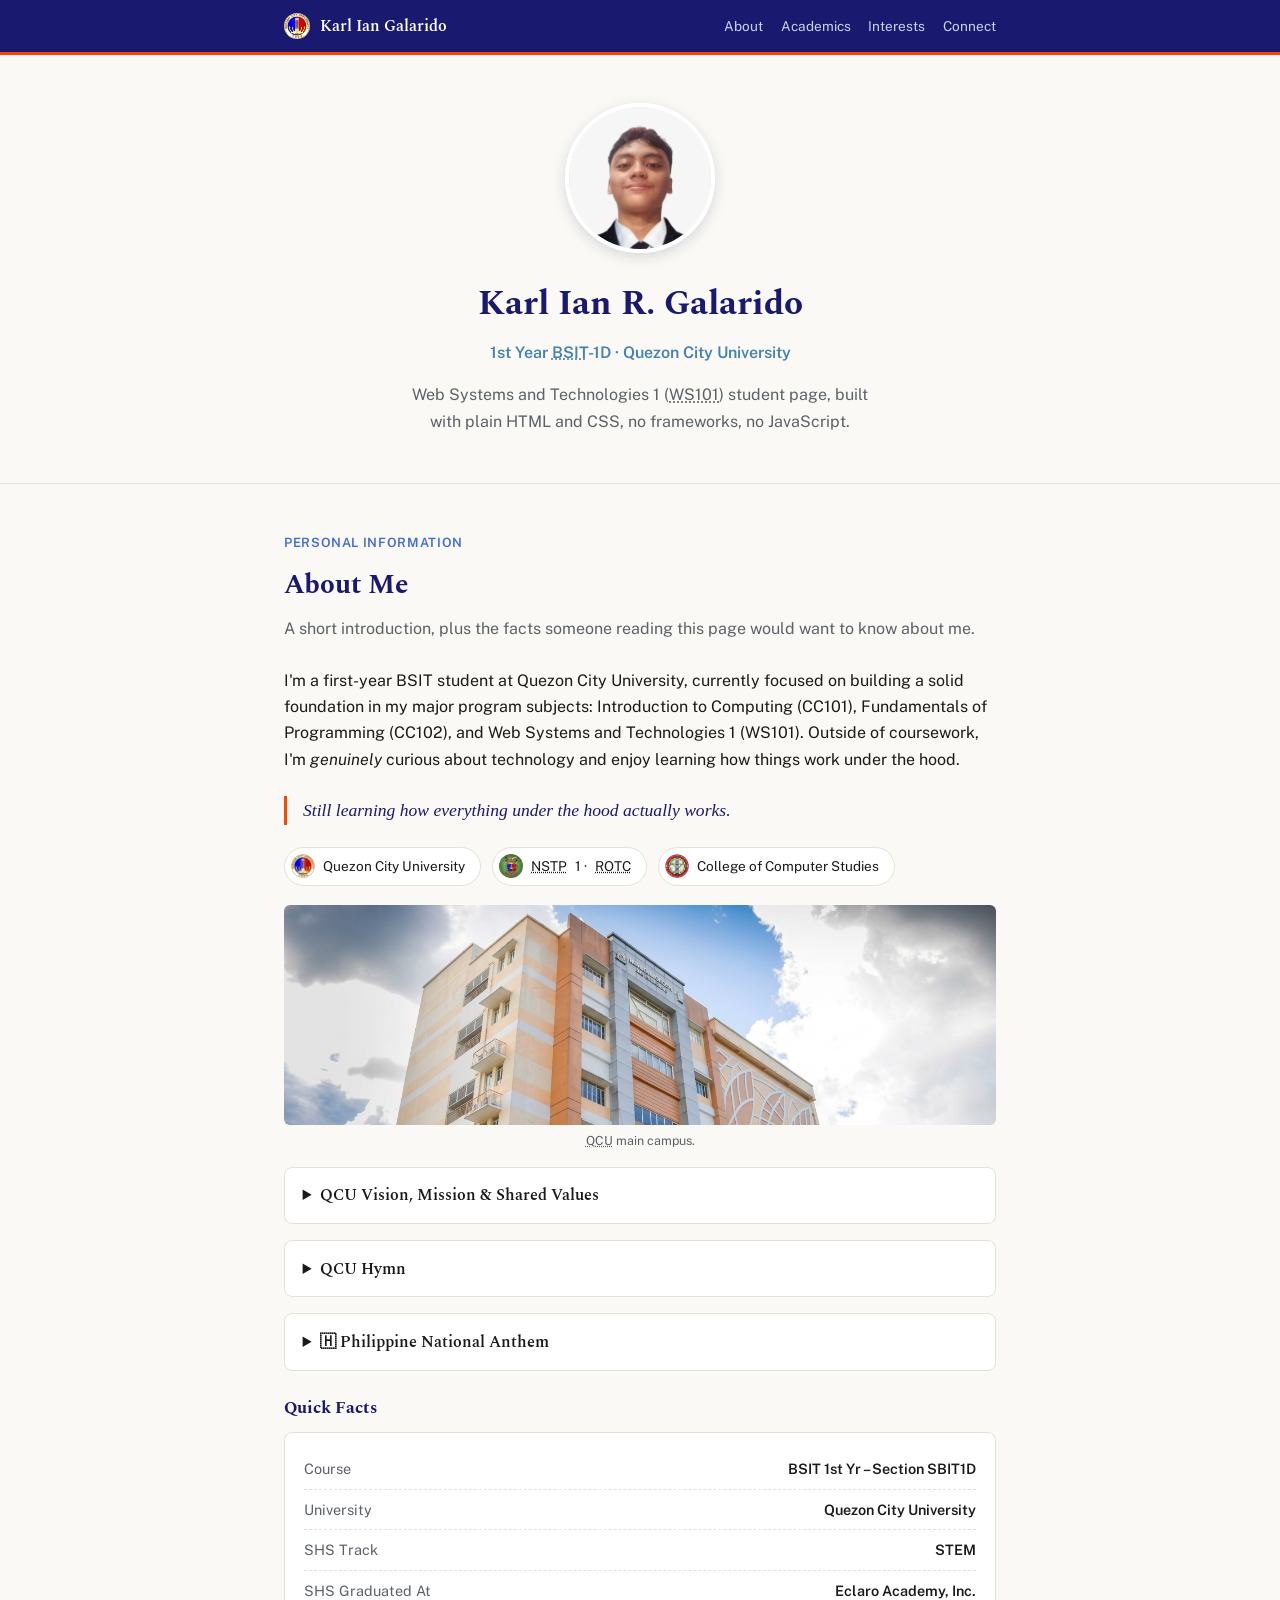
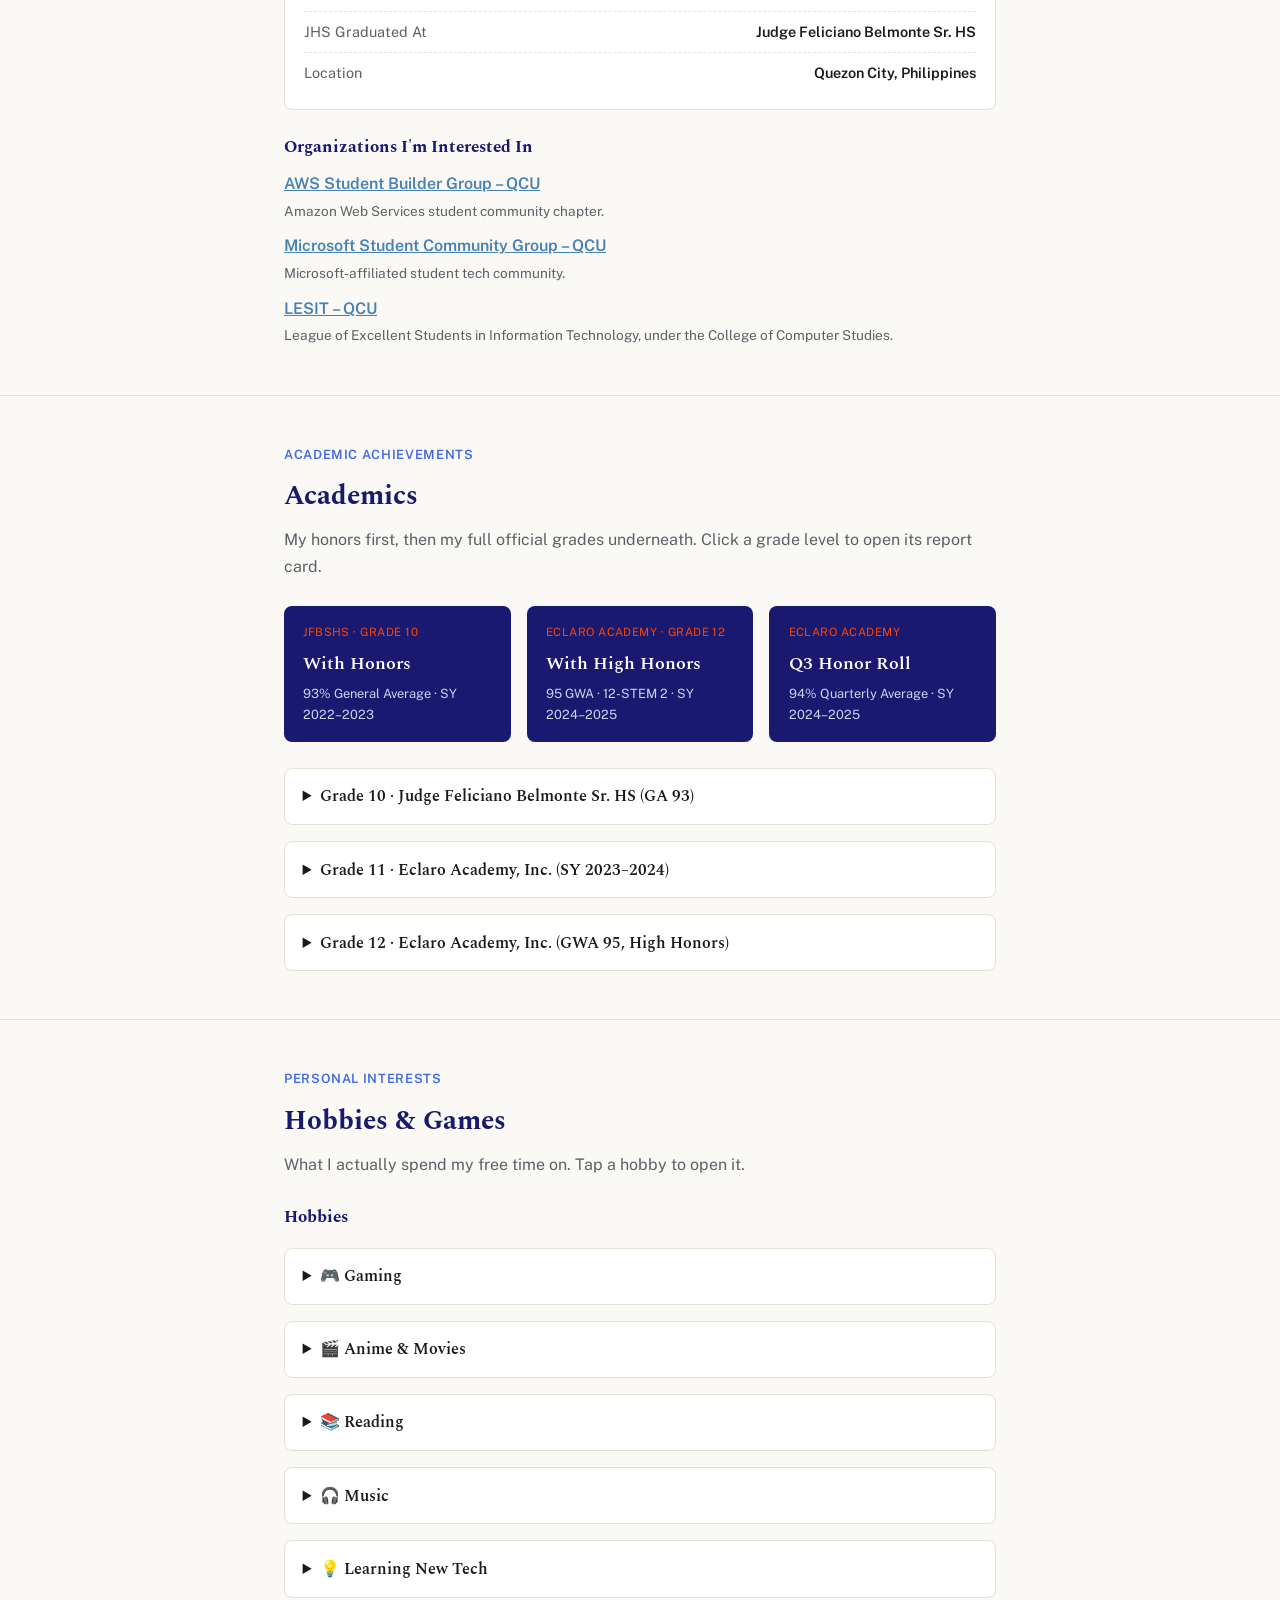
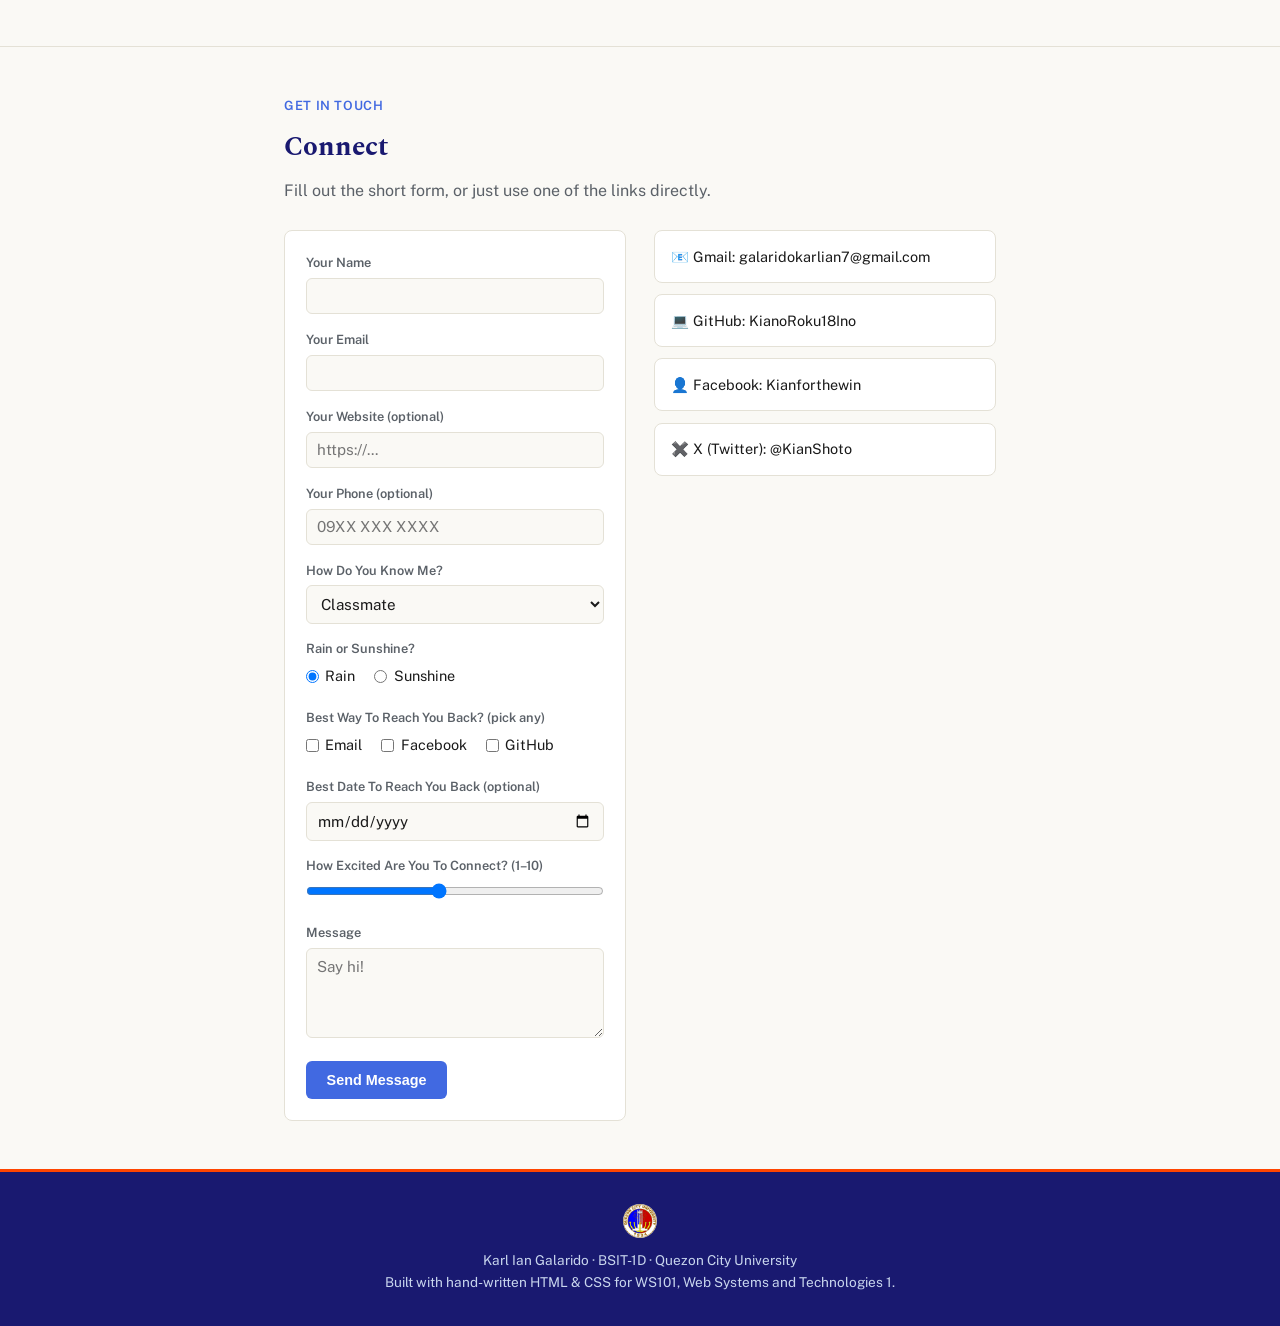
==== commit a33535ad: "Add files via upload" ====
--- a/index.html
+++ b/index.html
@@ -1,4 +1,4 @@
-<!DOCTYPE html>
+<!doctype html>
 <!--
   index.html — GitHub Pages copy of 260003GalaridoPortfolio.html.
   WS101 Activity 1 — My Personal Web Page.
@@ -14,130 +14,183 @@
   Nav -> Hero -> About Me -> Academics -> Interests -> Connect -> Footer.
 -->
 <html lang="en">
-<head>
-  <meta charset="UTF-8" />
-  <!-- this line tells the browser to use the phone's real screen
+  <head>
+    <meta charset="UTF-8" />
+    <!-- this line tells the browser to use the phone's real screen
        width instead of showing a zoomed-out desktop view first -->
-  <meta name="viewport" content="width=device-width, initial-scale=1.0" />
-  <title>Karl Ian Galarido | Personal Web Page</title>
-  <meta name="description" content="Personal web page of Karl Ian Ranay Galarido, 1st Year BSIT student at Quezon City University." />
-  <!-- linking my external CSS file, as required by the activity -->
-  <link rel="stylesheet" href="style.css" />
-</head>
-<body>
-
-  <!-- ===== NAV — a header with a nav inside it. Clicking a link
+    <meta name="viewport" content="width=device-width, initial-scale=1.0" />
+    <title>Karl Ian Galarido | Personal Web Page</title>
+    <meta
+      name="description"
+      content="Personal web page of Karl Ian Ranay Galarido, 1st Year BSIT student at Quezon City University."
+    />
+    <!-- linking my external CSS file, as required by the activity -->
+    <link rel="stylesheet" href="style.css" />
+  </head>
+  <body>
+    <!-- ===== NAV — a header with a nav inside it. Clicking a link
        just jumps to the matching id="" further down the page. This
        is plain browser behavior, I did not write any script for it. ===== -->
-  <header class="topnav">
-    <div class="wrap topnav-inner">
-      <span class="brand">
-        <img src="assets/images/qcu-seal.webp" alt="Quezon City University seal" />
-        Karl Ian Galarido
-      </span>
-      <nav>
-        <a href="#about">About</a>
-        <a href="#academics">Academics</a>
-        <a href="#interests">Interests</a>
-        <a href="#connect">Connect</a>
-      </nav>
-    </div>
-  </header>
-
-  <main>
-
-    <!-- ===== HERO — my photo, name, and a one-line intro ===== -->
-    <section class="hero">
-      <div class="wrap">
-        <img class="profile-photo" src="assets/images/profile.jpg" alt="Photo of Karl Ian Galarido" />
-        <h1>Karl Ian R. Galarido</h1>
-        <p class="role-line">1st Year <abbr title="Bachelor of Science in Information Technology">BSIT</abbr>-1D &middot; Quezon City University</p>
-        <p class="tagline">
-          Web Systems and Technologies 1 (<abbr title="Web Systems and Technologies 1">WS101</abbr>) student page,
-          built with plain HTML and CSS, no frameworks, no JavaScript.
-        </p>
+    <header class="topnav">
+      <div class="wrap topnav-inner">
+        <span class="brand">
+          <img
+            src="assets/images/qcu-seal.webp"
+            alt="Quezon City University seal"
+          />
+          Karl Ian Galarido
+        </span>
+        <nav>
+          <a href="#about">About</a>
+          <a href="#academics">Academics</a>
+          <a href="#interests">Interests</a>
+          <a href="#connect">Connect</a>
+        </nav>
       </div>
-    </section>
-
-    <!-- ===== ABOUT ME — my bio, my badges, my hobbies, and a
+    </header>
+
+    <main>
+      <!-- ===== HERO — my photo, name, and a one-line intro ===== -->
+      <section class="hero">
+        <div class="wrap">
+          <img
+            class="profile-photo"
+            src="assets/images/profile.jpg"
+            alt="Photo of Karl Ian Galarido"
+          />
+          <h1>Karl Ian R. Galarido</h1>
+          <p class="role-line">
+            1st Year
+            <abbr title="Bachelor of Science in Information Technology"
+              >BSIT</abbr
+            >-1D &middot; Quezon City University
+          </p>
+          <p class="tagline">
+            Web Systems and Technologies 1 (<abbr
+              title="Web Systems and Technologies 1"
+              >WS101</abbr
+            >) student page, built with plain HTML and CSS, no frameworks, no
+            JavaScript.
+          </p>
+        </div>
+      </section>
+
+      <!-- ===== ABOUT ME — my bio, my badges, my hobbies, and a
          list of quick facts about me ===== -->
-    <section id="about">
-      <div class="wrap">
-        <span class="eyebrow">Personal Information</span>
-        <h2>About Me</h2>
-        <p class="lede">A short introduction, plus the facts someone reading this page would want to know about me.</p>
-
-        <!-- one column, top to bottom: bio, then QCU/ROTC, then what
+      <section id="about">
+        <div class="wrap">
+          <span class="eyebrow">Personal Information</span>
+          <h2>About Me</h2>
+          <p class="lede">
+            A short introduction, plus the facts someone reading this page would
+            want to know about me.
+          </p>
+
+          <!-- one column, top to bottom: bio, then QCU/ROTC, then what
              QCU stands for, then my quick facts. I dropped the
              two-column split I had before — with hobbies and games
              now living in their own section, there was nothing left
              to put in a second column, so one column reads better. -->
-        <p>
-          I'm a first-year BSIT student at Quezon City University,
-          currently focused on building a solid foundation in my
-          major program subjects: Introduction to Computing (CC101),
-          Fundamentals of Programming (CC102), and Web Systems and
-          Technologies 1 (WS101). Outside of coursework, I'm
-          <em>genuinely</em> curious about technology and enjoy
-          learning how things work under the hood.
-        </p>
-
-        <!-- a short personal motto as a pull-quote. Pulled from my
+          <p>
+            I'm a first-year BSIT student at Quezon City University, currently
+            focused on building a solid foundation in my major program subjects:
+            Introduction to Computing (CC101), Fundamentals of Programming
+            (CC102), and Web Systems and Technologies 1 (WS101). Outside of
+            coursework, I'm
+            <em>genuinely</em> curious about technology and enjoy learning how
+            things work under the hood.
+          </p>
+
+          <!-- a short personal motto as a pull-quote. Pulled from my
              own words in the bio paragraph right above instead of
              writing something new from scratch, since a motto
              should actually sound like me. -->
-        <blockquote class="motto">
-          <p>Still learning how everything under the hood actually works.</p>
-        </blockquote>
-
-        <!-- QCU / ROTC / CCS badges — each one is just a link with
+          <blockquote class="motto">
+            <p>Still learning how everything under the hood actually works.</p>
+          </blockquote>
+
+          <!-- QCU / ROTC / CCS badges — each one is just a link with
              a small logo and a bit of text inside it. CCS used to be
              its own big <figure> down below, which broke the visual
              set these three badges are supposed to be — moved it up
              here instead, sized and styled exactly like the other
              two. -->
-        <div class="badge-links">
-          <a class="mini-badge" href="https://qcu.edu.ph/" target="_blank" rel="noopener">
-            <img src="assets/images/qcu-seal.webp" alt="" />
-            Quezon City University
-          </a>
-          <a class="mini-badge" href="https://www.facebook.com/qcurotcunitpage" target="_blank" rel="noopener">
-            <img src="assets/images/rotc-crest.jpg" alt="" />
-            <abbr title="National Service Training Program">NSTP</abbr> 1 &middot; <abbr title="Reserve Officers' Training Corps">ROTC</abbr>
-          </a>
-          <a class="mini-badge" href="https://qcu.edu.ph/academics/colleges-and-courses-offered/college-of-information-technology/" target="_blank" rel="noopener">
-            <img src="assets/images/ccs-seal.jpg" alt="" />
-            College of Computer Studies
-          </a>
-        </div>
-
-        <!-- a photo of my current university, right under the badge
+          <div class="badge-links">
+            <a
+              class="mini-badge"
+              href="https://qcu.edu.ph/"
+              target="_blank"
+              rel="noopener"
+            >
+              <img src="assets/images/qcu-seal.webp" alt="" />
+              Quezon City University
+            </a>
+            <a
+              class="mini-badge"
+              href="https://www.facebook.com/qcurotcunitpage"
+              target="_blank"
+              rel="noopener"
+            >
+              <img src="assets/images/rotc-crest.jpg" alt="" />
+              <abbr title="National Service Training Program">NSTP</abbr> 1
+              &middot;
+              <abbr title="Reserve Officers' Training Corps">ROTC</abbr>
+            </a>
+            <a
+              class="mini-badge"
+              href="https://qcu.edu.ph/academics/colleges-and-courses-offered/college-of-information-technology/"
+              target="_blank"
+              rel="noopener"
+            >
+              <img src="assets/images/ccs-seal.jpg" alt="" />
+              College of Computer Studies
+            </a>
+          </div>
+
+          <!-- a photo of my current university, right under the badge
              row above it — the same "put a real photo next to the
              text" idea I used for JFBSHS and Eclaro further down in
              Academics. Wrapped in <figure>/<figcaption> instead of a
              bare <img> — figcaption is the correct tag for a caption
              that belongs to one specific image, not just any
              paragraph sitting near it. -->
-        <figure class="school-figure">
-          <img class="school-photo" src="assets/images/qcu-campus.png" alt="Quezon City University campus building" />
-          <figcaption><abbr title="Quezon City University">QCU</abbr> main campus.</figcaption>
-        </figure>
-
-        <!-- <details> is a native HTML tag that gives me a free
+          <figure class="school-figure">
+            <img
+              class="school-photo"
+              src="assets/images/qcu-campus.png"
+              alt="Quezon City University campus building"
+            />
+            <figcaption>
+              <abbr title="Quezon City University">QCU</abbr> main campus.
+            </figcaption>
+          </figure>
+
+          <!-- <details> is a native HTML tag that gives me a free
              show/hide box. I did not write any JavaScript for
              this — the browser handles the open and close by
              itself the moment someone clicks the <summary> line.
              I put this right after the QCU/ROTC badges on purpose:
              it's the natural next thing to read once someone knows
              which school I'm affiliated with. -->
-        <details class="info-box">
-          <summary>QCU Vision, Mission &amp; Shared Values</summary>
-          <p><strong>Vision:</strong> To be an internationally recognized local university committed to innovation and sustainability to achieve positive social impact.</p>
-          <p><strong>Mission:</strong> To provide a comprehensive education that enhances the lives of QCU students for nation building and as world citizens.</p>
-          <p><strong>Shared Values (R.I.S.E.):</strong> Resiliency, Innovativeness, Stewardship, Equity.</p>
-        </details>
-
-        <!-- QCU Hymn — embedded via <iframe> from the official
+          <details class="info-box">
+            <summary>QCU Vision, Mission &amp; Shared Values</summary>
+            <p>
+              <strong>Vision:</strong> To be an internationally recognized local
+              university committed to innovation and sustainability to achieve
+              positive social impact.
+            </p>
+            <p>
+              <strong>Mission:</strong> To provide a comprehensive education
+              that enhances the lives of QCU students for nation building and as
+              world citizens.
+            </p>
+            <p>
+              <strong>Shared Values (R.I.S.E.):</strong> Resiliency,
+              Innovativeness, Stewardship, Equity.
+            </p>
+          </details>
+
+          <!-- QCU Hymn — embedded via <iframe> from the official
              YouTube upload rather than a local video file. This is
              the correct way to share someone else's copyrighted
              recording: YouTube's own embed feature is built for
@@ -146,544 +199,1154 @@
              anywhere else — a hymn is still a copyrighted song, even
              one about my own school. Credits below are just naming
              who made it, not reproducing their work. -->
-        <details class="info-box">
-          <summary>QCU Hymn</summary>
-          <div class="embed-box">
-            <iframe
-              src="https://www.youtube.com/embed/vEIv27nB988"
-              title="Quezon City University Hymn"
-              loading="lazy"
-              allowfullscreen>
-            </iframe>
-          </div>
-          <p class="credit-line">Originally performed by QCU Chorale. Remastered and arranged by Mr. Toto Sorioso and Dr. Bradford Antonio C. Martinez. Performed by Mr. Jerico Pastoril and Michaela Angelika Bobis.</p>
-        </details>
-
-        <!-- Prayer — audio not recorded/sourced yet, same pattern as
+          <details class="info-box">
+            <summary>QCU Hymn</summary>
+            <div class="embed-box">
+              <iframe
+                src="https://www.youtube.com/embed/vEIv27nB988"
+                title="Quezon City University Hymn"
+                loading="lazy"
+                allowfullscreen
+              >
+              </iframe>
+            </div>
+            <p class="credit-line">
+              Originally performed by QCU Chorale. Remastered and arranged by
+              Mr. Toto Sorioso and Dr. Bradford Antonio C. Martinez. Performed
+              by Mr. Jerico Pastoril and Michaela Angelika Bobis.
+            </p>
+          </details>
+
+          <!-- Prayer — audio not recorded/sourced yet, same pattern as
              the placeholder notes under Interests further down: say
              what's missing instead of leaving an empty section -->
-        <details class="info-box">
-          <summary>A Prayer</summary>
-          <p class="placeholder-note">Audio not added yet &mdash; still sourcing a properly licensed recording. Will drop in a real &lt;audio&gt; player with format fallbacks once that's sorted.</p>
-        </details>
-
-        <h3 class="mini-title">Quick Facts</h3>
-        <!-- my quick facts — a <ul> of label/value pairs, not a
+          <details class="info-box">
+            <summary>🇭 Philippine National Anthem</summary>
+            <audio controls>
+              <source
+                src="assets/audio/QCU_Philippine_Anthem.mp3"
+                type="audio/mpeg"
+              />
+            </audio>
+            <p class="credit-line">
+              Lupang Hinirang — the Philippine National Anthem.
+            </p>
+          </details>
+
+          <h3 class="mini-title">Quick Facts</h3>
+          <!-- my quick facts — a <ul> of label/value pairs, not a
              <table>, because this is not a grid of rows and
              columns, just a simple list -->
-        <ul class="fact-list">
-          <li><span class="fact-label">Course</span><span class="fact-value">BSIT 1st Yr &ndash; Section SBIT1D</span></li>
-          <li><span class="fact-label">University</span><span class="fact-value">Quezon City University</span></li>
-          <li><span class="fact-label">SHS Track</span><span class="fact-value">STEM</span></li>
-          <li><span class="fact-label">SHS Graduated At</span><span class="fact-value">Eclaro Academy, Inc.</span></li>
-          <li><span class="fact-label">JHS Graduated At</span><span class="fact-value">Judge Feliciano Belmonte Sr. HS</span></li>
-          <li><span class="fact-label">Location</span><span class="fact-value">Quezon City, Philippines</span></li>
-        </ul>
-
-        <h3 class="mini-title">Organizations I'm Interested In</h3>
-        <!-- not claiming membership in any of these — this is a
+          <ul class="fact-list">
+            <li>
+              <span class="fact-label">Course</span
+              ><span class="fact-value"
+                >BSIT 1st Yr &ndash; Section SBIT1D</span
+              >
+            </li>
+            <li>
+              <span class="fact-label">University</span
+              ><span class="fact-value">Quezon City University</span>
+            </li>
+            <li>
+              <span class="fact-label">SHS Track</span
+              ><span class="fact-value">STEM</span>
+            </li>
+            <li>
+              <span class="fact-label">SHS Graduated At</span
+              ><span class="fact-value">Eclaro Academy, Inc.</span>
+            </li>
+            <li>
+              <span class="fact-label">JHS Graduated At</span
+              ><span class="fact-value">Judge Feliciano Belmonte Sr. HS</span>
+            </li>
+            <li>
+              <span class="fact-label">Location</span
+              ><span class="fact-value">Quezon City, Philippines</span>
+            </li>
+          </ul>
+
+          <h3 class="mini-title">Organizations I'm Interested In</h3>
+          <!-- not claiming membership in any of these — this is a
              list of orgs I want to join, not orgs I'm already part
              of, so the heading says exactly that instead of using a
              status pill that goes stale the moment my situation
              changes -->
-        <dl class="dl-list">
-          <dt><a href="https://www.facebook.com/aws.qcu" target="_blank" rel="noopener">AWS Student Builder Group &ndash; QCU</a></dt>
-          <dd>Amazon Web Services student community chapter.</dd>
-          <dt><a href="https://www.facebook.com/MicrosoftStudentCommunityQCU" target="_blank" rel="noopener">Microsoft Student Community Group &ndash; QCU</a></dt>
-          <dd>Microsoft-affiliated student tech community.</dd>
-          <dt><a href="https://www.facebook.com/qculesit" target="_blank" rel="noopener">LESIT &ndash; QCU</a></dt>
-          <dd>League of Excellent Students in Information Technology, under the College of Computer Studies.</dd>
-        </dl>
-      </div>
-    </section>
-
-    <!-- ===== ACADEMICS — my honors first, then my actual report
+          <dl class="dl-list">
+            <dt>
+              <a
+                href="https://www.facebook.com/aws.qcu"
+                target="_blank"
+                rel="noopener"
+                >AWS Student Builder Group &ndash; QCU</a
+              >
+            </dt>
+            <dd>Amazon Web Services student community chapter.</dd>
+            <dt>
+              <a
+                href="https://www.facebook.com/MicrosoftStudentCommunityQCU"
+                target="_blank"
+                rel="noopener"
+                >Microsoft Student Community Group &ndash; QCU</a
+              >
+            </dt>
+            <dd>Microsoft-affiliated student tech community.</dd>
+            <dt>
+              <a
+                href="https://www.facebook.com/qculesit"
+                target="_blank"
+                rel="noopener"
+                >LESIT &ndash; QCU</a
+              >
+            </dt>
+            <dd>
+              League of Excellent Students in Information Technology, under the
+              College of Computer Studies.
+            </dd>
+          </dl>
+        </div>
+      </section>
+
+      <!-- ===== ACADEMICS — my honors first, then my actual report
          cards, grade level by grade level, each one hidden inside
          a <details> box until clicked open ===== -->
-    <section id="academics">
-      <div class="wrap">
-        <span class="eyebrow">Academic Achievements</span>
-        <h2>Academics</h2>
-        <p class="lede">My honors first, then my full official grades underneath. Click a grade level to open its report card.</p>
-
-        <div class="badge-row">
-          <div class="badge-card">
-            <p class="badge-school">JFBSHS &middot; Grade 10</p>
-            <p class="badge-title">With Honors</p>
-            <p class="badge-meta">93% General Average &middot; SY 2022&ndash;2023</p>
+      <section id="academics">
+        <div class="wrap">
+          <span class="eyebrow">Academic Achievements</span>
+          <h2>Academics</h2>
+          <p class="lede">
+            My honors first, then my full official grades underneath. Click a
+            grade level to open its report card.
+          </p>
+
+          <div class="badge-row">
+            <div class="badge-card">
+              <p class="badge-school">JFBSHS &middot; Grade 10</p>
+              <p class="badge-title">With Honors</p>
+              <p class="badge-meta">
+                93% General Average &middot; SY 2022&ndash;2023
+              </p>
+            </div>
+            <div class="badge-card">
+              <p class="badge-school">Eclaro Academy &middot; Grade 12</p>
+              <p class="badge-title">With High Honors</p>
+              <p class="badge-meta">
+                95 GWA &middot; 12-STEM 2 &middot; SY 2024&ndash;2025
+              </p>
+            </div>
+            <div class="badge-card">
+              <p class="badge-school">Eclaro Academy</p>
+              <p class="badge-title">Q3 Honor Roll</p>
+              <p class="badge-meta">
+                94% Quarterly Average &middot; SY 2024&ndash;2025
+              </p>
+            </div>
           </div>
-          <div class="badge-card">
-            <p class="badge-school">Eclaro Academy &middot; Grade 12</p>
-            <p class="badge-title">With High Honors</p>
-            <p class="badge-meta">95 GWA &middot; 12-STEM 2 &middot; SY 2024&ndash;2025</p>
-          </div>
-          <div class="badge-card">
-            <p class="badge-school">Eclaro Academy</p>
-            <p class="badge-title">Q3 Honor Roll</p>
-            <p class="badge-meta">94% Quarterly Average &middot; SY 2024&ndash;2025</p>
-          </div>
-        </div>
-
-        <!-- Grade 10 -->
-        <details class="report-box">
-          <summary>Grade 10 &middot; Judge Feliciano Belmonte Sr. HS (GA 93)</summary>
-          <!-- a photo of the actual school building, so this
+
+          <!-- Grade 10 -->
+          <details class="report-box">
+            <summary>
+              Grade 10 &middot; Judge Feliciano Belmonte Sr. HS (GA 93)
+            </summary>
+            <!-- a photo of the actual school building, so this
                report card isn't just a wall of numbers -->
-          <figure class="school-figure">
-            <img class="school-photo" src="assets/images/jfbshs-photo.jpg" alt="Judge Feliciano Belmonte Sr. High School building" />
-            <figcaption>Judge Feliciano Belmonte Sr. High School, Grade 10.</figcaption>
-          </figure>
-          <!-- this IS a real table: subjects down the rows, quarters
+            <figure class="school-figure">
+              <img
+                class="school-photo"
+                src="assets/images/jfbshs-photo.jpg"
+                alt="Judge Feliciano Belmonte Sr. High School building"
+              />
+              <figcaption>
+                Judge Feliciano Belmonte Sr. High School, Grade 10.
+              </figcaption>
+            </figure>
+            <!-- this IS a real table: subjects down the rows, quarters
                across the columns. That row/column relationship is
                why I used a <table> here instead of another <ul> -->
-          <table>
-            <caption>Report on Learning Progress Achievement &middot; SY 2022&ndash;2023</caption>
-            <thead>
-              <tr><th scope="col">Learning Area</th><th scope="col">Q1</th><th scope="col">Q2</th><th scope="col">Q3</th><th scope="col">Q4</th><th scope="col">Final</th></tr>
-            </thead>
-            <tbody>
-              <tr><th scope="row">Filipino 10</th><td>92</td><td>96</td><td>94</td><td>95</td><td class="final">94</td></tr>
-              <tr><th scope="row">English 10</th><td>90</td><td>92</td><td>93</td><td>96</td><td class="final">93</td></tr>
-              <tr><th scope="row">Mathematics 10</th><td>92</td><td>94</td><td>95</td><td>96</td><td class="final">94</td></tr>
-              <tr><th scope="row">Science 10</th><td>92</td><td>93</td><td>93</td><td>93</td><td class="final">93</td></tr>
-              <tr><th scope="row">Araling Panlipunan 10</th><td>89</td><td>95</td><td>97</td><td>98</td><td class="final">95</td></tr>
-              <tr><th scope="row">Edukasyon sa Pagpapakatao 10</th><td>92</td><td>90</td><td>91</td><td>94</td><td class="final">92</td></tr>
-              <tr><th scope="row">Technology &amp; Livelihood Education 10</th><td>86</td><td>89</td><td>93</td><td>93</td><td class="final">90</td></tr>
-              <tr><th scope="row">MAPEH 10</th><td>87</td><td>89</td><td>92</td><td>96</td><td class="final">91</td></tr>
-            </tbody>
-            <tfoot><tr><td>General Average</td><td colspan="4"></td><td>93</td></tr></tfoot>
-          </table>
-        </details>
-
-        <!-- Grade 11 -->
-        <details class="report-box">
-          <summary>Grade 11 &middot; Eclaro Academy, Inc. (SY 2023&ndash;2024)</summary>
-          <!-- a photo of the school's own signage, same idea as the
+            <table>
+              <caption>
+                Report on Learning Progress Achievement &middot; SY
+                2022&ndash;2023
+              </caption>
+              <thead>
+                <tr>
+                  <th scope="col">Learning Area</th>
+                  <th scope="col">Q1</th>
+                  <th scope="col">Q2</th>
+                  <th scope="col">Q3</th>
+                  <th scope="col">Q4</th>
+                  <th scope="col">Final</th>
+                </tr>
+              </thead>
+              <tbody>
+                <tr>
+                  <th scope="row">Filipino 10</th>
+                  <td>92</td>
+                  <td>96</td>
+                  <td>94</td>
+                  <td>95</td>
+                  <td class="final">94</td>
+                </tr>
+                <tr>
+                  <th scope="row">English 10</th>
+                  <td>90</td>
+                  <td>92</td>
+                  <td>93</td>
+                  <td>96</td>
+                  <td class="final">93</td>
+                </tr>
+                <tr>
+                  <th scope="row">Mathematics 10</th>
+                  <td>92</td>
+                  <td>94</td>
+                  <td>95</td>
+                  <td>96</td>
+                  <td class="final">94</td>
+                </tr>
+                <tr>
+                  <th scope="row">Science 10</th>
+                  <td>92</td>
+                  <td>93</td>
+                  <td>93</td>
+                  <td>93</td>
+                  <td class="final">93</td>
+                </tr>
+                <tr>
+                  <th scope="row">Araling Panlipunan 10</th>
+                  <td>89</td>
+                  <td>95</td>
+                  <td>97</td>
+                  <td>98</td>
+                  <td class="final">95</td>
+                </tr>
+                <tr>
+                  <th scope="row">Edukasyon sa Pagpapakatao 10</th>
+                  <td>92</td>
+                  <td>90</td>
+                  <td>91</td>
+                  <td>94</td>
+                  <td class="final">92</td>
+                </tr>
+                <tr>
+                  <th scope="row">Technology &amp; Livelihood Education 10</th>
+                  <td>86</td>
+                  <td>89</td>
+                  <td>93</td>
+                  <td>93</td>
+                  <td class="final">90</td>
+                </tr>
+                <tr>
+                  <th scope="row">MAPEH 10</th>
+                  <td>87</td>
+                  <td>89</td>
+                  <td>92</td>
+                  <td>96</td>
+                  <td class="final">91</td>
+                </tr>
+              </tbody>
+              <tfoot>
+                <tr>
+                  <td>General Average</td>
+                  <td colspan="4"></td>
+                  <td>93</td>
+                </tr>
+              </tfoot>
+            </table>
+          </details>
+
+          <!-- Grade 11 -->
+          <details class="report-box">
+            <summary>
+              Grade 11 &middot; Eclaro Academy, Inc. (SY 2023&ndash;2024)
+            </summary>
+            <!-- a photo of the school's own signage, same idea as the
                building photo on the Grade 10 report card above -->
-          <figure class="school-figure">
-            <img class="school-photo" src="assets/images/eclaro-photo.jpg" alt="Eclaro Academy signage" />
-            <figcaption>Eclaro Academy, Inc.: Grade 11 and Grade 12.</figcaption>
-          </figure>
-          <table>
-            <caption>1st Semester Final Grades</caption>
-            <thead><tr><th scope="col">Subject</th><th scope="col">1st Qtr</th><th scope="col">2nd Qtr</th><th scope="col">Final</th></tr></thead>
-            <tbody>
-              <tr class="group-row"><th colspan="4">Core</th></tr>
-              <tr><th scope="row">Oral Communication in Context</th><td>96</td><td>97</td><td class="final">97</td></tr>
-              <tr><th scope="row">Komunikasyon at Pananaliksik sa Wika at Kulturang Pilipino</th><td>94</td><td>96</td><td class="final">95</td></tr>
-              <tr><th scope="row">General Mathematics</th><td>93</td><td>95</td><td class="final">94</td></tr>
-              <tr><th scope="row">Earth Science</th><td>91</td><td>94</td><td class="final">93</td></tr>
-              <tr><th scope="row">Personal Development</th><td>92</td><td>94</td><td class="final">93</td></tr>
-              <tr><th scope="row">Introduction to the Philosophy of the Human Person</th><td>89</td><td>94</td><td class="final">92</td></tr>
-              <tr><th scope="row">Physical Education and Health I</th><td>96</td><td>97</td><td class="final">97</td></tr>
-              <tr class="group-row"><th colspan="4">Applied &amp; Specialized</th></tr>
-              <tr><th scope="row">General Biology I</th><td>82</td><td>91</td><td class="final">87</td></tr>
-              <tr><th scope="row">Pre-Calculus</th><td>90</td><td>94</td><td class="final">92</td></tr>
-            </tbody>
-            <tfoot><tr><td>General Average for the Semester</td><td></td><td></td><td>93</td></tr></tfoot>
-          </table>
-          <table>
-            <caption>2nd Semester Final Grades</caption>
-            <thead><tr><th scope="col">Subject</th><th scope="col">3rd Qtr</th><th scope="col">4th Qtr</th><th scope="col">Final</th></tr></thead>
-            <tbody>
-              <tr class="group-row"><th colspan="4">Core</th></tr>
-              <tr><th scope="row">Reading and Writing</th><td>95</td><td>95</td><td class="final">95</td></tr>
-              <tr><th scope="row">Pagbasa at Pagsusuri ng Iba't-Ibang Teksto tungo sa Pananaliksik</th><td>94</td><td>94</td><td class="final">94</td></tr>
-              <tr><th scope="row">Statistics and Probability</th><td>94</td><td>83</td><td class="final">89</td></tr>
-              <tr><th scope="row">Contemporary Philippine Arts from the Region</th><td>91</td><td>95</td><td class="final">93</td></tr>
-              <tr><th scope="row">Physical Education and Health II</th><td>97</td><td>98</td><td class="final">98</td></tr>
-              <tr class="group-row"><th colspan="4">Applied &amp; Specialized</th></tr>
-              <tr><th scope="row">Empowerment Technologies</th><td>94</td><td>94</td><td class="final">94</td></tr>
-              <tr><th scope="row">Research 1</th><td>94</td><td>94</td><td class="final">94</td></tr>
-              <tr><th scope="row">General Physics I</th><td>94</td><td>97</td><td class="final">96</td></tr>
-              <tr><th scope="row">General Chemistry I</th><td>96</td><td>96</td><td class="final">96</td></tr>
-            </tbody>
-            <tfoot><tr><td>General Average for the Semester</td><td></td><td></td><td>94</td></tr></tfoot>
-          </table>
-        </details>
-
-        <!-- Grade 12 -->
-        <details class="report-box">
-          <summary>Grade 12 &middot; Eclaro Academy, Inc. (GWA 95, High Honors)</summary>
-          <table>
-            <caption>1st Semester Final Grades</caption>
-            <thead><tr><th scope="col">Subject</th><th scope="col">1st Qtr</th><th scope="col">2nd Qtr</th><th scope="col">Final</th></tr></thead>
-            <tbody>
-              <tr class="group-row"><th colspan="4">Core</th></tr>
-              <tr><th scope="row">21st Century Literature from Philippines and World</th><td>97</td><td>98</td><td class="final">98</td></tr>
-              <tr><th scope="row">Media and Information Literacy</th><td>91</td><td>91</td><td class="final">91</td></tr>
-              <tr><th scope="row">General Physics II</th><td>90</td><td>92</td><td class="final">91</td></tr>
-              <tr><th scope="row">Physical Education III</th><td>98</td><td>98</td><td class="final">98</td></tr>
-              <tr class="group-row"><th colspan="4">Applied &amp; Specialized</th></tr>
-              <tr><th scope="row">Research 2</th><td>95</td><td>98</td><td class="final">97</td></tr>
-              <tr><th scope="row">Pagsulat sa Filipino sa Larangan ng Tech-Voc</th><td>95</td><td>95</td><td class="final">95</td></tr>
-              <tr><th scope="row">Entrepreneurship</th><td>94</td><td>95</td><td class="final">95</td></tr>
-              <tr><th scope="row">General Chemistry II</th><td>83</td><td>83</td><td class="final">83</td></tr>
-              <tr><th scope="row">Disaster Risk Reduction and Management</th><td>94</td><td>96</td><td class="final">95</td></tr>
-            </tbody>
-            <tfoot><tr><td>General Average for the Semester</td><td></td><td></td><td>94</td></tr></tfoot>
-          </table>
-          <table>
-            <caption>2nd Semester Final Grades</caption>
-            <thead><tr><th scope="col">Subject</th><th scope="col">3rd Qtr</th><th scope="col">4th Qtr</th><th scope="col">Final</th></tr></thead>
-            <tbody>
-              <tr class="group-row"><th colspan="4">Core</th></tr>
-              <tr><th scope="row">Understanding Culture, Society and Politics</th><td>95</td><td>96</td><td class="final">96</td></tr>
-              <tr><th scope="row">Physical Education IV</th><td>98</td><td>98</td><td class="final">98</td></tr>
-              <tr class="group-row"><th colspan="4">Applied</th></tr>
-              <tr><th scope="row">English for Academic and Professional Purposes</th><td>98</td><td>98</td><td class="final">98</td></tr>
-              <tr><th scope="row">Inquiries, Investigation &amp; Immersion</th><td>96</td><td>97</td><td class="final">97</td></tr>
-              <tr class="group-row"><th colspan="4">Specialized</th></tr>
-              <tr><th scope="row">General Biology II</th><td>98</td><td>97</td><td class="final">98</td></tr>
-              <tr><th scope="row">Basic Calculus</th><td>91</td><td>94</td><td class="final">93</td></tr>
-              <tr><th scope="row">Work Immersion</th><td>96</td><td>97</td><td class="final">97</td></tr>
-            </tbody>
-            <tfoot><tr><td>General Average for the Semester</td><td></td><td></td><td>97</td></tr></tfoot>
-          </table>
-        </details>
-      </div>
-    </section>
-
-    <!-- ===== INTERESTS — hobbies and the games I'm currently
+            <figure class="school-figure">
+              <img
+                class="school-photo"
+                src="assets/images/eclaro-photo.jpg"
+                alt="Eclaro Academy signage"
+              />
+              <figcaption>
+                Eclaro Academy, Inc.: Grade 11 and Grade 12.
+              </figcaption>
+            </figure>
+            <table>
+              <caption>
+                1st Semester Final Grades
+              </caption>
+              <thead>
+                <tr>
+                  <th scope="col">Subject</th>
+                  <th scope="col">1st Qtr</th>
+                  <th scope="col">2nd Qtr</th>
+                  <th scope="col">Final</th>
+                </tr>
+              </thead>
+              <tbody>
+                <tr class="group-row">
+                  <th colspan="4">Core</th>
+                </tr>
+                <tr>
+                  <th scope="row">Oral Communication in Context</th>
+                  <td>96</td>
+                  <td>97</td>
+                  <td class="final">97</td>
+                </tr>
+                <tr>
+                  <th scope="row">
+                    Komunikasyon at Pananaliksik sa Wika at Kulturang Pilipino
+                  </th>
+                  <td>94</td>
+                  <td>96</td>
+                  <td class="final">95</td>
+                </tr>
+                <tr>
+                  <th scope="row">General Mathematics</th>
+                  <td>93</td>
+                  <td>95</td>
+                  <td class="final">94</td>
+                </tr>
+                <tr>
+                  <th scope="row">Earth Science</th>
+                  <td>91</td>
+                  <td>94</td>
+                  <td class="final">93</td>
+                </tr>
+                <tr>
+                  <th scope="row">Personal Development</th>
+                  <td>92</td>
+                  <td>94</td>
+                  <td class="final">93</td>
+                </tr>
+                <tr>
+                  <th scope="row">
+                    Introduction to the Philosophy of the Human Person
+                  </th>
+                  <td>89</td>
+                  <td>94</td>
+                  <td class="final">92</td>
+                </tr>
+                <tr>
+                  <th scope="row">Physical Education and Health I</th>
+                  <td>96</td>
+                  <td>97</td>
+                  <td class="final">97</td>
+                </tr>
+                <tr class="group-row">
+                  <th colspan="4">Applied &amp; Specialized</th>
+                </tr>
+                <tr>
+                  <th scope="row">General Biology I</th>
+                  <td>82</td>
+                  <td>91</td>
+                  <td class="final">87</td>
+                </tr>
+                <tr>
+                  <th scope="row">Pre-Calculus</th>
+                  <td>90</td>
+                  <td>94</td>
+                  <td class="final">92</td>
+                </tr>
+              </tbody>
+              <tfoot>
+                <tr>
+                  <td>General Average for the Semester</td>
+                  <td></td>
+                  <td></td>
+                  <td>93</td>
+                </tr>
+              </tfoot>
+            </table>
+            <table>
+              <caption>
+                2nd Semester Final Grades
+              </caption>
+              <thead>
+                <tr>
+                  <th scope="col">Subject</th>
+                  <th scope="col">3rd Qtr</th>
+                  <th scope="col">4th Qtr</th>
+                  <th scope="col">Final</th>
+                </tr>
+              </thead>
+              <tbody>
+                <tr class="group-row">
+                  <th colspan="4">Core</th>
+                </tr>
+                <tr>
+                  <th scope="row">Reading and Writing</th>
+                  <td>95</td>
+                  <td>95</td>
+                  <td class="final">95</td>
+                </tr>
+                <tr>
+                  <th scope="row">
+                    Pagbasa at Pagsusuri ng Iba't-Ibang Teksto tungo sa
+                    Pananaliksik
+                  </th>
+                  <td>94</td>
+                  <td>94</td>
+                  <td class="final">94</td>
+                </tr>
+                <tr>
+                  <th scope="row">Statistics and Probability</th>
+                  <td>94</td>
+                  <td>83</td>
+                  <td class="final">89</td>
+                </tr>
+                <tr>
+                  <th scope="row">
+                    Contemporary Philippine Arts from the Region
+                  </th>
+                  <td>91</td>
+                  <td>95</td>
+                  <td class="final">93</td>
+                </tr>
+                <tr>
+                  <th scope="row">Physical Education and Health II</th>
+                  <td>97</td>
+                  <td>98</td>
+                  <td class="final">98</td>
+                </tr>
+                <tr class="group-row">
+                  <th colspan="4">Applied &amp; Specialized</th>
+                </tr>
+                <tr>
+                  <th scope="row">Empowerment Technologies</th>
+                  <td>94</td>
+                  <td>94</td>
+                  <td class="final">94</td>
+                </tr>
+                <tr>
+                  <th scope="row">Research 1</th>
+                  <td>94</td>
+                  <td>94</td>
+                  <td class="final">94</td>
+                </tr>
+                <tr>
+                  <th scope="row">General Physics I</th>
+                  <td>94</td>
+                  <td>97</td>
+                  <td class="final">96</td>
+                </tr>
+                <tr>
+                  <th scope="row">General Chemistry I</th>
+                  <td>96</td>
+                  <td>96</td>
+                  <td class="final">96</td>
+                </tr>
+              </tbody>
+              <tfoot>
+                <tr>
+                  <td>General Average for the Semester</td>
+                  <td></td>
+                  <td></td>
+                  <td>94</td>
+                </tr>
+              </tfoot>
+            </table>
+          </details>
+
+          <!-- Grade 12 -->
+          <details class="report-box">
+            <summary>
+              Grade 12 &middot; Eclaro Academy, Inc. (GWA 95, High Honors)
+            </summary>
+            <table>
+              <caption>
+                1st Semester Final Grades
+              </caption>
+              <thead>
+                <tr>
+                  <th scope="col">Subject</th>
+                  <th scope="col">1st Qtr</th>
+                  <th scope="col">2nd Qtr</th>
+                  <th scope="col">Final</th>
+                </tr>
+              </thead>
+              <tbody>
+                <tr class="group-row">
+                  <th colspan="4">Core</th>
+                </tr>
+                <tr>
+                  <th scope="row">
+                    21st Century Literature from Philippines and World
+                  </th>
+                  <td>97</td>
+                  <td>98</td>
+                  <td class="final">98</td>
+                </tr>
+                <tr>
+                  <th scope="row">Media and Information Literacy</th>
+                  <td>91</td>
+                  <td>91</td>
+                  <td class="final">91</td>
+                </tr>
+                <tr>
+                  <th scope="row">General Physics II</th>
+                  <td>90</td>
+                  <td>92</td>
+                  <td class="final">91</td>
+                </tr>
+                <tr>
+                  <th scope="row">Physical Education III</th>
+                  <td>98</td>
+                  <td>98</td>
+                  <td class="final">98</td>
+                </tr>
+                <tr class="group-row">
+                  <th colspan="4">Applied &amp; Specialized</th>
+                </tr>
+                <tr>
+                  <th scope="row">Research 2</th>
+                  <td>95</td>
+                  <td>98</td>
+                  <td class="final">97</td>
+                </tr>
+                <tr>
+                  <th scope="row">
+                    Pagsulat sa Filipino sa Larangan ng Tech-Voc
+                  </th>
+                  <td>95</td>
+                  <td>95</td>
+                  <td class="final">95</td>
+                </tr>
+                <tr>
+                  <th scope="row">Entrepreneurship</th>
+                  <td>94</td>
+                  <td>95</td>
+                  <td class="final">95</td>
+                </tr>
+                <tr>
+                  <th scope="row">General Chemistry II</th>
+                  <td>83</td>
+                  <td>83</td>
+                  <td class="final">83</td>
+                </tr>
+                <tr>
+                  <th scope="row">Disaster Risk Reduction and Management</th>
+                  <td>94</td>
+                  <td>96</td>
+                  <td class="final">95</td>
+                </tr>
+              </tbody>
+              <tfoot>
+                <tr>
+                  <td>General Average for the Semester</td>
+                  <td></td>
+                  <td></td>
+                  <td>94</td>
+                </tr>
+              </tfoot>
+            </table>
+            <table>
+              <caption>
+                2nd Semester Final Grades
+              </caption>
+              <thead>
+                <tr>
+                  <th scope="col">Subject</th>
+                  <th scope="col">3rd Qtr</th>
+                  <th scope="col">4th Qtr</th>
+                  <th scope="col">Final</th>
+                </tr>
+              </thead>
+              <tbody>
+                <tr class="group-row">
+                  <th colspan="4">Core</th>
+                </tr>
+                <tr>
+                  <th scope="row">
+                    Understanding Culture, Society and Politics
+                  </th>
+                  <td>95</td>
+                  <td>96</td>
+                  <td class="final">96</td>
+                </tr>
+                <tr>
+                  <th scope="row">Physical Education IV</th>
+                  <td>98</td>
+                  <td>98</td>
+                  <td class="final">98</td>
+                </tr>
+                <tr class="group-row">
+                  <th colspan="4">Applied</th>
+                </tr>
+                <tr>
+                  <th scope="row">
+                    English for Academic and Professional Purposes
+                  </th>
+                  <td>98</td>
+                  <td>98</td>
+                  <td class="final">98</td>
+                </tr>
+                <tr>
+                  <th scope="row">Inquiries, Investigation &amp; Immersion</th>
+                  <td>96</td>
+                  <td>97</td>
+                  <td class="final">97</td>
+                </tr>
+                <tr class="group-row">
+                  <th colspan="4">Specialized</th>
+                </tr>
+                <tr>
+                  <th scope="row">General Biology II</th>
+                  <td>98</td>
+                  <td>97</td>
+                  <td class="final">98</td>
+                </tr>
+                <tr>
+                  <th scope="row">Basic Calculus</th>
+                  <td>91</td>
+                  <td>94</td>
+                  <td class="final">93</td>
+                </tr>
+                <tr>
+                  <th scope="row">Work Immersion</th>
+                  <td>96</td>
+                  <td>97</td>
+                  <td class="final">97</td>
+                </tr>
+              </tbody>
+              <tfoot>
+                <tr>
+                  <td>General Average for the Semester</td>
+                  <td></td>
+                  <td></td>
+                  <td>97</td>
+                </tr>
+              </tfoot>
+            </table>
+          </details>
+        </div>
+      </section>
+
+      <!-- ===== INTERESTS — hobbies and the games I'm currently
          playing. This used to live inside About Me, but I moved it
          down here so the page reads formal-info-first: who I am,
          then my academics, then the more casual stuff. Both lists
          are plain bullet points on purpose, nothing fancier. ===== -->
-    <section id="interests">
-      <div class="wrap">
-        <span class="eyebrow">Personal Interests</span>
-        <h2>Hobbies &amp; Games</h2>
-        <p class="lede">What I actually spend my free time on. Tap a hobby to open it.</p>
-
-        <h3 class="mini-title">Hobbies</h3>
-        <!-- each hobby is now its own <details> box, same show/hide
+      <section id="interests">
+        <div class="wrap">
+          <span class="eyebrow">Personal Interests</span>
+          <h2>Hobbies &amp; Games</h2>
+          <p class="lede">
+            What I actually spend my free time on. Tap a hobby to open it.
+          </p>
+
+          <h3 class="mini-title">Hobbies</h3>
+          <!-- each hobby is now its own <details> box, same show/hide
              pattern as my grade reports in Academics — no JavaScript,
              the browser handles open/close on its own. Inside each
              one I used a <dl> (description list) instead of a plain
              <ul>, since the content is actual term/description pairs
              (a game's name + what it is), which is exactly what
              <dt>/<dd> exists for. -->
-        <details class="report-box">
-          <summary>🎮 Gaming</summary>
-          <!-- my old standalone "Currently Playing" list now lives
+          <details class="report-box">
+            <summary>🎮 Gaming</summary>
+            <!-- my old standalone "Currently Playing" list now lives
                here instead of its own section. Each title links out
                to its own official site rather than using the
                publisher's logo art — that art is copyrighted
                promotional material, not something I made or have
                the rights to host. -->
-          <dl class="dl-list">
-            <dt><a href="https://wutheringwaves.kurogames.com/en/" target="_blank" rel="noopener">Wuthering Waves</a></dt>
-            <dd>Open-world action RPG, by Kuro Games.</dd>
-            <dt><a href="https://genshin.hoyoverse.com/en/" target="_blank" rel="noopener">Genshin Impact</a></dt>
-            <dd>Open-world gacha RPG, by HoYoverse.</dd>
-            <dt><a href="https://www.arknights.global/" target="_blank" rel="noopener">Arknights</a></dt>
-            <dd>Tower-defense gacha strategy, by Hypergryph.</dd>
-            <dt><a href="https://nte.perfectworld.com/" target="_blank" rel="noopener">Neverness to Everness</a></dt>
-            <dd>Open-world urban fantasy RPG, by Perfect World.</dd>
-            <dt><a href="https://duetnightabyss.dna-panstudio.com/en" target="_blank" rel="noopener">Duet Night Abyss</a></dt>
-            <dd>Action RPG, by NetEase.</dd>
-            <dt><a href="https://callofdragons.farlightgames.com/" target="_blank" rel="noopener">Call of Dragons</a></dt>
-            <dd>Strategy / RTS, by Farlight Games.</dd>
-            <dt><a href="https://www.wherewindsmeetgame.com/m/" target="_blank" rel="noopener">Where Winds Meet</a></dt>
-            <dd>Open-world wuxia action RPG, by Everstone Studio.</dd>
-            <dt><a href="https://m.mobilelegends.com/" target="_blank" rel="noopener">Mobile Legends: Bang Bang</a></dt>
-            <dd>5v5 MOBA, by Moonton.</dd>
-            <dt><a href="https://www.callofduty.com/mobile" target="_blank" rel="noopener">Call of Duty: Mobile</a></dt>
-            <dd>FPS, by Activision.</dd>
-            <dt><a href="https://www.minecraft.net/" target="_blank" rel="noopener">Minecraft</a></dt>
-            <dd>Sandbox survival &amp; building, by Mojang.</dd>
-            <dt><a href="https://www.roblox.com/" target="_blank" rel="noopener">Roblox</a></dt>
-            <dd>User-generated game platform, by Roblox Corp.</dd>
-          </dl>
-
-          <h4>Genres I Enjoy</h4>
-          <!-- games I've actually played across genres, separate
+            <dl class="dl-list">
+              <dt>
+                <a
+                  href="https://wutheringwaves.kurogames.com/en/"
+                  target="_blank"
+                  rel="noopener"
+                  >Wuthering Waves</a
+                >
+              </dt>
+              <dd>Open-world action RPG, by Kuro Games.</dd>
+              <dt>
+                <a
+                  href="https://genshin.hoyoverse.com/en/"
+                  target="_blank"
+                  rel="noopener"
+                  >Genshin Impact</a
+                >
+              </dt>
+              <dd>Open-world gacha RPG, by HoYoverse.</dd>
+              <dt>
+                <a
+                  href="https://www.arknights.global/"
+                  target="_blank"
+                  rel="noopener"
+                  >Arknights</a
+                >
+              </dt>
+              <dd>Tower-defense gacha strategy, by Hypergryph.</dd>
+              <dt>
+                <a
+                  href="https://nte.perfectworld.com/"
+                  target="_blank"
+                  rel="noopener"
+                  >Neverness to Everness</a
+                >
+              </dt>
+              <dd>Open-world urban fantasy RPG, by Perfect World.</dd>
+              <dt>
+                <a
+                  href="https://duetnightabyss.dna-panstudio.com/en"
+                  target="_blank"
+                  rel="noopener"
+                  >Duet Night Abyss</a
+                >
+              </dt>
+              <dd>Action RPG, by NetEase.</dd>
+              <dt>
+                <a
+                  href="https://callofdragons.farlightgames.com/"
+                  target="_blank"
+                  rel="noopener"
+                  >Call of Dragons</a
+                >
+              </dt>
+              <dd>Strategy / RTS, by Farlight Games.</dd>
+              <dt>
+                <a
+                  href="https://www.wherewindsmeetgame.com/m/"
+                  target="_blank"
+                  rel="noopener"
+                  >Where Winds Meet</a
+                >
+              </dt>
+              <dd>Open-world wuxia action RPG, by Everstone Studio.</dd>
+              <dt>
+                <a
+                  href="https://m.mobilelegends.com/"
+                  target="_blank"
+                  rel="noopener"
+                  >Mobile Legends: Bang Bang</a
+                >
+              </dt>
+              <dd>5v5 MOBA, by Moonton.</dd>
+              <dt>
+                <a
+                  href="https://www.callofduty.com/mobile"
+                  target="_blank"
+                  rel="noopener"
+                  >Call of Duty: Mobile</a
+                >
+              </dt>
+              <dd>FPS, by Activision.</dd>
+              <dt>
+                <a
+                  href="https://www.minecraft.net/"
+                  target="_blank"
+                  rel="noopener"
+                  >Minecraft</a
+                >
+              </dt>
+              <dd>Sandbox survival &amp; building, by Mojang.</dd>
+              <dt>
+                <a href="https://www.roblox.com/" target="_blank" rel="noopener"
+                  >Roblox</a
+                >
+              </dt>
+              <dd>User-generated game platform, by Roblox Corp.</dd>
+            </dl>
+
+            <h4>Genres I Enjoy</h4>
+            <!-- games I've actually played across genres, separate
                from the currently-playing list above -->
-          <dl class="dl-list">
-            <dt>Action-RPG</dt>
-            <dd>Elden Ring, Diablo IV.</dd>
-            <dt>Open World</dt>
-            <dd>GTA V, Red Dead Redemption 2.</dd>
-            <dt>MMORPG</dt>
-            <dd>World of Warcraft, Final Fantasy XIV.</dd>
-            <dt>Gacha</dt>
-            <dd>Genshin Impact, Wuthering Waves.</dd>
-            <dt>Battle Royale</dt>
-            <dd>Fortnite, PUBG.</dd>
-            <dt>Sandbox</dt>
-            <dd>Minecraft, Terraria.</dd>
-          </dl>
-        </details>
-
-        <details class="report-box">
-          <summary>🎬 Anime &amp; Movies</summary>
-          <!-- these two are my only real favorite-movie picks on the
+            <dl class="dl-list">
+              <dt>Action-RPG</dt>
+              <dd>Elden Ring, Diablo IV.</dd>
+              <dt>Open World</dt>
+              <dd>GTA V, Red Dead Redemption 2.</dd>
+              <dt>MMORPG</dt>
+              <dd>World of Warcraft, Final Fantasy XIV.</dd>
+              <dt>Gacha</dt>
+              <dd>Genshin Impact, Wuthering Waves.</dd>
+              <dt>Battle Royale</dt>
+              <dd>Fortnite, PUBG.</dd>
+              <dt>Sandbox</dt>
+              <dd>Minecraft, Terraria.</dd>
+            </dl>
+          </details>
+
+          <details class="report-box">
+            <summary>🎬 Anime &amp; Movies</summary>
+            <!-- these two are my only real favorite-movie picks on the
                whole page — removed the trailer embeds I used to have
                in a separate Media section, so this list is the only
                place they live now -->
-          <h4>My Two Favorites</h4>
-          <dl class="dl-list">
-            <dt>The Wild Robot</dt>
-            <dd>Favorite movie.</dd>
-            <dt>Flow</dt>
-            <dd>Favorite movie.</dd>
-          </dl>
-
-          <h4>Movie Genres I've Watched</h4>
-          <dl class="dl-list">
-            <dt>Action</dt>
-            <dd>Mad Max: Fury Road, John Wick.</dd>
-            <dt>Sci-Fi</dt>
-            <dd>Blade Runner, Interstellar.</dd>
-            <dt>Fantasy</dt>
-            <dd>The Lord of the Rings, Pan's Labyrinth.</dd>
-            <dt>Thriller</dt>
-            <dd>Se7en, Gone Girl.</dd>
-            <dt>Animation</dt>
-            <dd>Spider-Man: Into the Spider-Verse, Spirited Away.</dd>
-            <dt>Superhero</dt>
-            <dd>The Dark Knight, Avengers: Endgame.</dd>
-          </dl>
-
-          <h4>Anime Genres I've Watched</h4>
-          <dl class="dl-list">
-            <dt>Shonen</dt>
-            <dd>Naruto, My Hero Academia.</dd>
-            <dt>Isekai</dt>
-            <dd>Re:Zero, That Time I Got Reincarnated as a Slime.</dd>
-            <dt>Psychological</dt>
-            <dd>Death Note, Paranoia Agent.</dd>
-            <dt>Supernatural</dt>
-            <dd>Jujutsu Kaisen, Mob Psycho 100.</dd>
-            <dt>Fantasy</dt>
-            <dd>Frieren, Made in Abyss.</dd>
-            <dt>Action</dt>
-            <dd>Demon Slayer, Chainsaw Man.</dd>
-          </dl>
-        </details>
-
-        <details class="report-box">
-          <summary>📚 Reading</summary>
-          <h4>Book &amp; Novel Genres I've Read</h4>
-          <dl class="dl-list">
-            <dt>Fantasy</dt>
-            <dd>Mistborn (Brandon Sanderson), The Name of the Wind.</dd>
-            <dt>Sci-Fi</dt>
-            <dd>Dune, The Three-Body Problem.</dd>
-            <dt>Mystery</dt>
-            <dd>The Silent Patient, And Then There Were None.</dd>
-            <dt>Thriller</dt>
-            <dd>Gone Girl, The Girl with the Dragon Tattoo.</dd>
-            <dt>Dystopian</dt>
-            <dd>1984, Brave New World.</dd>
-            <dt>Historical Fiction</dt>
-            <dd>All the Light We Cannot See, The Book Thief.</dd>
-          </dl>
-
-          <h4>Light Novel Genres I've Read</h4>
-          <dl class="dl-list">
-            <dt>Isekai</dt>
-            <dd>Re:Zero, Mushoku Tensei.</dd>
-            <dt>Fantasy</dt>
-            <dd>Overlord, The Rising of the Shield Hero.</dd>
-            <dt>Dark Fantasy</dt>
-            <dd>Goblin Slayer, Re:Zero.</dd>
-            <dt>Sci-Fi</dt>
-            <dd>Sword Art Online, Steins;Gate.</dd>
-            <dt>School Life</dt>
-            <dd>Classroom of the Elite, Oregairu.</dd>
-            <dt>Mystery</dt>
-            <dd>Hyouka, The Melancholy of Haruhi Suzumiya.</dd>
-          </dl>
-
-          <h4>Manga Genres I've Read</h4>
-          <dl class="dl-list">
-            <dt>Shonen</dt>
-            <dd>One Piece, Jujutsu Kaisen.</dd>
-            <dt>Seinen</dt>
-            <dd>Berserk, Vinland Saga.</dd>
-            <dt>Isekai</dt>
-            <dd>That Time I Got Reincarnated as a Slime, Mushoku Tensei.</dd>
-            <dt>Psychological</dt>
-            <dd>Death Note, Oyasumi Punpun.</dd>
-            <dt>Fantasy</dt>
-            <dd>Frieren: Beyond Journey's End, Fullmetal Alchemist.</dd>
-            <dt>Action</dt>
-            <dd>Chainsaw Man, Attack on Titan.</dd>
-          </dl>
-
-          <h4>Manhwa Genres I've Read</h4>
-          <dl class="dl-list">
-            <dt>Regression</dt>
-            <dd>Solo Leveling, Reincarnator.</dd>
-            <dt>System / Levelling</dt>
-            <dd>Solo Leveling, Omniscient Reader's Viewpoint.</dd>
-            <dt>Fantasy</dt>
-            <dd>Tower of God, Omniscient Reader's Viewpoint.</dd>
-            <dt>Action</dt>
-            <dd>The God of High School, Bastard.</dd>
-            <dt>Romance Fantasy</dt>
-            <dd>The Remarried Empress, Who Made Me a Princess.</dd>
-            <dt>Villainess</dt>
-            <dd>The Reason I Became a Villainess Novel, I'm the Villain's Mother.</dd>
-          </dl>
-        </details>
-
-        <details class="report-box">
-          <summary>🎧 Music</summary>
-          <!-- artists I've actually listened to, sorted by genre —
+            <h4>My Two Favorites</h4>
+            <dl class="dl-list">
+              <dt>The Wild Robot</dt>
+              <dd>Favorite movie.</dd>
+              <dt>Flow</dt>
+              <dd>Favorite movie.</dd>
+            </dl>
+
+            <h4>Movie Genres I've Watched</h4>
+            <dl class="dl-list">
+              <dt>Action</dt>
+              <dd>Mad Max: Fury Road, John Wick.</dd>
+              <dt>Sci-Fi</dt>
+              <dd>Blade Runner, Interstellar.</dd>
+              <dt>Fantasy</dt>
+              <dd>The Lord of the Rings, Pan's Labyrinth.</dd>
+              <dt>Thriller</dt>
+              <dd>Se7en, Gone Girl.</dd>
+              <dt>Animation</dt>
+              <dd>Spider-Man: Into the Spider-Verse, Spirited Away.</dd>
+              <dt>Superhero</dt>
+              <dd>The Dark Knight, Avengers: Endgame.</dd>
+            </dl>
+
+            <h4>Anime Genres I've Watched</h4>
+            <dl class="dl-list">
+              <dt>Shonen</dt>
+              <dd>Naruto, My Hero Academia.</dd>
+              <dt>Isekai</dt>
+              <dd>Re:Zero, That Time I Got Reincarnated as a Slime.</dd>
+              <dt>Psychological</dt>
+              <dd>Death Note, Paranoia Agent.</dd>
+              <dt>Supernatural</dt>
+              <dd>Jujutsu Kaisen, Mob Psycho 100.</dd>
+              <dt>Fantasy</dt>
+              <dd>Frieren, Made in Abyss.</dd>
+              <dt>Action</dt>
+              <dd>Demon Slayer, Chainsaw Man.</dd>
+            </dl>
+          </details>
+
+          <details class="report-box">
+            <summary>📚 Reading</summary>
+            <h4>Book &amp; Novel Genres I've Read</h4>
+            <dl class="dl-list">
+              <dt>Fantasy</dt>
+              <dd>Mistborn (Brandon Sanderson), The Name of the Wind.</dd>
+              <dt>Sci-Fi</dt>
+              <dd>Dune, The Three-Body Problem.</dd>
+              <dt>Mystery</dt>
+              <dd>The Silent Patient, And Then There Were None.</dd>
+              <dt>Thriller</dt>
+              <dd>Gone Girl, The Girl with the Dragon Tattoo.</dd>
+              <dt>Dystopian</dt>
+              <dd>1984, Brave New World.</dd>
+              <dt>Historical Fiction</dt>
+              <dd>All the Light We Cannot See, The Book Thief.</dd>
+            </dl>
+
+            <h4>Light Novel Genres I've Read</h4>
+            <dl class="dl-list">
+              <dt>Isekai</dt>
+              <dd>Re:Zero, Mushoku Tensei.</dd>
+              <dt>Fantasy</dt>
+              <dd>Overlord, The Rising of the Shield Hero.</dd>
+              <dt>Dark Fantasy</dt>
+              <dd>Goblin Slayer, Re:Zero.</dd>
+              <dt>Sci-Fi</dt>
+              <dd>Sword Art Online, Steins;Gate.</dd>
+              <dt>School Life</dt>
+              <dd>Classroom of the Elite, Oregairu.</dd>
+              <dt>Mystery</dt>
+              <dd>Hyouka, The Melancholy of Haruhi Suzumiya.</dd>
+            </dl>
+
+            <h4>Manga Genres I've Read</h4>
+            <dl class="dl-list">
+              <dt>Shonen</dt>
+              <dd>One Piece, Jujutsu Kaisen.</dd>
+              <dt>Seinen</dt>
+              <dd>Berserk, Vinland Saga.</dd>
+              <dt>Isekai</dt>
+              <dd>That Time I Got Reincarnated as a Slime, Mushoku Tensei.</dd>
+              <dt>Psychological</dt>
+              <dd>Death Note, Oyasumi Punpun.</dd>
+              <dt>Fantasy</dt>
+              <dd>Frieren: Beyond Journey's End, Fullmetal Alchemist.</dd>
+              <dt>Action</dt>
+              <dd>Chainsaw Man, Attack on Titan.</dd>
+            </dl>
+
+            <h4>Manhwa Genres I've Read</h4>
+            <dl class="dl-list">
+              <dt>Regression</dt>
+              <dd>Solo Leveling, Reincarnator.</dd>
+              <dt>System / Levelling</dt>
+              <dd>Solo Leveling, Omniscient Reader's Viewpoint.</dd>
+              <dt>Fantasy</dt>
+              <dd>Tower of God, Omniscient Reader's Viewpoint.</dd>
+              <dt>Action</dt>
+              <dd>The God of High School, Bastard.</dd>
+              <dt>Romance Fantasy</dt>
+              <dd>The Remarried Empress, Who Made Me a Princess.</dd>
+              <dt>Villainess</dt>
+              <dd>
+                The Reason I Became a Villainess Novel, I'm the Villain's
+                Mother.
+              </dd>
+            </dl>
+          </details>
+
+          <details class="report-box">
+            <summary>🎧 Music</summary>
+            <!-- artists I've actually listened to, sorted by genre —
                not favorites, just what I've listened to across
                different styles -->
-          <h4>Artists I've Listened To</h4>
-          <dl class="dl-list">
-            <dt>Pop</dt>
-            <dd>Taylor Swift, Dua Lipa.</dd>
-            <dt>Rock</dt>
-            <dd>Foo Fighters, Arctic Monkeys.</dd>
-            <dt>R&amp;B</dt>
-            <dd>SZA, The Weeknd.</dd>
-            <dt>Electronic / EDM</dt>
-            <dd>Daft Punk, Skrillex.</dd>
-            <dt>Indie</dt>
-            <dd>Tame Impala, Clairo.</dd>
-            <dt>Lo-fi</dt>
-            <dd>Nujabes, jinsang.</dd>
-          </dl>
-        </details>
-
-        <details class="report-box">
-          <summary>💡 Learning New Tech</summary>
-          <p class="placeholder-note">Whatever I'm picking up outside of coursework at the moment. Right now that's mostly just going deeper on HTML/CSS through this activity itself.</p>
-        </details>
-      </div>
-    </section>
-
-
-    <!-- ===== CONNECT — a contact form and my direct links ===== -->
-    <section id="connect">
-      <div class="wrap">
-        <span class="eyebrow">Get In Touch</span>
-        <h2>Connect</h2>
-        <p class="lede">Fill out the short form, or just use one of the links directly.</p>
-
-        <div class="connect-grid">
-          <!-- this page has no server, so I used action="mailto:..."
+            <h4>Artists I've Listened To</h4>
+            <dl class="dl-list">
+              <dt>Pop</dt>
+              <dd>Taylor Swift, Dua Lipa.</dd>
+              <dt>Rock</dt>
+              <dd>Foo Fighters, Arctic Monkeys.</dd>
+              <dt>R&amp;B</dt>
+              <dd>SZA, The Weeknd.</dd>
+              <dt>Electronic / EDM</dt>
+              <dd>Daft Punk, Skrillex.</dd>
+              <dt>Indie</dt>
+              <dd>Tame Impala, Clairo.</dd>
+              <dt>Lo-fi</dt>
+              <dd>Nujabes, jinsang.</dd>
+            </dl>
+          </details>
+
+          <details class="report-box">
+            <summary>💡 Learning New Tech</summary>
+            <p class="placeholder-note">
+              Whatever I'm picking up outside of coursework at the moment. Right
+              now that's mostly just going deeper on HTML/CSS through this
+              activity itself.
+            </p>
+          </details>
+        </div>
+      </section>
+
+      <!-- ===== CONNECT — a contact form and my direct links ===== -->
+      <section id="connect">
+        <div class="wrap">
+          <span class="eyebrow">Get In Touch</span>
+          <h2>Connect</h2>
+          <p class="lede">
+            Fill out the short form, or just use one of the links directly.
+          </p>
+
+          <div class="connect-grid">
+            <!-- this page has no server, so I used action="mailto:..."
                instead. Clicking "Send" just opens the visitor's own
                email app with these fields already filled in — that
                is the most a plain HTML form can do without a backend -->
-          <form class="contact-form" action="mailto:galaridokarlian7@gmail.com" method="post" enctype="text/plain">
-            <div class="form-row">
-              <label for="visitor-name">Your Name</label>
-              <input type="text" id="visitor-name" name="Name" required />
-            </div>
-            <div class="form-row">
-              <label for="visitor-email">Your Email</label>
-              <!-- type="email" makes the browser check that this
+            <form
+              class="contact-form"
+              action="mailto:galaridokarlian7@gmail.com"
+              method="post"
+              enctype="text/plain"
+            >
+              <div class="form-row">
+                <label for="visitor-name">Your Name</label>
+                <input type="text" id="visitor-name" name="Name" required />
+              </div>
+              <div class="form-row">
+                <label for="visitor-email">Your Email</label>
+                <!-- type="email" makes the browser check that this
                    looks like a real email address before it submits -->
-              <input type="email" id="visitor-email" name="Email" required />
-            </div>
-            <div class="form-row">
-              <label for="visitor-site">Your Website (optional)</label>
-              <!-- type="url" is the same idea as type="email" — the
+                <input type="email" id="visitor-email" name="Email" required />
+              </div>
+              <div class="form-row">
+                <label for="visitor-site">Your Website (optional)</label>
+                <!-- type="url" is the same idea as type="email" — the
                    browser checks this looks like a real web address
                    before letting the form submit -->
-              <input type="url" id="visitor-site" name="Website" placeholder="https://..." />
-            </div>
-            <div class="form-row">
-              <label for="visitor-phone">Your Phone (optional)</label>
-              <!-- type="tel" does not format-check the way
+                <input
+                  type="url"
+                  id="visitor-site"
+                  name="Website"
+                  placeholder="https://..."
+                />
+              </div>
+              <div class="form-row">
+                <label for="visitor-phone">Your Phone (optional)</label>
+                <!-- type="tel" does not format-check the way
                    email/url do — phone formats vary too much
                    country to country for the browser to guess — but
                    it still tells phones to show a numeric keypad
                    instead of a full keyboard -->
-              <input type="tel" id="visitor-phone" name="Phone" placeholder="09XX XXX XXXX" />
-            </div>
-            <div class="form-row">
-              <label for="visitor-how">How Do You Know Me?</label>
-              <select id="visitor-how" name="How we know each other">
-                <option value="Classmate">Classmate</option>
-                <option value="Org-mate">Org-mate</option>
-                <option value="Online">Met online</option>
-                <option value="Other">Other</option>
-              </select>
-            </div>
-            <!-- <fieldset> + <legend> is the correct pair of tags for
+                <input
+                  type="tel"
+                  id="visitor-phone"
+                  name="Phone"
+                  placeholder="09XX XXX XXXX"
+                />
+              </div>
+              <div class="form-row">
+                <label for="visitor-how">How Do You Know Me?</label>
+                <select id="visitor-how" name="How we know each other">
+                  <option value="Classmate">Classmate</option>
+                  <option value="Org-mate">Org-mate</option>
+                  <option value="Online">Met online</option>
+                  <option value="Other">Other</option>
+                </select>
+              </div>
+              <!-- <fieldset> + <legend> is the correct pair of tags for
                  "these inputs all belong to one question" — the
                  <legend> is the question, everything inside the
                  <fieldset> is the set of answers. I was using a
                  plain <label> for this before, which isn't actually
                  tied to anything since a group of radios has no
                  single input to label. -->
-            <fieldset class="form-row">
-              <legend>Rain or Sunshine?</legend>
-              <!-- both radio buttons share name="Weather preference",
+              <fieldset class="form-row">
+                <legend>Rain or Sunshine?</legend>
+                <!-- both radio buttons share name="Weather preference",
                    which is what makes them a group where only one
                    can be picked at a time -->
-              <div class="radio-group">
-                <label><input type="radio" name="Weather preference" value="Rain" checked /> Rain</label>
-                <label><input type="radio" name="Weather preference" value="Sunshine" /> Sunshine</label>
-              </div>
-            </fieldset>
-            <fieldset class="form-row">
-              <legend>Best Way To Reach You Back? (pick any)</legend>
-              <!-- checkboxes are the right input for this instead of
+                <div class="radio-group">
+                  <label
+                    ><input
+                      type="radio"
+                      name="Weather preference"
+                      value="Rain"
+                      checked
+                    />
+                    Rain</label
+                  >
+                  <label
+                    ><input
+                      type="radio"
+                      name="Weather preference"
+                      value="Sunshine"
+                    />
+                    Sunshine</label
+                  >
+                </div>
+              </fieldset>
+              <fieldset class="form-row">
+                <legend>Best Way To Reach You Back? (pick any)</legend>
+                <!-- checkboxes are the right input for this instead of
                    radios, because more than one can be true at once —
                    each one here has its own separate name, so any
                    combination can be checked -->
-              <div class="checkbox-group">
-                <label><input type="checkbox" name="Reply via Email" value="Yes" /> Email</label>
-                <label><input type="checkbox" name="Reply via Facebook" value="Yes" /> Facebook</label>
-                <label><input type="checkbox" name="Reply via GitHub" value="Yes" /> GitHub</label>
-              </div>
-            </fieldset>
-            <div class="form-row">
-              <label for="visitor-date">Best Date To Reach You Back (optional)</label>
-              <!-- type="date" gives a real date picker instead of a
+                <div class="checkbox-group">
+                  <label
+                    ><input
+                      type="checkbox"
+                      name="Reply via Email"
+                      value="Yes"
+                    />
+                    Email</label
+                  >
+                  <label
+                    ><input
+                      type="checkbox"
+                      name="Reply via Facebook"
+                      value="Yes"
+                    />
+                    Facebook</label
+                  >
+                  <label
+                    ><input
+                      type="checkbox"
+                      name="Reply via GitHub"
+                      value="Yes"
+                    />
+                    GitHub</label
+                  >
+                </div>
+              </fieldset>
+              <div class="form-row">
+                <label for="visitor-date"
+                  >Best Date To Reach You Back (optional)</label
+                >
+                <!-- type="date" gives a real date picker instead of a
                    typed text field, so there is no wrong format to
                    type -->
-              <input type="date" id="visitor-date" name="Preferred contact date" />
-            </div>
-            <div class="form-row">
-              <label for="visitor-hype">How Excited Are You To Connect? (1&ndash;10)</label>
-              <!-- type="range" gives me a slider instead of typed
+                <input
+                  type="date"
+                  id="visitor-date"
+                  name="Preferred contact date"
+                />
+              </div>
+              <div class="form-row">
+                <label for="visitor-hype"
+                  >How Excited Are You To Connect? (1&ndash;10)</label
+                >
+                <!-- type="range" gives me a slider instead of typed
                    text — min/max set the two ends, value sets where
                    it starts. I did not add a live number display
                    next to it, since updating that on drag needs
                    JavaScript, which this page intentionally has none of -->
-              <input type="range" id="visitor-hype" name="Hype level (1-10)" min="1" max="10" value="5" />
-            </div>
-            <div class="form-row">
-              <label for="visitor-message">Message</label>
-              <textarea id="visitor-message" name="Message" placeholder="Say hi!"></textarea>
-            </div>
-            <button type="submit">Send Message</button>
-          </form>
-
-          <!-- <address> is the correct semantic tag for "contact
+                <input
+                  type="range"
+                  id="visitor-hype"
+                  name="Hype level (1-10)"
+                  min="1"
+                  max="10"
+                  value="5"
+                />
+              </div>
+              <div class="form-row">
+                <label for="visitor-message">Message</label>
+                <textarea
+                  id="visitor-message"
+                  name="Message"
+                  placeholder="Say hi!"
+                ></textarea>
+              </div>
+              <button type="submit">Send Message</button>
+            </form>
+
+            <!-- <address> is the correct semantic tag for "contact
                info for whoever owns this page" — exactly what this
                list of direct links is, so I wrapped it instead of
                leaving it as a bare <ul> -->
-          <address>
-            <ul class="link-list">
-              <li><a href="mailto:galaridokarlian7@gmail.com">📧 Gmail: galaridokarlian7@gmail.com</a></li>
-              <li><a href="https://github.com/KianoRoku18Ino" target="_blank" rel="noopener">💻 GitHub: KianoRoku18Ino</a></li>
-              <li><a href="https://www.facebook.com/Kianforthewin" target="_blank" rel="noopener">👤 Facebook: Kianforthewin</a></li>
-              <li><a href="https://x.com/KianShoto" target="_blank" rel="noopener">✖️ X (Twitter): @KianShoto</a></li>
-            </ul>
-          </address>
+            <address>
+              <ul class="link-list">
+                <li>
+                  <a href="mailto:galaridokarlian7@gmail.com"
+                    >📧 Gmail: galaridokarlian7@gmail.com</a
+                  >
+                </li>
+                <li>
+                  <a
+                    href="https://github.com/KianoRoku18Ino"
+                    target="_blank"
+                    rel="noopener"
+                    >💻 GitHub: KianoRoku18Ino</a
+                  >
+                </li>
+                <li>
+                  <a
+                    href="https://www.facebook.com/Kianforthewin"
+                    target="_blank"
+                    rel="noopener"
+                    >👤 Facebook: Kianforthewin</a
+                  >
+                </li>
+                <li>
+                  <a
+                    href="https://x.com/KianShoto"
+                    target="_blank"
+                    rel="noopener"
+                    >✖️ X (Twitter): @KianShoto</a
+                  >
+                </li>
+              </ul>
+            </address>
+          </div>
         </div>
+      </section>
+    </main>
+
+    <footer>
+      <div class="wrap">
+        <img
+          src="assets/images/qcu-seal.webp"
+          alt="Quezon City University seal"
+        />
+        <p>
+          Karl Ian Galarido &middot; BSIT-1D &middot; Quezon City University
+        </p>
+        <p>
+          Built with hand-written HTML &amp; CSS for WS101, Web Systems and
+          Technologies 1.
+        </p>
       </div>
-    </section>
-
-  </main>
-
-  <footer>
-    <div class="wrap">
-      <img src="assets/images/qcu-seal.webp" alt="Quezon City University seal" />
-      <p>Karl Ian Galarido &middot; BSIT-1D &middot; Quezon City University</p>
-      <p>Built with hand-written HTML &amp; CSS for WS101, Web Systems and Technologies 1.</p>
-    </div>
-  </footer>
-
-</body>
+    </footer>
+  </body>
 </html>
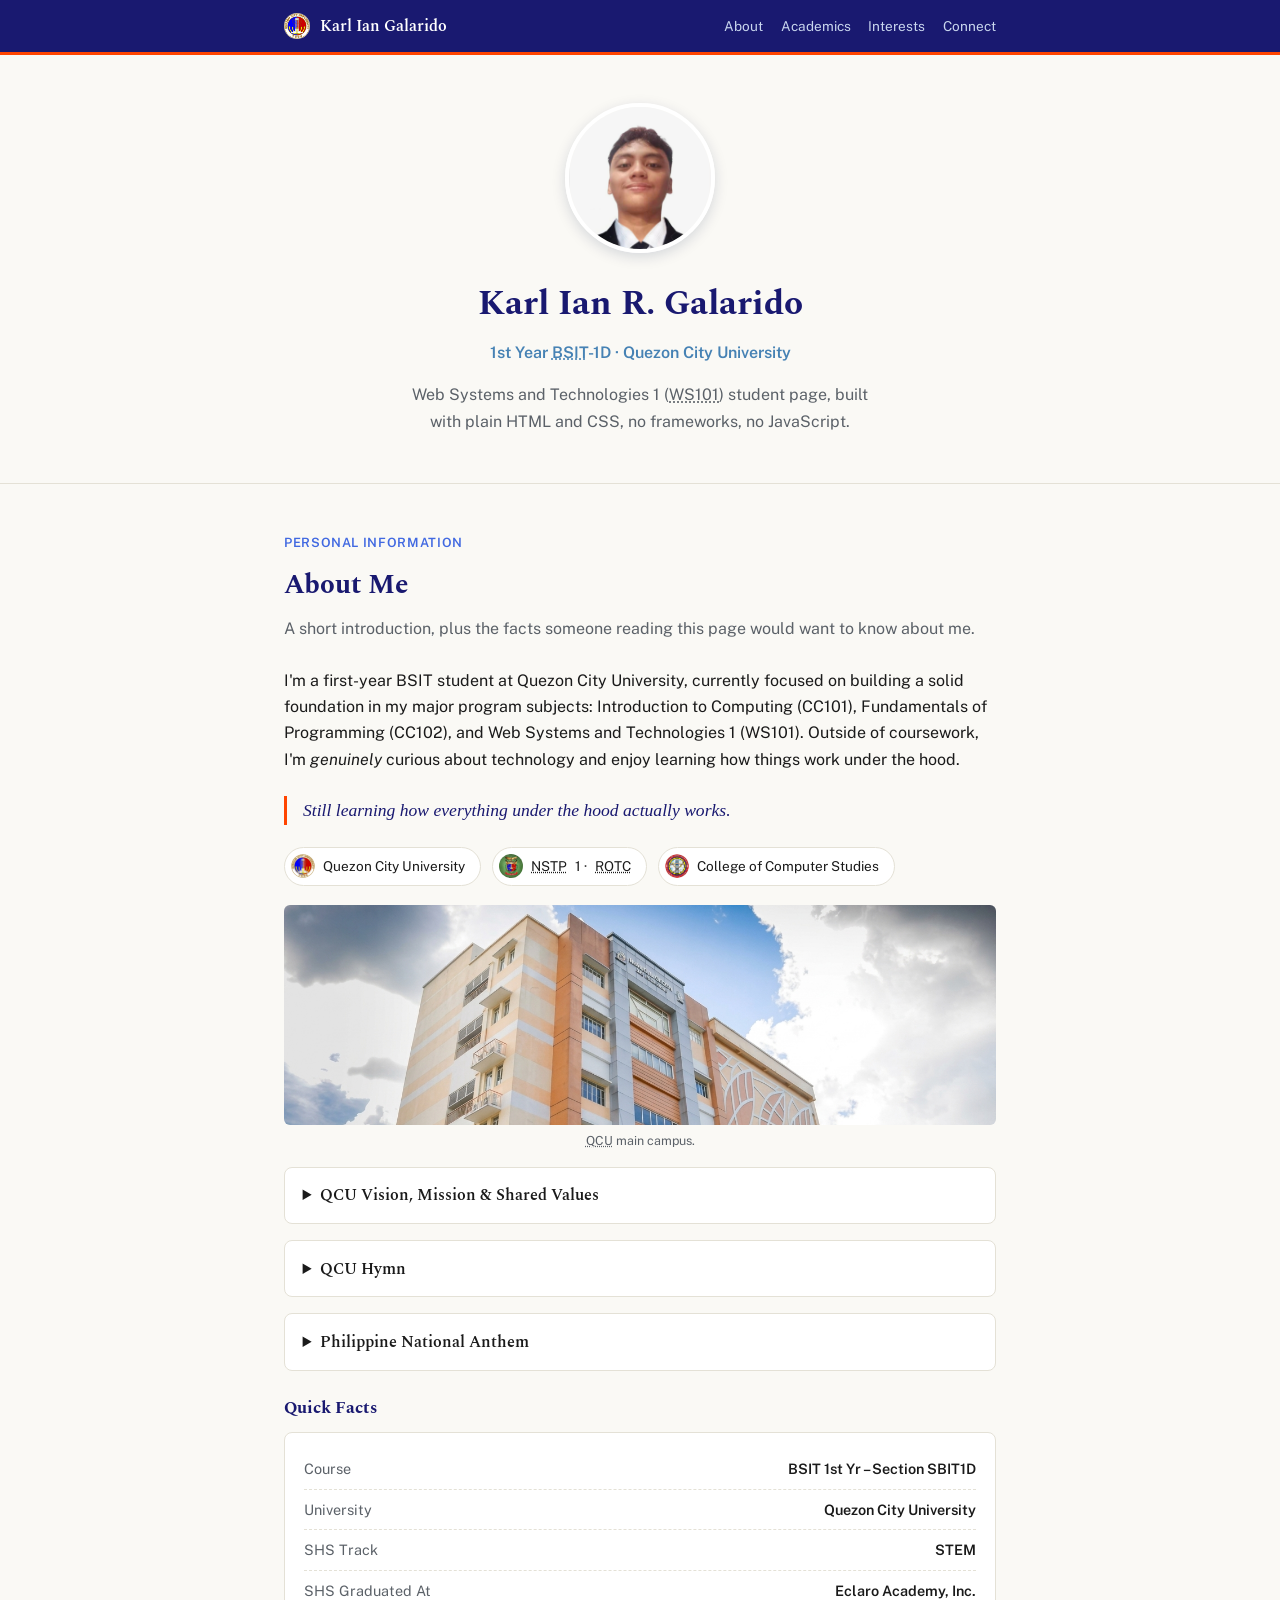
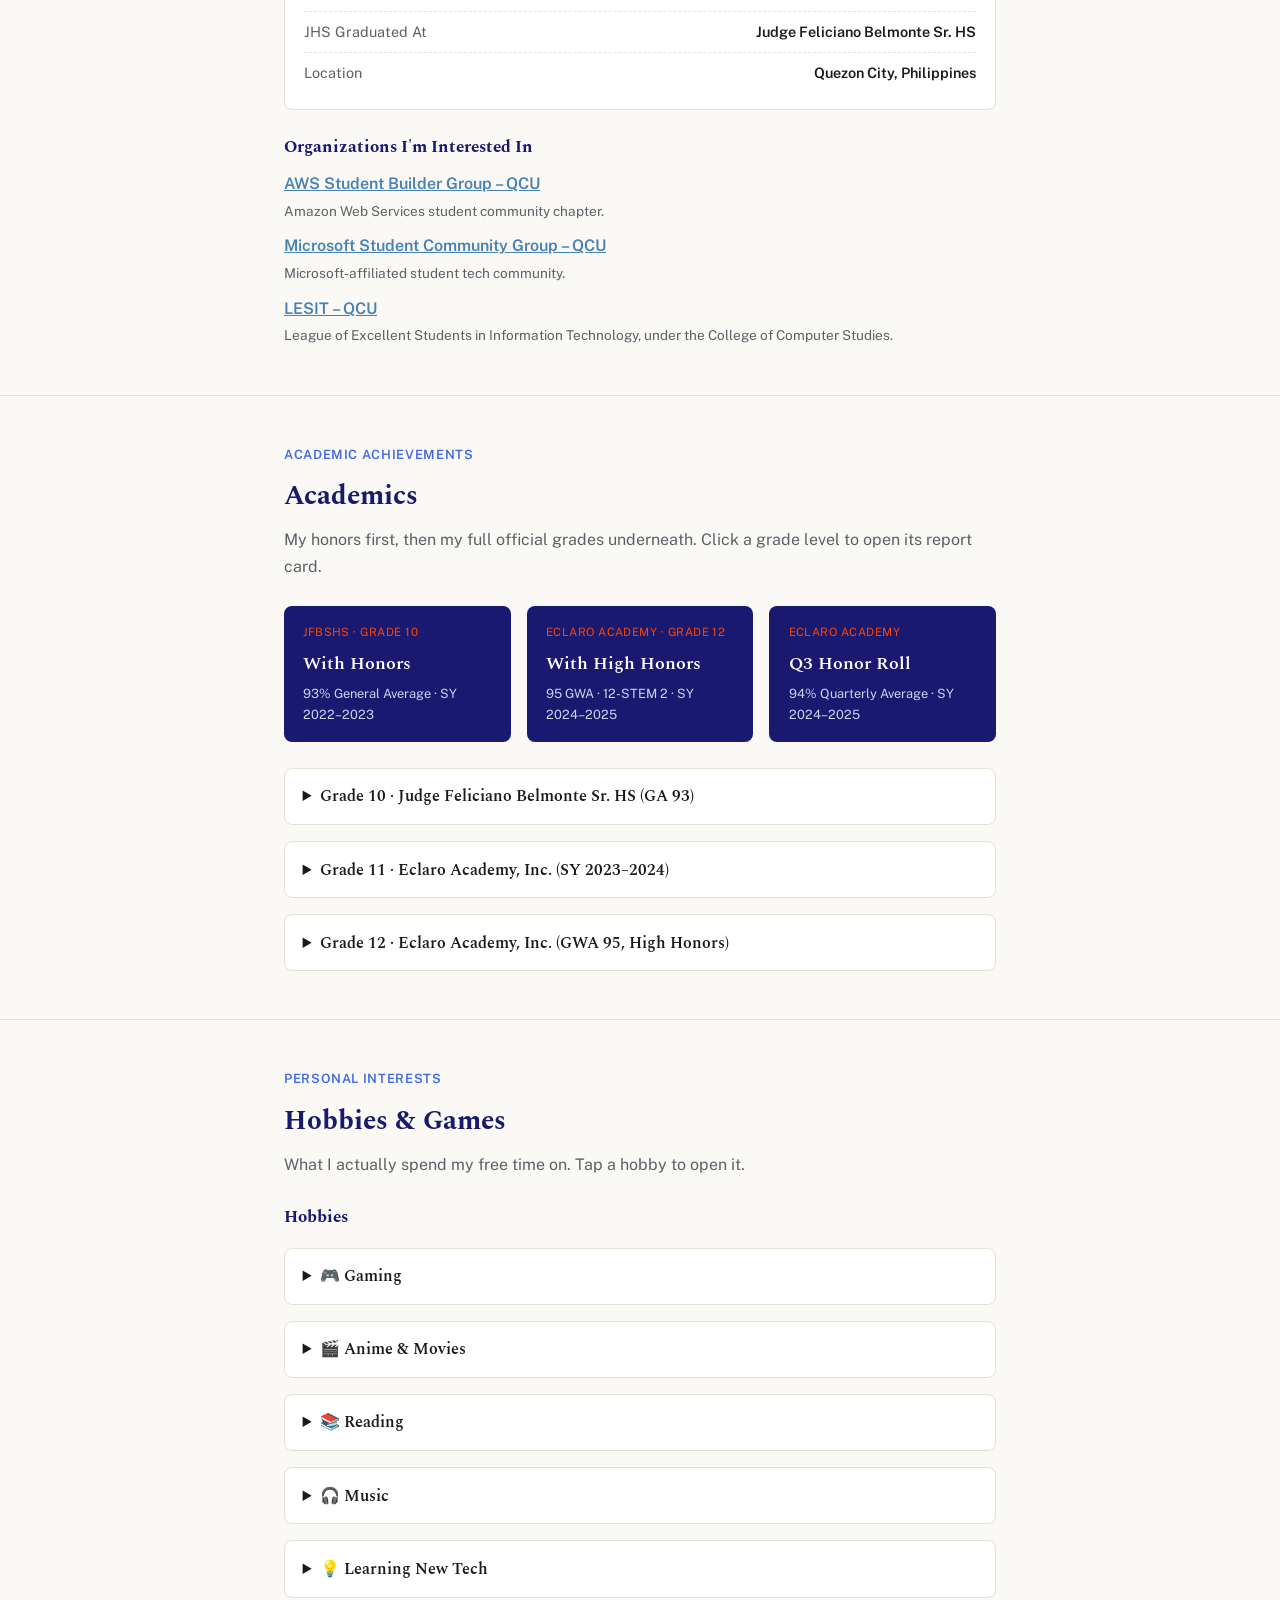
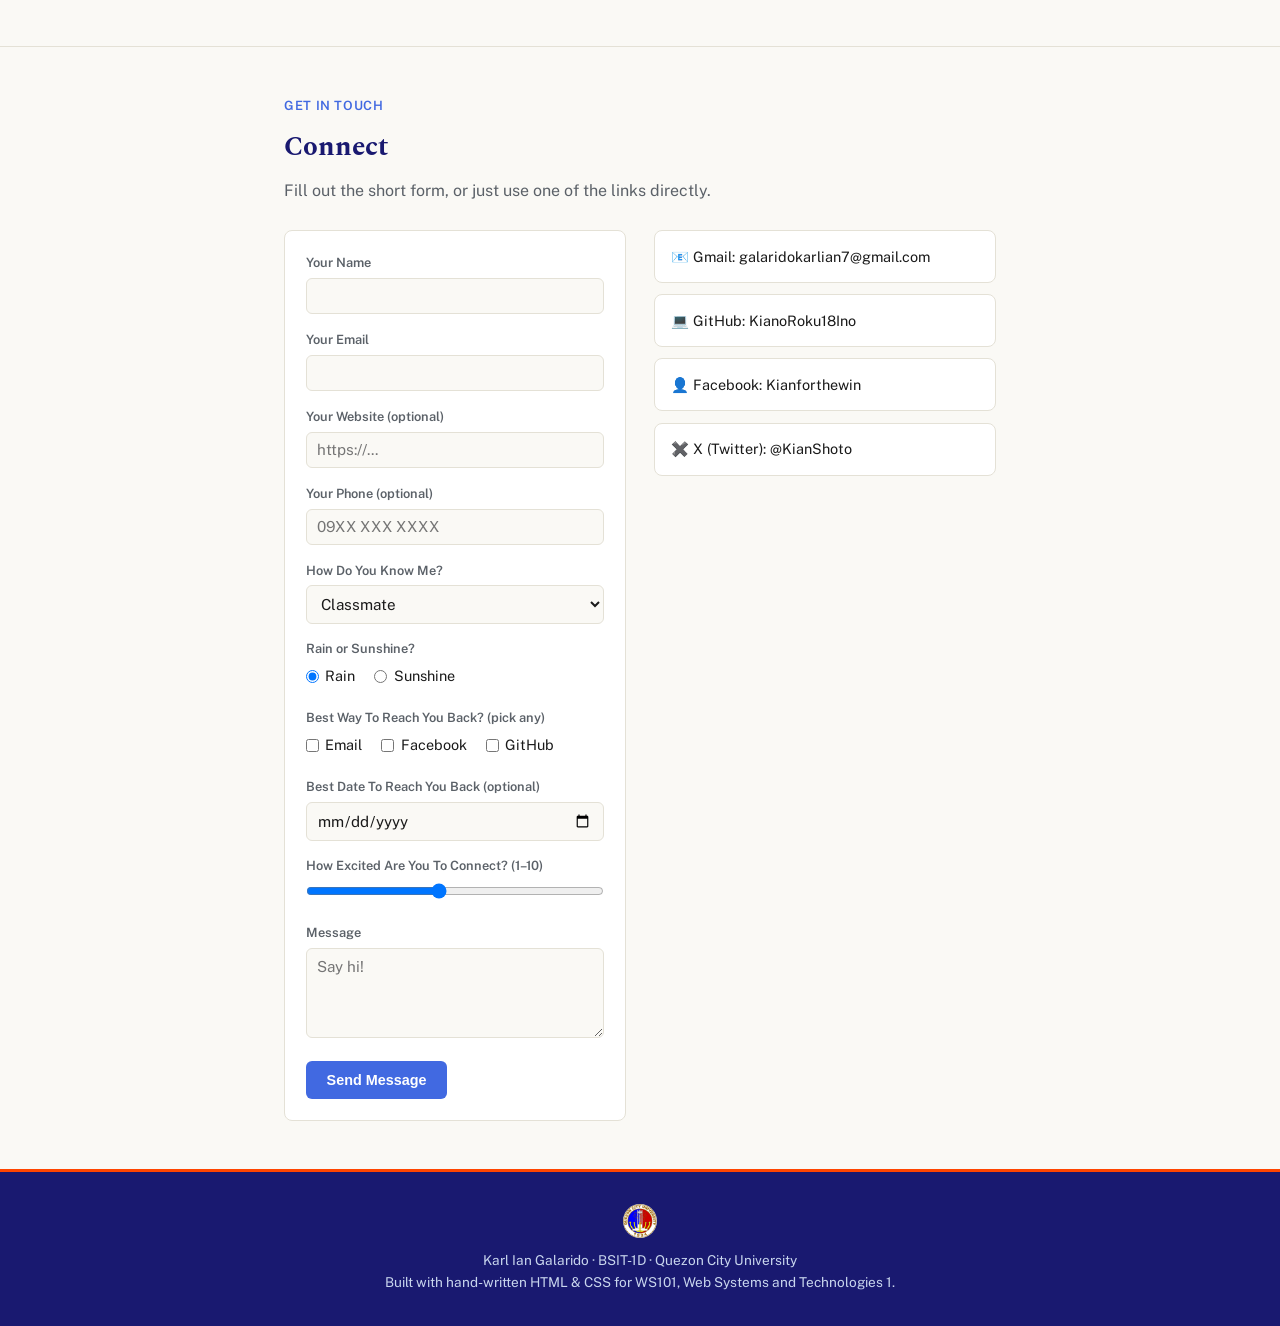
==== commit 47080512: "final commit" ====
--- a/index.html
+++ b/index.html
@@ -217,11 +217,11 @@
             </p>
           </details>
 
-          <!-- Prayer — audio not recorded/sourced yet, same pattern as
-             the placeholder notes under Interests further down: say
-             what's missing instead of leaving an empty section -->
+           <!-- Philippine National Anthem — uses a native audio player
+             with the local MP3 recording. The credit line identifies
+             Lupang Hinirang without reproducing its lyrics. -->
           <details class="info-box">
-            <summary>🇭 Philippine National Anthem</summary>
+            <summary>Philippine National Anthem</summary>
             <audio controls>
               <source
                 src="assets/audio/QCU_Philippine_Anthem.mp3"
